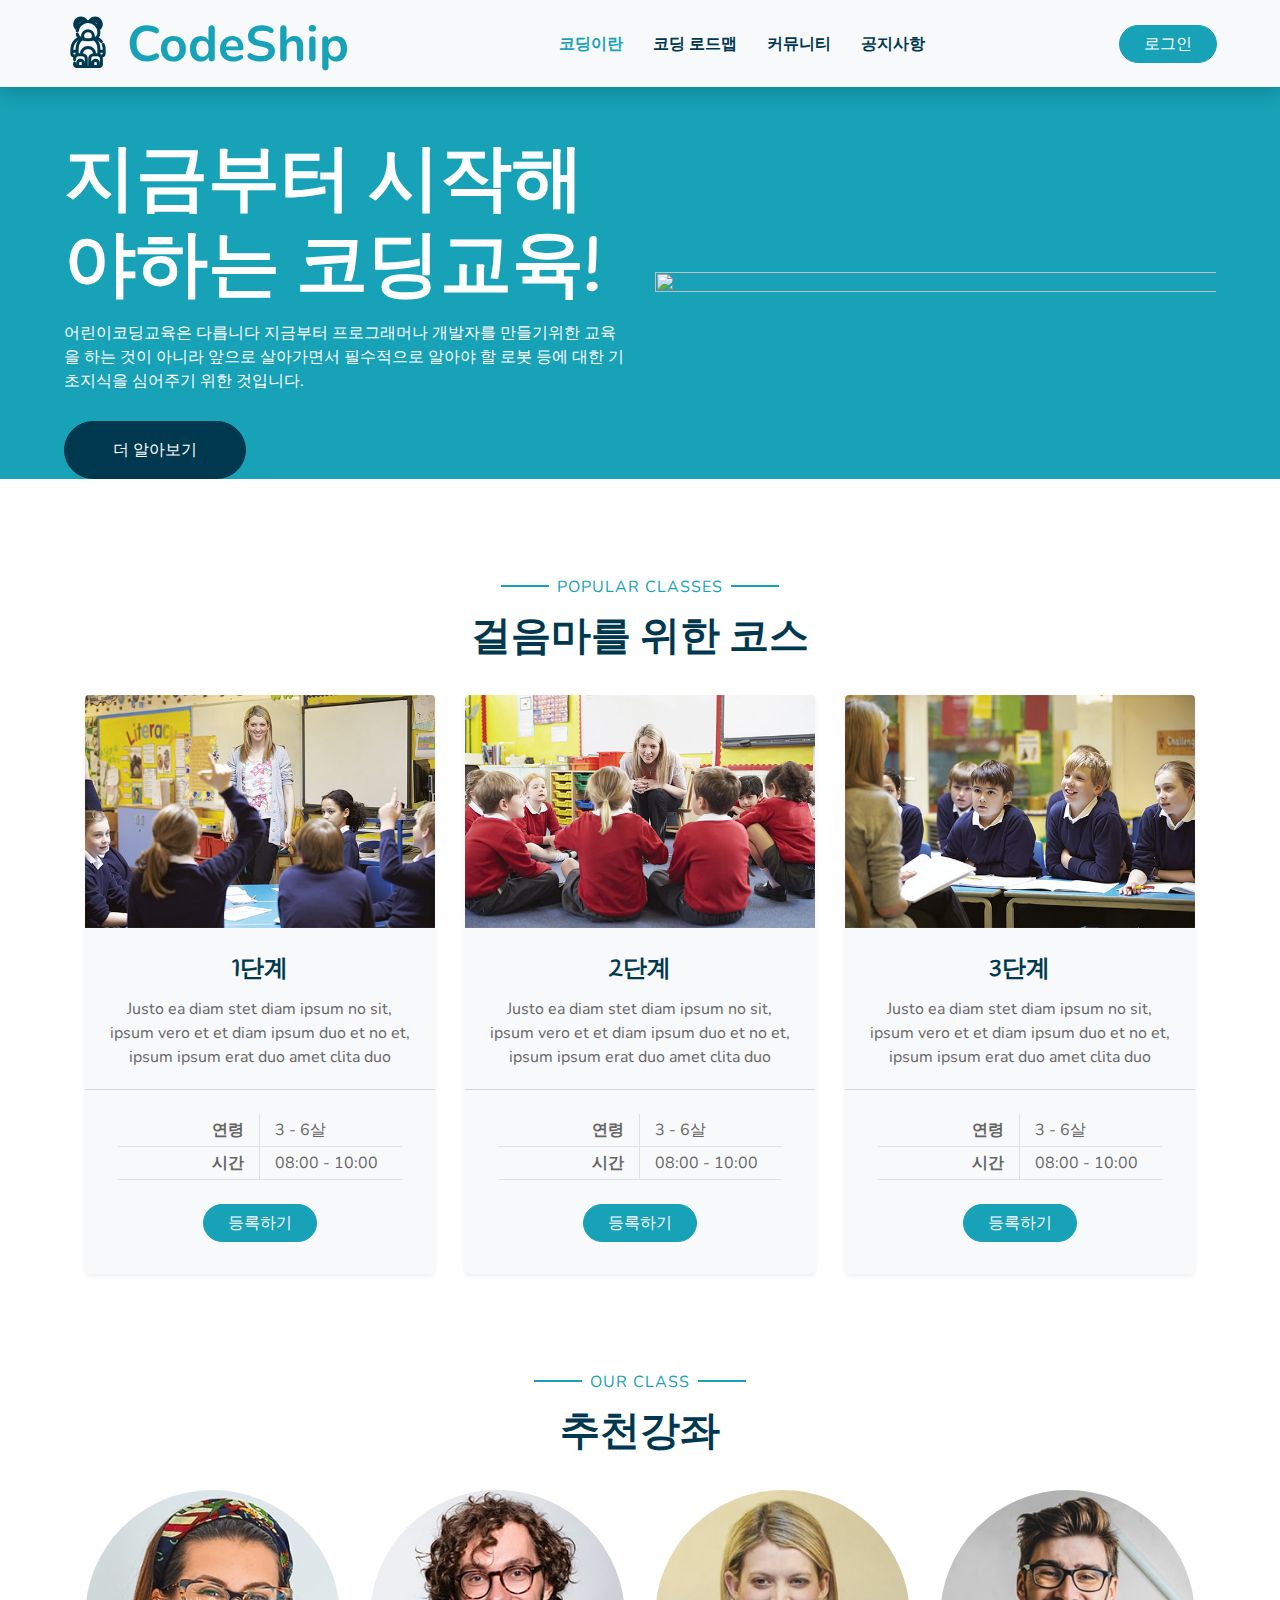
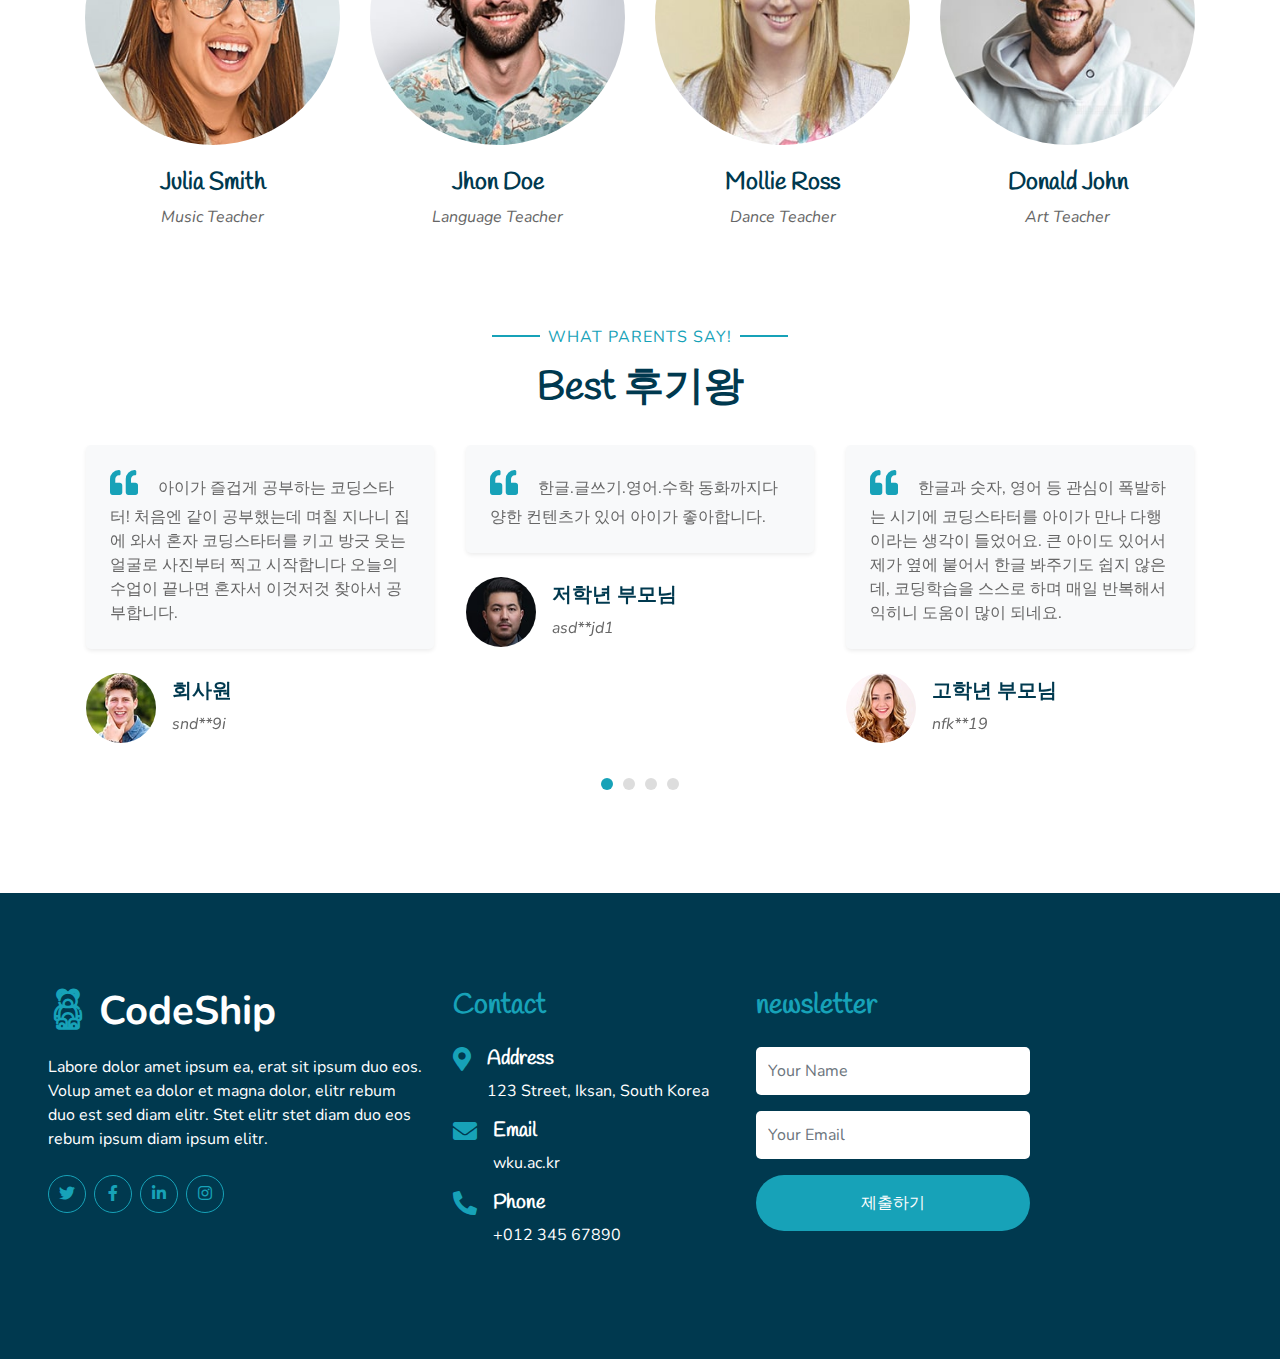
==== index.html @ affefaf7 "first commit" ====
<!DOCTYPE html>
<html lang="en">
  <head>
    <meta charset="utf-8" />
    <title>CodeShip</title>
    <meta content="width=device-width, initial-scale=1.0" name="viewport" />
    

    <!-- Favicon -->
    <link href="img/favicon.ico" rel="icon" />

    <!-- Google Web Fonts -->
    <link rel="preconnect" href="https://fonts.gstatic.com" />
    <link
      href="https://fonts.googleapis.com/css2?family=Handlee&family=Nunito&display=swap"
      rel="stylesheet"
    />

    <!-- Font Awesome -->
    <link
      href="https://cdnjs.cloudflare.com/ajax/libs/font-awesome/5.10.0/css/all.min.css"
      rel="stylesheet"
    />

    <!-- Flaticon Font -->
    <link href="lib/flaticon/font/flaticon.css" rel="stylesheet" />

    <!-- Libraries Stylesheet -->
    <link href="lib/owlcarousel/assets/owl.carousel.min.css" rel="stylesheet" />
    <link href="lib/lightbox/css/lightbox.min.css" rel="stylesheet" />

    <!-- Customized Bootstrap Stylesheet -->
    <link href="css/style.css" rel="stylesheet" />
  </head>

  <body>
    <!-- Navbar Start -->
    <div class="container-fluid bg-light position-relative shadow">
      <nav
        class="navbar navbar-expand-lg bg-light navbar-light py-3 py-lg-0 px-0 px-lg-5"
      >
        <a
          href=""
          class="navbar-brand font-weight-bold text-secondary"
          style="font-size: 50px"
        >
          <i class="flaticon-043-teddy-bear"></i>
          <span class="text-primary">CodeShip</span>
        </a>
        <button
          type="button"
          class="navbar-toggler"
          data-toggle="collapse"
          data-target="#navbarCollapse"
        >
          <span class="navbar-toggler-icon"></span>
        </button>
        <div
          class="collapse navbar-collapse justify-content-between"
          id="navbarCollapse"
        >
          <div class="navbar-nav font-weight-bold mx-auto py-0">
            <a href="about.html" class="nav-item nav-link active">코딩이란</a>
            <a href="roadmap.html" class="nav-item nav-link">코딩 로드맵</a>
            <a href="gallery.html" class="nav-item nav-link">커뮤니티</a>
            <a href="notice.html" class="nav-item nav-link">공지사항</a>
            <div class="nav-item dropdown">
            </div>
          </div>
      <a href="#" class="btn btn-primary px-4">로그인</a>
        </div>
      </nav>
    </div>
    <!-- Navbar End -->

    <!-- Header Start -->
    <div class="container-fluid bg-primary px-0 px-md-5 mb-5">
      <div class="row align-items-center px-3">
        <div class="col-lg-6 text-center text-lg-left">
          <h4 class="text-white mb-4 mt-5 mt-lg-0"><i class="fa-regular fa-bell"></i></i></h4>
          <h1 class="display-3 font-weight-bold text-white">
            지금부터 시작해야하는 코딩교육!
          </h1>
          <p class="text-white mb-4">
            어린이코딩교육은 다릅니다
            지금부터 프로그래머나 개발자를 만들기위한 교육을 하는 것이 아니라
            앞으로 살아가면서 필수적으로 알아야 할 로봇 등에 대한 기초지식을 심어주기 위한 것입니다.
          </p>
          <a href="" class="btn btn-secondary mt-1 py-3 px-5">더 알아보기</a>
        </div>
        <div class="col-lg-6 text-center text-lg-right">
          <img class="img-fluid mt-5" src="https://thumbs.dreamstime.com/z/child-playing-colorful-toy-blocks-kids-play-little-boy-building-tower-block-toys-sitting-dark-floor-sunny-white-138458076.jpg" width="800px" height="100px"/>
        </div>
        </div>
      </div>
    
    </div>
    <!-- Header End -->

    <!-- Facilities Start -->

    <!-- About Start -->
  
    <!-- About End -->

    <!-- Class Start -->
    <div class="container-fluid pt-5">
      <div class="container">
        <div class="text-center pb-2">
          <p class="section-title px-5">
            <span class="px-2">Popular Classes</span>
          </p>
          <h1 class="mb-4">걸음마를 위한 코스</h1>
        </div>
        <div class="row">
          <div class="col-lg-4 mb-5">
            
            <div class="card border-0 bg-light shadow-sm pb-2">
              <img class="card-img-top mb-2" src="img/class-1.jpg" alt="" />
              <div class="card-body text-center">
                <h4 class="card-title">1단계</h4>
                <p class="card-text">
                  Justo ea diam stet diam ipsum no sit, ipsum vero et et diam
                  ipsum duo et no et, ipsum ipsum erat duo amet clita duo
                </p>
              </div>
              <div class="card-footer bg-transparent py-4 px-5">
                <div class="row border-bottom">
                  <div class="col-6 py-1 text-right border-right">
                    <strong>연령</strong>
                  </div>
                  <div class="col-6 py-1">3 - 6살</div>
                </div>
                
                <div class="row border-bottom">
                  <div class="col-6 py-1 text-right border-right">
                    <strong>시간</strong>
                  </div>
                  <div class="col-6 py-1">08:00 - 10:00</div>
                </div>
              </div>
              <a href="" class="btn btn-primary px-4 mx-auto mb-4">등록하기</a>
            </div>
          </div>
          <div class="col-lg-4 mb-5">
            <div class="card border-0 bg-light shadow-sm pb-2">
              <img class="card-img-top mb-2" src="img/class-2.jpg" alt="" />
              <div class="card-body text-center">
                <h4 class="card-title">2단계</h4>
                <p class="card-text">
                  Justo ea diam stet diam ipsum no sit, ipsum vero et et diam
                  ipsum duo et no et, ipsum ipsum erat duo amet clita duo
                </p>
              </div>
              <div class="card-footer bg-transparent py-4 px-5">
                <div class="row border-bottom">
                  <div class="col-6 py-1 text-right border-right">
                    <strong>연령</strong>
                  </div>
                  <div class="col-6 py-1">3 - 6살</div>
                </div>
                <div class="row border-bottom">
                  <div class="col-6 py-1 text-right border-right">
                    <strong>시간</strong>
                  </div>
                  <div class="col-6 py-1">08:00 - 10:00</div>
                </div>
                
              </div>
              <a href="" class="btn btn-primary px-4 mx-auto mb-4">등록하기</a>
            </div>
          </div>
          <div class="col-lg-4 mb-5">
            <div class="card border-0 bg-light shadow-sm pb-2">
              <img class="card-img-top mb-2" src="img/class-3.jpg" alt="" />
              <div class="card-body text-center">
                <h4 class="card-title">3단계</h4>
                <p class="card-text">
                  Justo ea diam stet diam ipsum no sit, ipsum vero et et diam
                  ipsum duo et no et, ipsum ipsum erat duo amet clita duo
                </p>
              </div>
              <div class="card-footer bg-transparent py-4 px-5">
                <div class="row border-bottom">
                  <div class="col-6 py-1 text-right border-right">
                    <strong>연령</strong>
                  </div>
                  <div class="col-6 py-1">3 - 6살</div>
                </div>
                <div class="row border-bottom">
                  <div class="col-6 py-1 text-right border-right">
                    <strong>시간</strong>
                  </div>
                  <div class="col-6 py-1">08:00 - 10:00</div>
                </div>
              </div>
              <a href="" class="btn btn-primary px-4 mx-auto mb-4">등록하기</a>
            </div>
          </div>
        </div>
      </div>
    </div>
    <!-- Class End -->

    <!-- Registration Start -->
    
    <!-- Registration End -->

    <!-- Team Start -->
    <div class="container-fluid pt-5">
      <div class="container">
        <div class="text-center pb-2">
          <p class="section-title px-5">
            <span class="px-2">Our Class</span>
          </p>
          <h1 class="mb-4">추천강좌</h1>
        </div>
        <div class="row">
          <div class="col-md-6 col-lg-3 text-center team mb-5">
            <div
              class="position-relative overflow-hidden mb-4"
              style="border-radius: 100%"
            >
              <img class="img-fluid w-100" src="img/team-1.jpg" alt="" />
              <div
                class="team-social d-flex align-items-center justify-content-center w-100 h-100 position-absolute"
              >
                <a
                  class="btn btn-outline-light text-center mr-2 px-0"
                  style="width: 38px; height: 38px"
                  href="#"
                  ><i class="fab fa-twitter"></i
                ></a>
                <a
                  class="btn btn-outline-light text-center mr-2 px-0"
                  style="width: 38px; height: 38px"
                  href="#"
                  ><i class="fab fa-facebook-f"></i
                ></a>
                <a
                  class="btn btn-outline-light text-center px-0"
                  style="width: 38px; height: 38px"
                  href="#"
                  ><i class="fab fa-linkedin-in"></i
                ></a>
              </div>
            </div>
            <h4>Julia Smith</h4>
            <i>Music Teacher</i>
          </div>
          <div class="col-md-6 col-lg-3 text-center team mb-5">
            <div
              class="position-relative overflow-hidden mb-4"
              style="border-radius: 100%"
            >
              <img class="img-fluid w-100" src="img/team-2.jpg" alt="" />
              <div
                class="team-social d-flex align-items-center justify-content-center w-100 h-100 position-absolute"
              >
                <a
                  class="btn btn-outline-light text-center mr-2 px-0"
                  style="width: 38px; height: 38px"
                  href="#"
                  ><i class="fab fa-twitter"></i
                ></a>
                <a
                  class="btn btn-outline-light text-center mr-2 px-0"
                  style="width: 38px; height: 38px"
                  href="#"
                  ><i class="fab fa-facebook-f"></i
                ></a>
                <a
                  class="btn btn-outline-light text-center px-0"
                  style="width: 38px; height: 38px"
                  href="#"
                  ><i class="fab fa-linkedin-in"></i
                ></a>
              </div>
            </div>
            <h4>Jhon Doe</h4>
            <i>Language Teacher</i>
          </div>
          <div class="col-md-6 col-lg-3 text-center team mb-5">
            <div
              class="position-relative overflow-hidden mb-4"
              style="border-radius: 100%"
            >
              <img class="img-fluid w-100" src="img/team-3.jpg" alt="" />
              <div
                class="team-social d-flex align-items-center justify-content-center w-100 h-100 position-absolute"
              >
                <a
                  class="btn btn-outline-light text-center mr-2 px-0"
                  style="width: 38px; height: 38px"
                  href="#"
                  ><i class="fab fa-twitter"></i
                ></a>
                <a
                  class="btn btn-outline-light text-center mr-2 px-0"
                  style="width: 38px; height: 38px"
                  href="#"
                  ><i class="fab fa-facebook-f"></i
                ></a>
                <a
                  class="btn btn-outline-light text-center px-0"
                  style="width: 38px; height: 38px"
                  href="#"
                  ><i class="fab fa-linkedin-in"></i
                ></a>
              </div>
            </div>
            <h4>Mollie Ross</h4>
            <i>Dance Teacher</i>
          </div>
          <div class="col-md-6 col-lg-3 text-center team mb-5">
            <div
              class="position-relative overflow-hidden mb-4"
              style="border-radius: 100%"
            >
              <img class="img-fluid w-100" src="img/team-4.jpg" alt="" />
              <div
                class="team-social d-flex align-items-center justify-content-center w-100 h-100 position-absolute"
              >
                <a
                  class="btn btn-outline-light text-center mr-2 px-0"
                  style="width: 38px; height: 38px"
                  href="#"
                  ><i class="fab fa-twitter"></i
                ></a>
                <a
                  class="btn btn-outline-light text-center mr-2 px-0"
                  style="width: 38px; height: 38px"
                  href="#"
                  ><i class="fab fa-facebook-f"></i
                ></a>
                <a
                  class="btn btn-outline-light text-center px-0"
                  style="width: 38px; height: 38px"
                  href="#"
                  ><i class="fab fa-linkedin-in"></i
                ></a>
              </div>
            </div>
            <h4>Donald John</h4>
            <i>Art Teacher</i>
          </div>
        </div>
      </div>
    </div>
    <!-- Team End -->

    <!-- Testimonial Start -->
    <div class="container-fluid py-5">
      <div class="container p-0">
        <div class="text-center pb-2">
          <p class="section-title px-5">
            <span class="px-2">What Parents Say!</span>
          </p>
          <h1 class="mb-4">Best 후기왕</h1>
        </div>
        <div class="owl-carousel testimonial-carousel">
          <div class="testimonial-item px-3">
            <div class="bg-light shadow-sm rounded mb-4 p-4">
              <h3 class="fas fa-quote-left text-primary mr-3"></h3>
              한글.글쓰기.영어.수학 동화까지다양한 컨텐츠가 있어 아이가 좋아합니다.
            </div>
            <div class="d-flex align-items-center">
              <img
                class="rounded-circle"
                src="img/testimonial-1.jpg"
                style="width: 70px; height: 70px"
                alt="Image"
              />
              <div class="pl-3">
                <h5>저학년 부모님</h5>
                <i>asd**jd1</i>
              </div>
            </div>
          </div>
          <div class="testimonial-item px-3">
            <div class="bg-light shadow-sm rounded mb-4 p-4">
              <h3 class="fas fa-quote-left text-primary mr-3"></h3>
              한글과 숫자, 영어 등 관심이 폭발하는 시기에 코딩스타터를 아이가 만나 다행이라는 생각이 들었어요.
            큰 아이도 있어서 제가 옆에 붙어서 한글 봐주기도 쉽지 않은데,
            코딩학습을 스스로 하며 매일 반복해서 익히니 도움이 많이 되네요.

            </div>
            <div class="d-flex align-items-center">
              <img
                class="rounded-circle"
                src="img/testimonial-2.jpg"
                style="width: 70px; height: 70px"
                alt="Image"
              />
              <div class="pl-3">
                <h5>고학년 부모님</h5>
                <i>nfk**19</i>
              </div>
            </div>
          </div>
          <div class="testimonial-item px-3">
            <div class="bg-light shadow-sm rounded mb-4 p-4">
              <h3 class="fas fa-quote-left text-primary mr-3"></h3>
              매일 아침 눈뜨자마자 회사 가기전에 스스로 책상 앞에
              앉아서 그 날 학습 다 해놓고 갑니다.  
            </div>
            <div class="d-flex align-items-center">
              <img
                class="rounded-circle"
                src="img/testimonial-3.jpg"
                style="width: 70px; height: 70px"
                alt="Image"
              />
              <div class="pl-3">
                <h5>유아 부모님</h5>
                <i>qwe**11</i>
              </div>
            </div>
          </div>
          <div class="testimonial-item px-3">
            <div class="bg-light shadow-sm rounded mb-4 p-4">
              <h3 class="fas fa-quote-left text-primary mr-3"></h3>
              아이가 즐겁게 공부하는 코딩스타터! 처음엔 같이
            공부했는데 며칠 지나니 집에 와서 혼자 코딩스타터를
            키고 방긋 웃는 얼굴로 사진부터 찍고 시작합니다
            오늘의 수업이 끝나면 혼자서 이것저것 찾아서 공부합니다.

            </div>
            <div class="d-flex align-items-center">
              <img
                class="rounded-circle"
                src="img/testimonial-4.jpg"
                style="width: 70px; height: 70px"
                alt="Image"
              />
              <div class="pl-3">
                <h5>회사원</h5>
                <i>snd**9i</i>
              </div>
            </div>
          </div>
        </div>
      </div>
    </div>
    <!-- Testimonial End -->

    <!-- Blog Start -->
    
    <!-- Blog End -->

    <!-- Footer Start -->
    <div
      class="container-fluid bg-secondary text-white mt-5 py-5 px-sm-3 px-md-5"
    >
      <div class="row pt-5">
        <div class="col-lg-4 col-md-6 mb-5">
          <a
            href=""
            class="navbar-brand font-weight-bold text-primary m-0 mb-4 p-0"
            style="font-size: 40px; line-height: 40px"
          >
            <i class="flaticon-043-teddy-bear"></i>
            <span class="text-white">CodeShip</span>
          </a>
          <p>
            Labore dolor amet ipsum ea, erat sit ipsum duo eos. Volup amet ea
            dolor et magna dolor, elitr rebum duo est sed diam elitr. Stet elitr
            stet diam duo eos rebum ipsum diam ipsum elitr.
          </p>
          <div class="d-flex justify-content-start mt-4">
            <a
              class="btn btn-outline-primary rounded-circle text-center mr-2 px-0"
              style="width: 38px; height: 38px"
              href="#"
              ><i class="fab fa-twitter"></i
            ></a>
            <a
              class="btn btn-outline-primary rounded-circle text-center mr-2 px-0"
              style="width: 38px; height: 38px"
              href="#"
              ><i class="fab fa-facebook-f"></i
            ></a>
            <a
              class="btn btn-outline-primary rounded-circle text-center mr-2 px-0"
              style="width: 38px; height: 38px"
              href="#"
              ><i class="fab fa-linkedin-in"></i
            ></a>
            <a
              class="btn btn-outline-primary rounded-circle text-center mr-2 px-0"
              style="width: 38px; height: 38px"
              href="#"
              ><i class="fab fa-instagram"></i
            ></a>
          </div>
        </div>
        <div class="col-lg-3 col-md-6 mb-5">
          <h3 class="text-primary mb-4">Contact</h3>
          <div class="d-flex">
            <h4 class="fa fa-map-marker-alt text-primary"></h4>
            <div class="pl-3">
              <h5 class="text-white">Address</h5>
              <p>123 Street, Iksan, South Korea</p>
            </div>
          </div>
          <div class="d-flex">
            <h4 class="fa fa-envelope text-primary"></h4>
            <div class="pl-3">
              <h5 class="text-white">Email</h5>
              <p>wku.ac.kr</p>
            </div>
          </div>
          <div class="d-flex">
            <h4 class="fa fa-phone-alt text-primary"></h4>
            <div class="pl-3">
              <h5 class="text-white">Phone</h5>
              <p>+012 345 67890</p>
            </div>
          </div>
        </div>
        <div class="col-lg-3 col-md-6 mb-5">
          <h3 class="text-primary mb-4">newsletter</h3>
          <form action="">
            <div class="form-group">
              <input
                type="text"
                class="form-control border-0 py-4"
                placeholder="Your Name"
                required="required"
              />
            </div>
            <div class="form-group">
              <input
                type="email"
                class="form-control border-0 py-4"
                placeholder="Your Email"
                required="required"
              />
            </div>
            <div>
              <button
                class="btn btn-primary btn-block border-0 py-3"
                type="submit"
              >
                제출하기
              </button>
            </div>
          </form>
        </div>
      </div>
      
    </div>
    <!-- Footer End -->

    <!-- Back to Top -->
    <a href="#" class="btn btn-primary p-3 back-to-top"
      ><i class="fa fa-angle-double-up"></i
    ></a>

    <!-- JavaScript Libraries -->
    <script src="https://code.jquery.com/jquery-3.4.1.min.js"></script>
    <script src="https://stackpath.bootstrapcdn.com/bootstrap/4.4.1/js/bootstrap.bundle.min.js"></script>
    <script src="lib/easing/easing.min.js"></script>
    <script src="lib/owlcarousel/owl.carousel.min.js"></script>
    <script src="lib/isotope/isotope.pkgd.min.js"></script>
    <script src="lib/lightbox/js/lightbox.min.js"></script>

    <!-- Contact Javascript File -->
    <script src="mail/jqBootstrapValidation.min.js"></script>
    <script src="mail/contact.js"></script>

    <!-- Template Javascript -->
    <script src="https://kit.fontawesome.com/c33ab0571e.js" crossorigin="anonymous"></script>
    <script src="js/main.js"></script>
  </body>
</html>
---- lib/flaticon/font/flaticon.css ----
@font-face {
  font-family: "Flaticon";
  src: url("./Flaticon.eot");
  src: url("./Flaticon.eot?#iefix") format("embedded-opentype"),
       url("./Flaticon.woff2") format("woff2"),
       url("./Flaticon.woff") format("woff"),
       url("./Flaticon.ttf") format("truetype"),
       url("./Flaticon.svg#Flaticon") format("svg");
  font-weight: normal;
  font-style: normal;
}

@media screen and (-webkit-min-device-pixel-ratio:0) {
  @font-face {
    font-family: "Flaticon";
    src: url("./Flaticon.svg#Flaticon") format("svg");
  }
}

[class^="flaticon-"]:before, [class*=" flaticon-"]:before,
[class^="flaticon-"]:after, [class*=" flaticon-"]:after {   
  font-family: Flaticon;
        font-size: 20px;
font-style: normal;
margin-left: 20px;
}

.flaticon-001-swing:before { content: "\f100"; }
.flaticon-002-bricks:before { content: "\f101"; }
.flaticon-003-feeding-bottle:before { content: "\f102"; }
.flaticon-004-balloons:before { content: "\f103"; }
.flaticon-005-marker:before { content: "\f104"; }
.flaticon-006-spinning-top:before { content: "\f105"; }
.flaticon-007-sandbox:before { content: "\f106"; }
.flaticon-008-tambourine:before { content: "\f107"; }
.flaticon-009-bib:before { content: "\f108"; }
.flaticon-010-slide:before { content: "\f109"; }
.flaticon-011-mat:before { content: "\f10a"; }
.flaticon-012-kite:before { content: "\f10b"; }
.flaticon-013-brush:before { content: "\f10c"; }
.flaticon-014-blackboard:before { content: "\f10d"; }
.flaticon-015-potty:before { content: "\f10e"; }
.flaticon-016-apple:before { content: "\f10f"; }
.flaticon-017-toy-car:before { content: "\f110"; }
.flaticon-018-ball:before { content: "\f111"; }
.flaticon-019-pencil:before { content: "\f112"; }
.flaticon-020-rattle:before { content: "\f113"; }
.flaticon-021-juice-box:before { content: "\f114"; }
.flaticon-022-drum:before { content: "\f115"; }
.flaticon-023-girl:before { content: "\f116"; }
.flaticon-024-shape-toy:before { content: "\f117"; }
.flaticon-025-sandwich:before { content: "\f118"; }
.flaticon-026-paper-boat:before { content: "\f119"; }
.flaticon-027-xylophone:before { content: "\f11a"; }
.flaticon-028-kindergarten:before { content: "\f11b"; }
.flaticon-029-clock:before { content: "\f11c"; }
.flaticon-030-crayons:before { content: "\f11d"; }
.flaticon-031-bell:before { content: "\f11e"; }
.flaticon-032-book:before { content: "\f11f"; }
.flaticon-033-blocks:before { content: "\f120"; }
.flaticon-034-popsicle:before { content: "\f121"; }
.flaticon-035-table:before { content: "\f122"; }
.flaticon-036-boy:before { content: "\f123"; }
.flaticon-037-toys:before { content: "\f124"; }
.flaticon-038-locker:before { content: "\f125"; }
.flaticon-039-seesaw:before { content: "\f126"; }
.flaticon-040-puzzle:before { content: "\f127"; }
.flaticon-041-abacus:before { content: "\f128"; }
.flaticon-042-synthesizer:before { content: "\f129"; }
.flaticon-043-teddy-bear:before { content: "\f12a"; }
.flaticon-044-scissors:before { content: "\f12b"; }
.flaticon-045-cookies:before { content: "\f12c"; }
.flaticon-046-bucket:before { content: "\f12d"; }
.flaticon-047-backpack:before { content: "\f12e"; }
.flaticon-048-paper-plane:before { content: "\f12f"; }
.flaticon-049-cutlery:before { content: "\f130"; }
.flaticon-050-fence:before { content: "\f131"; }
---- css/style.css ----
/******* Bootstrap Theming ********/
/*!
 * Bootstrap v4.5.3 (https://getbootstrap.com/)
 * Copyright 2011-2020 The Bootstrap Authors
 * Copyright 2011-2020 Twitter, Inc.
 * Licensed under MIT (https://github.com/twbs/bootstrap/blob/main/LICENSE)
 */
:root {
  --blue: #007bff;
  --indigo: #6610f2;
  --purple: #6f42c1;
  --pink: #e83e8c;
  --red: #dc3545;
  --orange: #fd7e14;
  --yellow: #ffc107;
  --green: #28a745;
  --teal: #20c997;
  --cyan: #17a2b8;
  --white: #fff;
  --gray: #6c757d;
  --gray-dark: #343a40;
  --primary: #17a2b8;
  --secondary: #00394f;
  --success: #28a745;
  --info: #17a2b8;
  --warning: #ffc107;
  --danger: #dc3545;
  --light: #f8f9fa;
  --dark: #343a40;
  --breakpoint-xs: 0;
  --breakpoint-sm: 576px;
  --breakpoint-md: 768px;
  --breakpoint-lg: 992px;
  --breakpoint-xl: 1200px;
  --font-family-sans-serif: "Nunito", sans-serif;
  --font-family-monospace: SFMono-Regular, Menlo, Monaco, Consolas, "Liberation Mono", "Courier New", monospace;
}

*,
*::before,
*::after {
  box-sizing: border-box;
}

html {
  height: 100vh;
  font-family: sans-serif;
  -webkit-text-size-adjust: 100%;
  -webkit-tap-highlight-color: rgba(0, 0, 0, 0);
}

article, aside, figcaption, figure, footer, header, hgroup, main, nav, section {
  display: block;
}

body {
  margin: 0;
  font-family: "Nunito", sans-serif;
  font-size: 1rem;
  font-weight: 400;
  line-height: 1.5;
  color: #666666;
  text-align: left;
  background-color: #fff;
}

[tabindex="-1"]:focus:not(:focus-visible) {
  outline: 0 !important;
}

hr {
  box-sizing: content-box;
  height: 0;
  overflow: visible;
}

h1, h2, h3, h4, h5, h6 {
  margin-top: 0;
  margin-bottom: 0.5rem;
}

p {
  margin-top: 0;
  margin-bottom: 1rem;
}

abbr[title],
abbr[data-original-title] {
  text-decoration: underline;
  text-decoration: underline dotted;
  cursor: help;
  border-bottom: 0;
  text-decoration-skip-ink: none;
}

address {
  margin-bottom: 1rem;
  font-style: normal;
  line-height: inherit;
}

ol,
ul,
dl {
  margin-top: 0;
  margin-bottom: 1rem;
}

ol ol,
ul ul,
ol ul,
ul ol {
  margin-bottom: 0;
}

dt {
  font-weight: 700;
}

dd {
  margin-bottom: .5rem;
  margin-left: 0;
}

blockquote {
  margin: 0 0 1rem;
}

b,
strong {
  font-weight: bolder;
}

small {
  font-size: 80%;
}

sub,
sup {
  position: relative;
  font-size: 75%;
  line-height: 0;
  vertical-align: baseline;
}

sub {
  bottom: -.25em;
}

sup {
  top: -.5em;
}

a {
  color: #17a2b8;
  text-decoration: none;
  background-color: transparent;
}

a:hover {
  color: #0f6674;
  text-decoration: underline;
}

a:not([href]):not([class]) {
  color: inherit;
  text-decoration: none;
}

a:not([href]):not([class]):hover {
  color: inherit;
  text-decoration: none;
}

pre,
code,
kbd,
samp {
  font-family: SFMono-Regular, Menlo, Monaco, Consolas, "Liberation Mono", "Courier New", monospace;
  font-size: 1em;
}

pre {
  margin-top: 0;
  margin-bottom: 1rem;
  overflow: auto;
  -ms-overflow-style: scrollbar;
}

figure {
  margin: 0 0 1rem;
}

img {
  vertical-align: middle;
  border-style: none;
}

svg {
  overflow: hidden;
  vertical-align: middle;
}

table {
  border-collapse: collapse;
}

caption {
  padding-top: 0.75rem;
  padding-bottom: 0.75rem;
  color: #6c757d;
  text-align: left;
  caption-side: bottom;
}

th {
  text-align: inherit;
  text-align: -webkit-match-parent;
}

label {
  display: inline-block;
  margin-bottom: 0.5rem;
}

button {
  border-radius: 0;
}

button:focus {
  outline: 1px dotted;
  outline: 5px auto -webkit-focus-ring-color;
}

input,
button,
select,
optgroup,
textarea {
  margin: 0;
  font-family: inherit;
  font-size: inherit;
  line-height: inherit;
}

button,
input {
  overflow: visible;
}

button,
select {
  text-transform: none;
}

[role="button"] {
  cursor: pointer;
}

select {
  word-wrap: normal;
}

button,
[type="button"],
[type="reset"],
[type="submit"] {
  -webkit-appearance: button;
}

button:not(:disabled),
[type="button"]:not(:disabled),
[type="reset"]:not(:disabled),
[type="submit"]:not(:disabled) {
  cursor: pointer;
}

button::-moz-focus-inner,
[type="button"]::-moz-focus-inner,
[type="reset"]::-moz-focus-inner,
[type="submit"]::-moz-focus-inner {
  padding: 0;
  border-style: none;
}

input[type="radio"],
input[type="checkbox"] {
  box-sizing: border-box;
  padding: 0;
}

textarea {
  overflow: auto;
  resize: vertical;
}

fieldset {
  min-width: 0;
  padding: 0;
  margin: 0;
  border: 0;
}

legend {
  display: block;
  width: 100%;
  max-width: 100%;
  padding: 0;
  margin-bottom: .5rem;
  font-size: 1.5rem;
  line-height: inherit;
  color: inherit;
  white-space: normal;
}

@media (max-width: 1200px) {
  legend {
    font-size: calc(1.275rem + 0.3vw) ;
  }
}

progress {
  vertical-align: baseline;
}

[type="number"]::-webkit-inner-spin-button,
[type="number"]::-webkit-outer-spin-button {
  height: auto;
}

[type="search"] {
  outline-offset: -2px;
  -webkit-appearance: none;
}

[type="search"]::-webkit-search-decoration {
  -webkit-appearance: none;
}

::-webkit-file-upload-button {
  font: inherit;
  -webkit-appearance: button;
}

output {
  display: inline-block;
}

summary {
  display: list-item;
  cursor: pointer;
}

template {
  display: none;
}

[hidden] {
  display: none !important;
}

h1, h2, h3, h4, h5, h6,
.h1, .h2, .h3, .h4, .h5, .h6 {
  margin-bottom: 0.5rem;
  font-family: "Handlee", cursive;
  font-weight: bold;
  line-height: 1.2;
  color: #00394f;
}

h1, .h1 {
  font-size: 2.5rem;
}

@media (max-width: 1200px) {
  h1, .h1 {
    font-size: calc(1.375rem + 1.5vw) ;
  }
}

h2, .h2 {
  font-size: 2rem;
}

@media (max-width: 1200px) {
  h2, .h2 {
    font-size: calc(1.325rem + 0.9vw) ;
  }
}

h3, .h3 {
  font-size: 1.75rem;
}

@media (max-width: 1200px) {
  h3, .h3 {
    font-size: calc(1.3rem + 0.6vw) ;
  }
}

h4, .h4 {
  font-size: 1.5rem;
}

@media (max-width: 1200px) {
  h4, .h4 {
    font-size: calc(1.275rem + 0.3vw) ;
  }
}

h5, .h5 {
  font-size: 1.25rem;
}

h6, .h6 {
  font-size: 1rem;
}

.lead {
  font-size: 1.25rem;
  font-weight: 300;
}

.display-1 {
  font-size: 6rem;
  font-weight: 300;
  line-height: 1.2;
}

@media (max-width: 1200px) {
  .display-1 {
    font-size: calc(1.725rem + 5.7vw) ;
  }
}

.display-2 {
  font-size: 5.5rem;
  font-weight: 300;
  line-height: 1.2;
}

@media (max-width: 1200px) {
  .display-2 {
    font-size: calc(1.675rem + 5.1vw) ;
  }
}

.display-3 {
  font-size: 4.5rem;
  font-weight: 300;
  line-height: 1.2;
}

@media (max-width: 1200px) {
  .display-3 {
    font-size: calc(1.575rem + 3.9vw) ;
  }
}

.display-4 {
  font-size: 3.5rem;
  font-weight: 300;
  line-height: 1.2;
}

@media (max-width: 1200px) {
  .display-4 {
    font-size: calc(1.475rem + 2.7vw) ;
  }
}

hr {
  margin-top: 1rem;
  margin-bottom: 1rem;
  border: 0;
  border-top: 1px solid rgba(0, 0, 0, 0.1);
}

small,
.small {
  font-size: 80%;
  font-weight: 400;
}

mark,
.mark {
  padding: 0.2em;
  background-color: #fcf8e3;
}

.list-unstyled {
  padding-left: 0;
  list-style: none;
}

.list-inline {
  padding-left: 0;
  list-style: none;
}

.list-inline-item {
  display: inline-block;
}

.list-inline-item:not(:last-child) {
  margin-right: 0.5rem;
}

.initialism {
  font-size: 90%;
  text-transform: uppercase;
}

.blockquote {
  margin-bottom: 1rem;
  font-size: 1.25rem;
}

.blockquote-footer {
  display: block;
  font-size: 80%;
  color: #6c757d;
}

.blockquote-footer::before {
  content: "\2014\00A0";
}

.img-fluid {
  max-width: 100%;
  height: auto;
}

.img-thumbnail {
  padding: 0.25rem;
  background-color: #fff;
  border: 1px solid #dee2e6;
  border-radius: 5px;
  max-width: 100%;
  height: auto;
}

.figure {
  display: inline-block;
}

.figure-img {
  margin-bottom: 0.5rem;
  line-height: 1;
}

.figure-caption {
  font-size: 90%;
  color: #6c757d;
}

code {
  font-size: 87.5%;
  color: #e83e8c;
  word-wrap: break-word;
}

a > code {
  color: inherit;
}

kbd {
  padding: 0.2rem 0.4rem;
  font-size: 87.5%;
  color: #fff;
  background-color: #212529;
  border-radius: 0.2rem;
}

kbd kbd {
  padding: 0;
  font-size: 100%;
  font-weight: 700;
}

pre {
  display: block;
  font-size: 87.5%;
  color: #212529;
}

pre code {
  font-size: inherit;
  color: inherit;
  word-break: normal;
}

.pre-scrollable {
  max-height: 340px;
  overflow-y: scroll;
}

.container,
.container-fluid,
.container-sm,
.container-md,
.container-lg,
.container-xl {
  width: 100%;
  padding-right: 15px;
  padding-left: 15px;
  margin-right: auto;
  margin-left: auto;
}

@media (min-width: 576px) {
  .container, .container-sm {
    max-width: 540px;
  }
}

@media (min-width: 768px) {
  .container, .container-sm, .container-md {
    max-width: 720px;
  }
}

@media (min-width: 992px) {
  .container, .container-sm, .container-md, .container-lg {
    max-width: 960px;
  }
}

@media (min-width: 1200px) {
  .container, .container-sm, .container-md, .container-lg, .container-xl {
    max-width: 1140px;
  }
}

.row {
  display: flex;
  flex-wrap: wrap;
  margin-right: -15px;
  margin-left: -15px;
}

.no-gutters {
  margin-right: 0;
  margin-left: 0;
}

.no-gutters > .col,
.no-gutters > [class*="col-"] {
  padding-right: 0;
  padding-left: 0;
}

.col-1, .col-2, .col-3, .col-4, .col-5, .col-6, .col-7, .col-8, .col-9, .col-10, .col-11, .col-12, .col,
.col-auto, .col-sm-1, .col-sm-2, .col-sm-3, .col-sm-4, .col-sm-5, .col-sm-6, .col-sm-7, .col-sm-8, .col-sm-9, .col-sm-10, .col-sm-11, .col-sm-12, .col-sm,
.col-sm-auto, .col-md-1, .col-md-2, .col-md-3, .col-md-4, .col-md-5, .col-md-6, .col-md-7, .col-md-8, .col-md-9, .col-md-10, .col-md-11, .col-md-12, .col-md,
.col-md-auto, .col-lg-1, .col-lg-2, .col-lg-3, .col-lg-4, .col-lg-5, .col-lg-6, .col-lg-7, .col-lg-8, .col-lg-9, .col-lg-10, .col-lg-11, .col-lg-12, .col-lg,
.col-lg-auto, .col-xl-1, .col-xl-2, .col-xl-3, .col-xl-4, .col-xl-5, .col-xl-6, .col-xl-7, .col-xl-8, .col-xl-9, .col-xl-10, .col-xl-11, .col-xl-12, .col-xl,
.col-xl-auto {
  position: relative;
  width: 100%;
  padding-right: 15px;
  padding-left: 15px;
}

.col {
  flex-basis: 0;
  flex-grow: 1;
  max-width: 100%;
}

.row-cols-1 > * {
  flex: 0 0 100%;
  max-width: 100%;
}

.row-cols-2 > * {
  flex: 0 0 50%;
  max-width: 50%;
}

.row-cols-3 > * {
  flex: 0 0 33.33333%;
  max-width: 33.33333%;
}

.row-cols-4 > * {
  flex: 0 0 25%;
  max-width: 25%;
}

.row-cols-5 > * {
  flex: 0 0 20%;
  max-width: 20%;
}

.row-cols-6 > * {
  flex: 0 0 16.66667%;
  max-width: 16.66667%;
}

.col-auto {
  flex: 0 0 auto;
  width: auto;
  max-width: 100%;
}

.col-1 {
  flex: 0 0 8.33333%;
  max-width: 8.33333%;
}

.col-2 {
  flex: 0 0 16.66667%;
  max-width: 16.66667%;
}

.col-3 {
  flex: 0 0 25%;
  max-width: 25%;
}

.col-4 {
  flex: 0 0 33.33333%;
  max-width: 33.33333%;
}

.col-5 {
  flex: 0 0 41.66667%;
  max-width: 41.66667%;
}

.col-6 {
  flex: 0 0 50%;
  max-width: 50%;
}

.col-7 {
  flex: 0 0 58.33333%;
  max-width: 58.33333%;
}

.col-8 {
  flex: 0 0 66.66667%;
  max-width: 66.66667%;
}

.col-9 {
  flex: 0 0 75%;
  max-width: 75%;
}

.col-10 {
  flex: 0 0 83.33333%;
  max-width: 83.33333%;
}

.col-11 {
  flex: 0 0 91.66667%;
  max-width: 91.66667%;
}

.col-12 {
  flex: 0 0 100%;
  max-width: 100%;
}

.order-first {
  order: -1;
}

.order-last {
  order: 13;
}

.order-0 {
  order: 0;
}

.order-1 {
  order: 1;
}

.order-2 {
  order: 2;
}

.order-3 {
  order: 3;
}

.order-4 {
  order: 4;
}

.order-5 {
  order: 5;
}

.order-6 {
  order: 6;
}

.order-7 {
  order: 7;
}

.order-8 {
  order: 8;
}

.order-9 {
  order: 9;
}

.order-10 {
  order: 10;
}

.order-11 {
  order: 11;
}

.order-12 {
  order: 12;
}

.offset-1 {
  margin-left: 8.33333%;
}

.offset-2 {
  margin-left: 16.66667%;
}

.offset-3 {
  margin-left: 25%;
}

.offset-4 {
  margin-left: 33.33333%;
}

.offset-5 {
  margin-left: 41.66667%;
}

.offset-6 {
  margin-left: 50%;
}

.offset-7 {
  margin-left: 58.33333%;
}

.offset-8 {
  margin-left: 66.66667%;
}

.offset-9 {
  margin-left: 75%;
}

.offset-10 {
  margin-left: 83.33333%;
}

.offset-11 {
  margin-left: 91.66667%;
}

@media (min-width: 576px) {
  .col-sm {
    flex-basis: 0;
    flex-grow: 1;
    max-width: 100%;
  }
  .row-cols-sm-1 > * {
    flex: 0 0 100%;
    max-width: 100%;
  }
  .row-cols-sm-2 > * {
    flex: 0 0 50%;
    max-width: 50%;
  }
  .row-cols-sm-3 > * {
    flex: 0 0 33.33333%;
    max-width: 33.33333%;
  }
  .row-cols-sm-4 > * {
    flex: 0 0 25%;
    max-width: 25%;
  }
  .row-cols-sm-5 > * {
    flex: 0 0 20%;
    max-width: 20%;
  }
  .row-cols-sm-6 > * {
    flex: 0 0 16.66667%;
    max-width: 16.66667%;
  }
  .col-sm-auto {
    flex: 0 0 auto;
    width: auto;
    max-width: 100%;
  }
  .col-sm-1 {
    flex: 0 0 8.33333%;
    max-width: 8.33333%;
  }
  .col-sm-2 {
    flex: 0 0 16.66667%;
    max-width: 16.66667%;
  }
  .col-sm-3 {
    flex: 0 0 25%;
    max-width: 25%;
  }
  .col-sm-4 {
    flex: 0 0 33.33333%;
    max-width: 33.33333%;
  }
  .col-sm-5 {
    flex: 0 0 41.66667%;
    max-width: 41.66667%;
  }
  .col-sm-6 {
    flex: 0 0 50%;
    max-width: 50%;
  }
  .col-sm-7 {
    flex: 0 0 58.33333%;
    max-width: 58.33333%;
  }
  .col-sm-8 {
    flex: 0 0 66.66667%;
    max-width: 66.66667%;
  }
  .col-sm-9 {
    flex: 0 0 75%;
    max-width: 75%;
  }
  .col-sm-10 {
    flex: 0 0 83.33333%;
    max-width: 83.33333%;
  }
  .col-sm-11 {
    flex: 0 0 91.66667%;
    max-width: 91.66667%;
  }
  .col-sm-12 {
    flex: 0 0 100%;
    max-width: 100%;
  }
  .order-sm-first {
    order: -1;
  }
  .order-sm-last {
    order: 13;
  }
  .order-sm-0 {
    order: 0;
  }
  .order-sm-1 {
    order: 1;
  }
  .order-sm-2 {
    order: 2;
  }
  .order-sm-3 {
    order: 3;
  }
  .order-sm-4 {
    order: 4;
  }
  .order-sm-5 {
    order: 5;
  }
  .order-sm-6 {
    order: 6;
  }
  .order-sm-7 {
    order: 7;
  }
  .order-sm-8 {
    order: 8;
  }
  .order-sm-9 {
    order: 9;
  }
  .order-sm-10 {
    order: 10;
  }
  .order-sm-11 {
    order: 11;
  }
  .order-sm-12 {
    order: 12;
  }
  .offset-sm-0 {
    margin-left: 0;
  }
  .offset-sm-1 {
    margin-left: 8.33333%;
  }
  .offset-sm-2 {
    margin-left: 16.66667%;
  }
  .offset-sm-3 {
    margin-left: 25%;
  }
  .offset-sm-4 {
    margin-left: 33.33333%;
  }
  .offset-sm-5 {
    margin-left: 41.66667%;
  }
  .offset-sm-6 {
    margin-left: 50%;
  }
  .offset-sm-7 {
    margin-left: 58.33333%;
  }
  .offset-sm-8 {
    margin-left: 66.66667%;
  }
  .offset-sm-9 {
    margin-left: 75%;
  }
  .offset-sm-10 {
    margin-left: 83.33333%;
  }
  .offset-sm-11 {
    margin-left: 91.66667%;
  }
}

@media (min-width: 768px) {
  .col-md {
    flex-basis: 0;
    flex-grow: 1;
    max-width: 100%;
  }
  .row-cols-md-1 > * {
    flex: 0 0 100%;
    max-width: 100%;
  }
  .row-cols-md-2 > * {
    flex: 0 0 50%;
    max-width: 50%;
  }
  .row-cols-md-3 > * {
    flex: 0 0 33.33333%;
    max-width: 33.33333%;
  }
  .row-cols-md-4 > * {
    flex: 0 0 25%;
    max-width: 25%;
  }
  .row-cols-md-5 > * {
    flex: 0 0 20%;
    max-width: 20%;
  }
  .row-cols-md-6 > * {
    flex: 0 0 16.66667%;
    max-width: 16.66667%;
  }
  .col-md-auto {
    flex: 0 0 auto;
    width: auto;
    max-width: 100%;
  }
  .col-md-1 {
    flex: 0 0 8.33333%;
    max-width: 8.33333%;
  }
  .col-md-2 {
    flex: 0 0 16.66667%;
    max-width: 16.66667%;
  }
  .col-md-3 {
    flex: 0 0 25%;
    max-width: 25%;
  }
  .col-md-4 {
    flex: 0 0 33.33333%;
    max-width: 33.33333%;
  }
  .col-md-5 {
    flex: 0 0 41.66667%;
    max-width: 41.66667%;
  }
  .col-md-6 {
    flex: 0 0 50%;
    max-width: 50%;
  }
  .col-md-7 {
    flex: 0 0 58.33333%;
    max-width: 58.33333%;
  }
  .col-md-8 {
    flex: 0 0 66.66667%;
    max-width: 66.66667%;
  }
  .col-md-9 {
    flex: 0 0 75%;
    max-width: 75%;
  }
  .col-md-10 {
    flex: 0 0 83.33333%;
    max-width: 83.33333%;
  }
  .col-md-11 {
    flex: 0 0 91.66667%;
    max-width: 91.66667%;
  }
  .col-md-12 {
    flex: 0 0 100%;
    max-width: 100%;
  }
  .order-md-first {
    order: -1;
  }
  .order-md-last {
    order: 13;
  }
  .order-md-0 {
    order: 0;
  }
  .order-md-1 {
    order: 1;
  }
  .order-md-2 {
    order: 2;
  }
  .order-md-3 {
    order: 3;
  }
  .order-md-4 {
    order: 4;
  }
  .order-md-5 {
    order: 5;
  }
  .order-md-6 {
    order: 6;
  }
  .order-md-7 {
    order: 7;
  }
  .order-md-8 {
    order: 8;
  }
  .order-md-9 {
    order: 9;
  }
  .order-md-10 {
    order: 10;
  }
  .order-md-11 {
    order: 11;
  }
  .order-md-12 {
    order: 12;
  }
  .offset-md-0 {
    margin-left: 0;
  }
  .offset-md-1 {
    margin-left: 8.33333%;
  }
  .offset-md-2 {
    margin-left: 16.66667%;
  }
  .offset-md-3 {
    margin-left: 25%;
  }
  .offset-md-4 {
    margin-left: 33.33333%;
  }
  .offset-md-5 {
    margin-left: 41.66667%;
  }
  .offset-md-6 {
    margin-left: 50%;
  }
  .offset-md-7 {
    margin-left: 58.33333%;
  }
  .offset-md-8 {
    margin-left: 66.66667%;
  }
  .offset-md-9 {
    margin-left: 75%;
  }
  .offset-md-10 {
    margin-left: 83.33333%;
  }
  .offset-md-11 {
    margin-left: 91.66667%;
  }
}

@media (min-width: 992px) {
  .col-lg {
    flex-basis: 0;
    flex-grow: 1;
    max-width: 100%;
  }
  .row-cols-lg-1 > * {
    flex: 0 0 100%;
    max-width: 100%;
  }
  .row-cols-lg-2 > * {
    flex: 0 0 50%;
    max-width: 50%;
  }
  .row-cols-lg-3 > * {
    flex: 0 0 33.33333%;
    max-width: 33.33333%;
  }
  .row-cols-lg-4 > * {
    flex: 0 0 25%;
    max-width: 25%;
  }
  .row-cols-lg-5 > * {
    flex: 0 0 20%;
    max-width: 20%;
  }
  .row-cols-lg-6 > * {
    flex: 0 0 16.66667%;
    max-width: 16.66667%;
  }
  .col-lg-auto {
    flex: 0 0 auto;
    width: auto;
    max-width: 100%;
  }
  .col-lg-1 {
    flex: 0 0 8.33333%;
    max-width: 8.33333%;
  }
  .col-lg-2 {
    flex: 0 0 16.66667%;
    max-width: 16.66667%;
  }
  .col-lg-3 {
    flex: 0 0 25%;
    max-width: 25%;
  }
  .col-lg-4 {
    flex: 0 0 33.33333%;
    max-width: 33.33333%;
  }
  .col-lg-5 {
    flex: 0 0 41.66667%;
    max-width: 41.66667%;
  }
  .col-lg-6 {
    flex: 0 0 50%;
    max-width: 50%;
  }
  .col-lg-7 {
    flex: 0 0 58.33333%;
    max-width: 58.33333%;
  }
  .col-lg-8 {
    flex: 0 0 66.66667%;
    max-width: 66.66667%;
  }
  .col-lg-9 {
    flex: 0 0 75%;
    max-width: 75%;
  }
  .col-lg-10 {
    flex: 0 0 83.33333%;
    max-width: 83.33333%;
  }
  .col-lg-11 {
    flex: 0 0 91.66667%;
    max-width: 91.66667%;
  }
  .col-lg-12 {
    flex: 0 0 100%;
    max-width: 100%;
  }
  .order-lg-first {
    order: -1;
  }
  .order-lg-last {
    order: 13;
  }
  .order-lg-0 {
    order: 0;
  }
  .order-lg-1 {
    order: 1;
  }
  .order-lg-2 {
    order: 2;
  }
  .order-lg-3 {
    order: 3;
  }
  .order-lg-4 {
    order: 4;
  }
  .order-lg-5 {
    order: 5;
  }
  .order-lg-6 {
    order: 6;
  }
  .order-lg-7 {
    order: 7;
  }
  .order-lg-8 {
    order: 8;
  }
  .order-lg-9 {
    order: 9;
  }
  .order-lg-10 {
    order: 10;
  }
  .order-lg-11 {
    order: 11;
  }
  .order-lg-12 {
    order: 12;
  }
  .offset-lg-0 {
    margin-left: 0;
  }
  .offset-lg-1 {
    margin-left: 8.33333%;
  }
  .offset-lg-2 {
    margin-left: 16.66667%;
  }
  .offset-lg-3 {
    margin-left: 25%;
  }
  .offset-lg-4 {
    margin-left: 33.33333%;
  }
  .offset-lg-5 {
    margin-left: 41.66667%;
  }
  .offset-lg-6 {
    margin-left: 50%;
  }
  .offset-lg-7 {
    margin-left: 58.33333%;
  }
  .offset-lg-8 {
    margin-left: 66.66667%;
  }
  .offset-lg-9 {
    margin-left: 75%;
  }
  .offset-lg-10 {
    margin-left: 83.33333%;
  }
  .offset-lg-11 {
    margin-left: 91.66667%;
  }
}

@media (min-width: 1200px) {
  .col-xl {
    flex-basis: 0;
    flex-grow: 1;
    max-width: 100%;
  }
  .row-cols-xl-1 > * {
    flex: 0 0 100%;
    max-width: 100%;
  }
  .row-cols-xl-2 > * {
    flex: 0 0 50%;
    max-width: 50%;
  }
  .row-cols-xl-3 > * {
    flex: 0 0 33.33333%;
    max-width: 33.33333%;
  }
  .row-cols-xl-4 > * {
    flex: 0 0 25%;
    max-width: 25%;
  }
  .row-cols-xl-5 > * {
    flex: 0 0 20%;
    max-width: 20%;
  }
  .row-cols-xl-6 > * {
    flex: 0 0 16.66667%;
    max-width: 16.66667%;
  }
  .col-xl-auto {
    flex: 0 0 auto;
    width: auto;
    max-width: 100%;
  }
  .col-xl-1 {
    flex: 0 0 8.33333%;
    max-width: 8.33333%;
  }
  .col-xl-2 {
    flex: 0 0 16.66667%;
    max-width: 16.66667%;
  }
  .col-xl-3 {
    flex: 0 0 25%;
    max-width: 25%;
  }
  .col-xl-4 {
    flex: 0 0 33.33333%;
    max-width: 33.33333%;
  }
  .col-xl-5 {
    flex: 0 0 41.66667%;
    max-width: 41.66667%;
  }
  .col-xl-6 {
    flex: 0 0 50%;
    max-width: 50%;
  }
  .col-xl-7 {
    flex: 0 0 58.33333%;
    max-width: 58.33333%;
  }
  .col-xl-8 {
    flex: 0 0 66.66667%;
    max-width: 66.66667%;
  }
  .col-xl-9 {
    flex: 0 0 75%;
    max-width: 75%;
  }
  .col-xl-10 {
    flex: 0 0 83.33333%;
    max-width: 83.33333%;
  }
  .col-xl-11 {
    flex: 0 0 91.66667%;
    max-width: 91.66667%;
  }
  .col-xl-12 {
    flex: 0 0 100%;
    max-width: 100%;
  }
  .order-xl-first {
    order: -1;
  }
  .order-xl-last {
    order: 13;
  }
  .order-xl-0 {
    order: 0;
  }
  .order-xl-1 {
    order: 1;
  }
  .order-xl-2 {
    order: 2;
  }
  .order-xl-3 {
    order: 3;
  }
  .order-xl-4 {
    order: 4;
  }
  .order-xl-5 {
    order: 5;
  }
  .order-xl-6 {
    order: 6;
  }
  .order-xl-7 {
    order: 7;
  }
  .order-xl-8 {
    order: 8;
  }
  .order-xl-9 {
    order: 9;
  }
  .order-xl-10 {
    order: 10;
  }
  .order-xl-11 {
    order: 11;
  }
  .order-xl-12 {
    order: 12;
  }
  .offset-xl-0 {
    margin-left: 0;
  }
  .offset-xl-1 {
    margin-left: 8.33333%;
  }
  .offset-xl-2 {
    margin-left: 16.66667%;
  }
  .offset-xl-3 {
    margin-left: 25%;
  }
  .offset-xl-4 {
    margin-left: 33.33333%;
  }
  .offset-xl-5 {
    margin-left: 41.66667%;
  }
  .offset-xl-6 {
    margin-left: 50%;
  }
  .offset-xl-7 {
    margin-left: 58.33333%;
  }
  .offset-xl-8 {
    margin-left: 66.66667%;
  }
  .offset-xl-9 {
    margin-left: 75%;
  }
  .offset-xl-10 {
    margin-left: 83.33333%;
  }
  .offset-xl-11 {
    margin-left: 91.66667%;
  }
}

.table {
  width: 100%;
  margin-bottom: 1rem;
  color: #666666;
}

.table th,
.table td {
  padding: 0.75rem;
  vertical-align: top;
  border-top: 1px solid #dee2e6;
}

.table thead th {
  vertical-align: bottom;
  border-bottom: 2px solid #dee2e6;
}

.table tbody + tbody {
  border-top: 2px solid #dee2e6;
}

.table-sm th,
.table-sm td {
  padding: 0.3rem;
}

.table-bordered {
  border: 1px solid #dee2e6;
}

.table-bordered th,
.table-bordered td {
  border: 1px solid #dee2e6;
}

.table-bordered thead th,
.table-bordered thead td {
  border-bottom-width: 2px;
}

.table-borderless th,
.table-borderless td,
.table-borderless thead th,
.table-borderless tbody + tbody {
  border: 0;
}

.table-striped tbody tr:nth-of-type(odd) {
  background-color: rgba(0, 0, 0, 0.05);
}

.table-hover tbody tr:hover {
  color: #666666;
  background-color: rgba(0, 0, 0, 0.075);
}

.table-primary,
.table-primary > th,
.table-primary > td {
  background-color: #bee5eb;
}

.table-primary th,
.table-primary td,
.table-primary thead th,
.table-primary tbody + tbody {
  border-color: #86cfda;
}

.table-hover .table-primary:hover {
  background-color: #abdde5;
}

.table-hover .table-primary:hover > td,
.table-hover .table-primary:hover > th {
  background-color: #abdde5;
}

.table-secondary,
.table-secondary > th,
.table-secondary > td {
  background-color: #b8c8ce;
}

.table-secondary th,
.table-secondary td,
.table-secondary thead th,
.table-secondary tbody + tbody {
  border-color: #7a98a3;
}

.table-hover .table-secondary:hover {
  background-color: #a9bcc4;
}

.table-hover .table-secondary:hover > td,
.table-hover .table-secondary:hover > th {
  background-color: #a9bcc4;
}

.table-success,
.table-success > th,
.table-success > td {
  background-color: #c3e6cb;
}

.table-success th,
.table-success td,
.table-success thead th,
.table-success tbody + tbody {
  border-color: #8fd19e;
}

.table-hover .table-success:hover {
  background-color: #b1dfbb;
}

.table-hover .table-success:hover > td,
.table-hover .table-success:hover > th {
  background-color: #b1dfbb;
}

.table-info,
.table-info > th,
.table-info > td {
  background-color: #bee5eb;
}

.table-info th,
.table-info td,
.table-info thead th,
.table-info tbody + tbody {
  border-color: #86cfda;
}

.table-hover .table-info:hover {
  background-color: #abdde5;
}

.table-hover .table-info:hover > td,
.table-hover .table-info:hover > th {
  background-color: #abdde5;
}

.table-warning,
.table-warning > th,
.table-warning > td {
  background-color: #ffeeba;
}

.table-warning th,
.table-warning td,
.table-warning thead th,
.table-warning tbody + tbody {
  border-color: #ffdf7e;
}

.table-hover .table-warning:hover {
  background-color: #ffe8a1;
}

.table-hover .table-warning:hover > td,
.table-hover .table-warning:hover > th {
  background-color: #ffe8a1;
}

.table-danger,
.table-danger > th,
.table-danger > td {
  background-color: #f5c6cb;
}

.table-danger th,
.table-danger td,
.table-danger thead th,
.table-danger tbody + tbody {
  border-color: #ed969e;
}

.table-hover .table-danger:hover {
  background-color: #f1b0b7;
}

.table-hover .table-danger:hover > td,
.table-hover .table-danger:hover > th {
  background-color: #f1b0b7;
}

.table-light,
.table-light > th,
.table-light > td {
  background-color: #fdfdfe;
}

.table-light th,
.table-light td,
.table-light thead th,
.table-light tbody + tbody {
  border-color: #fbfcfc;
}

.table-hover .table-light:hover {
  background-color: #ececf6;
}

.table-hover .table-light:hover > td,
.table-hover .table-light:hover > th {
  background-color: #ececf6;
}

.table-dark,
.table-dark > th,
.table-dark > td {
  background-color: #c6c8ca;
}

.table-dark th,
.table-dark td,
.table-dark thead th,
.table-dark tbody + tbody {
  border-color: #95999c;
}

.table-hover .table-dark:hover {
  background-color: #b9bbbe;
}

.table-hover .table-dark:hover > td,
.table-hover .table-dark:hover > th {
  background-color: #b9bbbe;
}

.table-active,
.table-active > th,
.table-active > td {
  background-color: rgba(0, 0, 0, 0.075);
}

.table-hover .table-active:hover {
  background-color: rgba(0, 0, 0, 0.075);
}

.table-hover .table-active:hover > td,
.table-hover .table-active:hover > th {
  background-color: rgba(0, 0, 0, 0.075);
}

.table .thead-dark th {
  color: #fff;
  background-color: #343a40;
  border-color: #454d55;
}

.table .thead-light th {
  color: #495057;
  background-color: #e9ecef;
  border-color: #dee2e6;
}

.table-dark {
  color: #fff;
  background-color: #343a40;
}

.table-dark th,
.table-dark td,
.table-dark thead th {
  border-color: #454d55;
}

.table-dark.table-bordered {
  border: 0;
}

.table-dark.table-striped tbody tr:nth-of-type(odd) {
  background-color: rgba(255, 255, 255, 0.05);
}

.table-dark.table-hover tbody tr:hover {
  color: #fff;
  background-color: rgba(255, 255, 255, 0.075);
}

@media (max-width: 575.98px) {
  .table-responsive-sm {
    display: block;
    width: 100%;
    overflow-x: auto;
    -webkit-overflow-scrolling: touch;
  }
  .table-responsive-sm > .table-bordered {
    border: 0;
  }
}

@media (max-width: 767.98px) {
  .table-responsive-md {
    display: block;
    width: 100%;
    overflow-x: auto;
    -webkit-overflow-scrolling: touch;
  }
  .table-responsive-md > .table-bordered {
    border: 0;
  }
}

@media (max-width: 991.98px) {
  .table-responsive-lg {
    display: block;
    width: 100%;
    overflow-x: auto;
    -webkit-overflow-scrolling: touch;
  }
  .table-responsive-lg > .table-bordered {
    border: 0;
  }
}

@media (max-width: 1199.98px) {
  .table-responsive-xl {
    display: block;
    width: 100%;
    overflow-x: auto;
    -webkit-overflow-scrolling: touch;
  }
  .table-responsive-xl > .table-bordered {
    border: 0;
  }
}

.table-responsive {
  display: block;
  width: 100%;
  overflow-x: auto;
  -webkit-overflow-scrolling: touch;
}

.table-responsive > .table-bordered {
  border: 0;
}

.form-control {
  display: block;
  width: 100%;
  height: calc(1.5em + 0.75rem + 2px);
  padding: 0.375rem 0.75rem;
  font-size: 1rem;
  font-weight: 400;
  line-height: 1.5;
  color: #495057;
  background-color: #fff;
  background-clip: padding-box;
  border: 1px solid #ced4da;
  border-radius: 5px;
  transition: border-color 0.15s ease-in-out, box-shadow 0.15s ease-in-out;
}

@media (prefers-reduced-motion: reduce) {
  .form-control {
    transition: none;
  }
}

.form-control::-ms-expand {
  background-color: transparent;
  border: 0;
}

.form-control:-moz-focusring {
  color: transparent;
  text-shadow: 0 0 0 #495057;
}

.form-control:focus {
  color: #495057;
  background-color: #fff;
  border-color: #63d9ec;
  outline: 0;
  box-shadow: 0 0 0 0.2rem rgba(23, 162, 184, 0.25);
}

.form-control::placeholder {
  color: #6c757d;
  opacity: 1;
}

.form-control:disabled, .form-control[readonly] {
  background-color: #e9ecef;
  opacity: 1;
}

input[type="date"].form-control,
input[type="time"].form-control,
input[type="datetime-local"].form-control,
input[type="month"].form-control {
  appearance: none;
}

select.form-control:focus::-ms-value {
  color: #495057;
  background-color: #fff;
}

.form-control-file,
.form-control-range {
  display: block;
  width: 100%;
}

.col-form-label {
  padding-top: calc(0.375rem + 1px);
  padding-bottom: calc(0.375rem + 1px);
  margin-bottom: 0;
  font-size: inherit;
  line-height: 1.5;
}

.col-form-label-lg {
  padding-top: calc(0.5rem + 1px);
  padding-bottom: calc(0.5rem + 1px);
  font-size: 1.25rem;
  line-height: 1.5;
}

.col-form-label-sm {
  padding-top: calc(0.25rem + 1px);
  padding-bottom: calc(0.25rem + 1px);
  font-size: 0.875rem;
  line-height: 1.5;
}

.form-control-plaintext {
  display: block;
  width: 100%;
  padding: 0.375rem 0;
  margin-bottom: 0;
  font-size: 1rem;
  line-height: 1.5;
  color: #666666;
  background-color: transparent;
  border: solid transparent;
  border-width: 1px 0;
}

.form-control-plaintext.form-control-sm, .form-control-plaintext.form-control-lg {
  padding-right: 0;
  padding-left: 0;
}

.form-control-sm {
  height: calc(1.5em + 0.5rem + 2px);
  padding: 0.25rem 0.5rem;
  font-size: 0.875rem;
  line-height: 1.5;
  border-radius: 0.2rem;
}

.form-control-lg {
  height: calc(1.5em + 1rem + 2px);
  padding: 0.5rem 1rem;
  font-size: 1.25rem;
  line-height: 1.5;
  border-radius: 0.3rem;
}

select.form-control[size], select.form-control[multiple] {
  height: auto;
}

textarea.form-control {
  height: auto;
}

.form-group {
  margin-bottom: 1rem;
}

.form-text {
  display: block;
  margin-top: 0.25rem;
}

.form-row {
  display: flex;
  flex-wrap: wrap;
  margin-right: -5px;
  margin-left: -5px;
}

.form-row > .col,
.form-row > [class*="col-"] {
  padding-right: 5px;
  padding-left: 5px;
}

.form-check {
  position: relative;
  display: block;
  padding-left: 1.25rem;
}

.form-check-input {
  position: absolute;
  margin-top: 0.3rem;
  margin-left: -1.25rem;
}

.form-check-input[disabled] ~ .form-check-label,
.form-check-input:disabled ~ .form-check-label {
  color: #6c757d;
}

.form-check-label {
  margin-bottom: 0;
}

.form-check-inline {
  display: inline-flex;
  align-items: center;
  padding-left: 0;
  margin-right: 0.75rem;
}

.form-check-inline .form-check-input {
  position: static;
  margin-top: 0;
  margin-right: 0.3125rem;
  margin-left: 0;
}

.valid-feedback {
  display: none;
  width: 100%;
  margin-top: 0.25rem;
  font-size: 80%;
  color: #28a745;
}

.valid-tooltip {
  position: absolute;
  top: 100%;
  left: 0;
  z-index: 5;
  display: none;
  max-width: 100%;
  padding: 0.25rem 0.5rem;
  margin-top: .1rem;
  font-size: 0.875rem;
  line-height: 1.5;
  color: #fff;
  background-color: rgba(40, 167, 69, 0.9);
  border-radius: 5px;
}

.was-validated :valid ~ .valid-feedback,
.was-validated :valid ~ .valid-tooltip,
.is-valid ~ .valid-feedback,
.is-valid ~ .valid-tooltip {
  display: block;
}

.was-validated .form-control:valid, .form-control.is-valid {
  border-color: #28a745;
  padding-right: calc(1.5em + 0.75rem);
  background-image: url("data:image/svg+xml,%3csvg xmlns='http://www.w3.org/2000/svg' width='8' height='8' viewBox='0 0 8 8'%3e%3cpath fill='%2328a745' d='M2.3 6.73L.6 4.53c-.4-1.04.46-1.4 1.1-.8l1.1 1.4 3.4-3.8c.6-.63 1.6-.27 1.2.7l-4 4.6c-.43.5-.8.4-1.1.1z'/%3e%3c/svg%3e");
  background-repeat: no-repeat;
  background-position: right calc(0.375em + 0.1875rem) center;
  background-size: calc(0.75em + 0.375rem) calc(0.75em + 0.375rem);
}

.was-validated .form-control:valid:focus, .form-control.is-valid:focus {
  border-color: #28a745;
  box-shadow: 0 0 0 0.2rem rgba(40, 167, 69, 0.25);
}

.was-validated textarea.form-control:valid, textarea.form-control.is-valid {
  padding-right: calc(1.5em + 0.75rem);
  background-position: top calc(0.375em + 0.1875rem) right calc(0.375em + 0.1875rem);
}

.was-validated .custom-select:valid, .custom-select.is-valid {
  border-color: #28a745;
  padding-right: calc(0.75em + 2.3125rem);
  background: url("data:image/svg+xml,%3csvg xmlns='http://www.w3.org/2000/svg' width='4' height='5' viewBox='0 0 4 5'%3e%3cpath fill='%23343a40' d='M2 0L0 2h4zm0 5L0 3h4z'/%3e%3c/svg%3e") no-repeat right 0.75rem center/8px 10px, url("data:image/svg+xml,%3csvg xmlns='http://www.w3.org/2000/svg' width='8' height='8' viewBox='0 0 8 8'%3e%3cpath fill='%2328a745' d='M2.3 6.73L.6 4.53c-.4-1.04.46-1.4 1.1-.8l1.1 1.4 3.4-3.8c.6-.63 1.6-.27 1.2.7l-4 4.6c-.43.5-.8.4-1.1.1z'/%3e%3c/svg%3e") #fff no-repeat center right 1.75rem/calc(0.75em + 0.375rem) calc(0.75em + 0.375rem);
}

.was-validated .custom-select:valid:focus, .custom-select.is-valid:focus {
  border-color: #28a745;
  box-shadow: 0 0 0 0.2rem rgba(40, 167, 69, 0.25);
}

.was-validated .form-check-input:valid ~ .form-check-label, .form-check-input.is-valid ~ .form-check-label {
  color: #28a745;
}

.was-validated .form-check-input:valid ~ .valid-feedback,
.was-validated .form-check-input:valid ~ .valid-tooltip, .form-check-input.is-valid ~ .valid-feedback,
.form-check-input.is-valid ~ .valid-tooltip {
  display: block;
}

.was-validated .custom-control-input:valid ~ .custom-control-label, .custom-control-input.is-valid ~ .custom-control-label {
  color: #28a745;
}

.was-validated .custom-control-input:valid ~ .custom-control-label::before, .custom-control-input.is-valid ~ .custom-control-label::before {
  border-color: #28a745;
}

.was-validated .custom-control-input:valid:checked ~ .custom-control-label::before, .custom-control-input.is-valid:checked ~ .custom-control-label::before {
  border-color: #34ce57;
  background-color: #34ce57;
}

.was-validated .custom-control-input:valid:focus ~ .custom-control-label::before, .custom-control-input.is-valid:focus ~ .custom-control-label::before {
  box-shadow: 0 0 0 0.2rem rgba(40, 167, 69, 0.25);
}

.was-validated .custom-control-input:valid:focus:not(:checked) ~ .custom-control-label::before, .custom-control-input.is-valid:focus:not(:checked) ~ .custom-control-label::before {
  border-color: #28a745;
}

.was-validated .custom-file-input:valid ~ .custom-file-label, .custom-file-input.is-valid ~ .custom-file-label {
  border-color: #28a745;
}

.was-validated .custom-file-input:valid:focus ~ .custom-file-label, .custom-file-input.is-valid:focus ~ .custom-file-label {
  border-color: #28a745;
  box-shadow: 0 0 0 0.2rem rgba(40, 167, 69, 0.25);
}

.invalid-feedback {
  display: none;
  width: 100%;
  margin-top: 0.25rem;
  font-size: 80%;
  color: #dc3545;
}

.invalid-tooltip {
  position: absolute;
  top: 100%;
  left: 0;
  z-index: 5;
  display: none;
  max-width: 100%;
  padding: 0.25rem 0.5rem;
  margin-top: .1rem;
  font-size: 0.875rem;
  line-height: 1.5;
  color: #fff;
  background-color: rgba(220, 53, 69, 0.9);
  border-radius: 5px;
}

.was-validated :invalid ~ .invalid-feedback,
.was-validated :invalid ~ .invalid-tooltip,
.is-invalid ~ .invalid-feedback,
.is-invalid ~ .invalid-tooltip {
  display: block;
}

.was-validated .form-control:invalid, .form-control.is-invalid {
  border-color: #dc3545;
  padding-right: calc(1.5em + 0.75rem);
  background-image: url("data:image/svg+xml,%3csvg xmlns='http://www.w3.org/2000/svg' width='12' height='12' fill='none' stroke='%23dc3545' viewBox='0 0 12 12'%3e%3ccircle cx='6' cy='6' r='4.5'/%3e%3cpath stroke-linejoin='round' d='M5.8 3.6h.4L6 6.5z'/%3e%3ccircle cx='6' cy='8.2' r='.6' fill='%23dc3545' stroke='none'/%3e%3c/svg%3e");
  background-repeat: no-repeat;
  background-position: right calc(0.375em + 0.1875rem) center;
  background-size: calc(0.75em + 0.375rem) calc(0.75em + 0.375rem);
}

.was-validated .form-control:invalid:focus, .form-control.is-invalid:focus {
  border-color: #dc3545;
  box-shadow: 0 0 0 0.2rem rgba(220, 53, 69, 0.25);
}

.was-validated textarea.form-control:invalid, textarea.form-control.is-invalid {
  padding-right: calc(1.5em + 0.75rem);
  background-position: top calc(0.375em + 0.1875rem) right calc(0.375em + 0.1875rem);
}

.was-validated .custom-select:invalid, .custom-select.is-invalid {
  border-color: #dc3545;
  padding-right: calc(0.75em + 2.3125rem);
  background: url("data:image/svg+xml,%3csvg xmlns='http://www.w3.org/2000/svg' width='4' height='5' viewBox='0 0 4 5'%3e%3cpath fill='%23343a40' d='M2 0L0 2h4zm0 5L0 3h4z'/%3e%3c/svg%3e") no-repeat right 0.75rem center/8px 10px, url("data:image/svg+xml,%3csvg xmlns='http://www.w3.org/2000/svg' width='12' height='12' fill='none' stroke='%23dc3545' viewBox='0 0 12 12'%3e%3ccircle cx='6' cy='6' r='4.5'/%3e%3cpath stroke-linejoin='round' d='M5.8 3.6h.4L6 6.5z'/%3e%3ccircle cx='6' cy='8.2' r='.6' fill='%23dc3545' stroke='none'/%3e%3c/svg%3e") #fff no-repeat center right 1.75rem/calc(0.75em + 0.375rem) calc(0.75em + 0.375rem);
}

.was-validated .custom-select:invalid:focus, .custom-select.is-invalid:focus {
  border-color: #dc3545;
  box-shadow: 0 0 0 0.2rem rgba(220, 53, 69, 0.25);
}

.was-validated .form-check-input:invalid ~ .form-check-label, .form-check-input.is-invalid ~ .form-check-label {
  color: #dc3545;
}

.was-validated .form-check-input:invalid ~ .invalid-feedback,
.was-validated .form-check-input:invalid ~ .invalid-tooltip, .form-check-input.is-invalid ~ .invalid-feedback,
.form-check-input.is-invalid ~ .invalid-tooltip {
  display: block;
}

.was-validated .custom-control-input:invalid ~ .custom-control-label, .custom-control-input.is-invalid ~ .custom-control-label {
  color: #dc3545;
}

.was-validated .custom-control-input:invalid ~ .custom-control-label::before, .custom-control-input.is-invalid ~ .custom-control-label::before {
  border-color: #dc3545;
}

.was-validated .custom-control-input:invalid:checked ~ .custom-control-label::before, .custom-control-input.is-invalid:checked ~ .custom-control-label::before {
  border-color: #e4606d;
  background-color: #e4606d;
}

.was-validated .custom-control-input:invalid:focus ~ .custom-control-label::before, .custom-control-input.is-invalid:focus ~ .custom-control-label::before {
  box-shadow: 0 0 0 0.2rem rgba(220, 53, 69, 0.25);
}

.was-validated .custom-control-input:invalid:focus:not(:checked) ~ .custom-control-label::before, .custom-control-input.is-invalid:focus:not(:checked) ~ .custom-control-label::before {
  border-color: #dc3545;
}

.was-validated .custom-file-input:invalid ~ .custom-file-label, .custom-file-input.is-invalid ~ .custom-file-label {
  border-color: #dc3545;
}

.was-validated .custom-file-input:invalid:focus ~ .custom-file-label, .custom-file-input.is-invalid:focus ~ .custom-file-label {
  border-color: #dc3545;
  box-shadow: 0 0 0 0.2rem rgba(220, 53, 69, 0.25);
}

.form-inline {
  display: flex;
  flex-flow: row wrap;
  align-items: center;
}

.form-inline .form-check {
  width: 100%;
}

@media (min-width: 576px) {
  .form-inline label {
    display: flex;
    align-items: center;
    justify-content: center;
    margin-bottom: 0;
  }
  .form-inline .form-group {
    display: flex;
    flex: 0 0 auto;
    flex-flow: row wrap;
    align-items: center;
    margin-bottom: 0;
  }
  .form-inline .form-control {
    display: inline-block;
    width: auto;
    vertical-align: middle;
  }
  .form-inline .form-control-plaintext {
    display: inline-block;
  }
  .form-inline .input-group,
  .form-inline .custom-select {
    width: auto;
  }
  .form-inline .form-check {
    display: flex;
    align-items: center;
    justify-content: center;
    width: auto;
    padding-left: 0;
  }
  .form-inline .form-check-input {
    position: relative;
    flex-shrink: 0;
    margin-top: 0;
    margin-right: 0.25rem;
    margin-left: 0;
  }
  .form-inline .custom-control {
    align-items: center;
    justify-content: center;
  }
  .form-inline .custom-control-label {
    margin-bottom: 0;
  }
}

.btn {
  display: inline-block;
  font-weight: 400;
  color: #666666;
  text-align: center;
  vertical-align: middle;
  user-select: none;
  background-color: transparent;
  border: 1px solid transparent;
  padding: 0.375rem 0.75rem;
  font-size: 1rem;
  line-height: 1.5;
  border-radius: 30px;
  transition: color 0.15s ease-in-out, background-color 0.15s ease-in-out, border-color 0.15s ease-in-out, box-shadow 0.15s ease-in-out;
}

@media (prefers-reduced-motion: reduce) {
  .btn {
    transition: none;
  }
}

.btn:hover {
  color: #666666;
  text-decoration: none;
}

.btn:focus, .btn.focus {
  outline: 0;
  box-shadow: 0 0 0 0.2rem rgba(23, 162, 184, 0.25);
}

.btn.disabled, .btn:disabled {
  opacity: 0.65;
}

.btn:not(:disabled):not(.disabled) {
  cursor: pointer;
}

a.btn.disabled,
fieldset:disabled a.btn {
  pointer-events: none;
}

.btn-primary {
  color: #fff;
  background-color: #17a2b8;
  border-color: #17a2b8;
}

.btn-primary:hover {
  color: #fff;
  background-color: #138496;
  border-color: #117a8b;
}

.btn-primary:focus, .btn-primary.focus {
  color: #fff;
  background-color: #138496;
  border-color: #117a8b;
  box-shadow: 0 0 0 0.2rem rgba(58, 176, 195, 0.5);
}

.btn-primary.disabled, .btn-primary:disabled {
  color: #fff;
  background-color: #17a2b8;
  border-color: #17a2b8;
}

.btn-primary:not(:disabled):not(.disabled):active, .btn-primary:not(:disabled):not(.disabled).active,
.show > .btn-primary.dropdown-toggle {
  color: #fff;
  background-color: #117a8b;
  border-color: #10707f;
}

.btn-primary:not(:disabled):not(.disabled):active:focus, .btn-primary:not(:disabled):not(.disabled).active:focus,
.show > .btn-primary.dropdown-toggle:focus {
  box-shadow: 0 0 0 0.2rem rgba(58, 176, 195, 0.5);
}

.btn-secondary {
  color: #fff;
  background-color: #00394f;
  border-color: #00394f;
}

.btn-secondary:hover {
  color: #fff;
  background-color: #001d29;
  border-color: #00141c;
}

.btn-secondary:focus, .btn-secondary.focus {
  color: #fff;
  background-color: #001d29;
  border-color: #00141c;
  box-shadow: 0 0 0 0.2rem rgba(38, 87, 105, 0.5);
}

.btn-secondary.disabled, .btn-secondary:disabled {
  color: #fff;
  background-color: #00394f;
  border-color: #00394f;
}

.btn-secondary:not(:disabled):not(.disabled):active, .btn-secondary:not(:disabled):not(.disabled).active,
.show > .btn-secondary.dropdown-toggle {
  color: #fff;
  background-color: #00141c;
  border-color: #000b0f;
}

.btn-secondary:not(:disabled):not(.disabled):active:focus, .btn-secondary:not(:disabled):not(.disabled).active:focus,
.show > .btn-secondary.dropdown-toggle:focus {
  box-shadow: 0 0 0 0.2rem rgba(38, 87, 105, 0.5);
}

.btn-success {
  color: #fff;
  background-color: #28a745;
  border-color: #28a745;
}

.btn-success:hover {
  color: #fff;
  background-color: #218838;
  border-color: #1e7e34;
}

.btn-success:focus, .btn-success.focus {
  color: #fff;
  background-color: #218838;
  border-color: #1e7e34;
  box-shadow: 0 0 0 0.2rem rgba(72, 180, 97, 0.5);
}

.btn-success.disabled, .btn-success:disabled {
  color: #fff;
  background-color: #28a745;
  border-color: #28a745;
}

.btn-success:not(:disabled):not(.disabled):active, .btn-success:not(:disabled):not(.disabled).active,
.show > .btn-success.dropdown-toggle {
  color: #fff;
  background-color: #1e7e34;
  border-color: #1c7430;
}

.btn-success:not(:disabled):not(.disabled):active:focus, .btn-success:not(:disabled):not(.disabled).active:focus,
.show > .btn-success.dropdown-toggle:focus {
  box-shadow: 0 0 0 0.2rem rgba(72, 180, 97, 0.5);
}

.btn-info {
  color: #fff;
  background-color: #17a2b8;
  border-color: #17a2b8;
}

.btn-info:hover {
  color: #fff;
  background-color: #138496;
  border-color: #117a8b;
}

.btn-info:focus, .btn-info.focus {
  color: #fff;
  background-color: #138496;
  border-color: #117a8b;
  box-shadow: 0 0 0 0.2rem rgba(58, 176, 195, 0.5);
}

.btn-info.disabled, .btn-info:disabled {
  color: #fff;
  background-color: #17a2b8;
  border-color: #17a2b8;
}

.btn-info:not(:disabled):not(.disabled):active, .btn-info:not(:disabled):not(.disabled).active,
.show > .btn-info.dropdown-toggle {
  color: #fff;
  background-color: #117a8b;
  border-color: #10707f;
}

.btn-info:not(:disabled):not(.disabled):active:focus, .btn-info:not(:disabled):not(.disabled).active:focus,
.show > .btn-info.dropdown-toggle:focus {
  box-shadow: 0 0 0 0.2rem rgba(58, 176, 195, 0.5);
}

.btn-warning {
  color: #212529;
  background-color: #ffc107;
  border-color: #ffc107;
}

.btn-warning:hover {
  color: #212529;
  background-color: #e0a800;
  border-color: #d39e00;
}

.btn-warning:focus, .btn-warning.focus {
  color: #212529;
  background-color: #e0a800;
  border-color: #d39e00;
  box-shadow: 0 0 0 0.2rem rgba(222, 170, 12, 0.5);
}

.btn-warning.disabled, .btn-warning:disabled {
  color: #212529;
  background-color: #ffc107;
  border-color: #ffc107;
}

.btn-warning:not(:disabled):not(.disabled):active, .btn-warning:not(:disabled):not(.disabled).active,
.show > .btn-warning.dropdown-toggle {
  color: #212529;
  background-color: #d39e00;
  border-color: #c69500;
}

.btn-warning:not(:disabled):not(.disabled):active:focus, .btn-warning:not(:disabled):not(.disabled).active:focus,
.show > .btn-warning.dropdown-toggle:focus {
  box-shadow: 0 0 0 0.2rem rgba(222, 170, 12, 0.5);
}

.btn-danger {
  color: #fff;
  background-color: #dc3545;
  border-color: #dc3545;
}

.btn-danger:hover {
  color: #fff;
  background-color: #c82333;
  border-color: #bd2130;
}

.btn-danger:focus, .btn-danger.focus {
  color: #fff;
  background-color: #c82333;
  border-color: #bd2130;
  box-shadow: 0 0 0 0.2rem rgba(225, 83, 97, 0.5);
}

.btn-danger.disabled, .btn-danger:disabled {
  color: #fff;
  background-color: #dc3545;
  border-color: #dc3545;
}

.btn-danger:not(:disabled):not(.disabled):active, .btn-danger:not(:disabled):not(.disabled).active,
.show > .btn-danger.dropdown-toggle {
  color: #fff;
  background-color: #bd2130;
  border-color: #b21f2d;
}

.btn-danger:not(:disabled):not(.disabled):active:focus, .btn-danger:not(:disabled):not(.disabled).active:focus,
.show > .btn-danger.dropdown-toggle:focus {
  box-shadow: 0 0 0 0.2rem rgba(225, 83, 97, 0.5);
}

.btn-light {
  color: #212529;
  background-color: #f8f9fa;
  border-color: #f8f9fa;
}

.btn-light:hover {
  color: #212529;
  background-color: #e2e6ea;
  border-color: #dae0e5;
}

.btn-light:focus, .btn-light.focus {
  color: #212529;
  background-color: #e2e6ea;
  border-color: #dae0e5;
  box-shadow: 0 0 0 0.2rem rgba(216, 217, 219, 0.5);
}

.btn-light.disabled, .btn-light:disabled {
  color: #212529;
  background-color: #f8f9fa;
  border-color: #f8f9fa;
}

.btn-light:not(:disabled):not(.disabled):active, .btn-light:not(:disabled):not(.disabled).active,
.show > .btn-light.dropdown-toggle {
  color: #212529;
  background-color: #dae0e5;
  border-color: #d3d9df;
}

.btn-light:not(:disabled):not(.disabled):active:focus, .btn-light:not(:disabled):not(.disabled).active:focus,
.show > .btn-light.dropdown-toggle:focus {
  box-shadow: 0 0 0 0.2rem rgba(216, 217, 219, 0.5);
}

.btn-dark {
  color: #fff;
  background-color: #343a40;
  border-color: #343a40;
}

.btn-dark:hover {
  color: #fff;
  background-color: #23272b;
  border-color: #1d2124;
}

.btn-dark:focus, .btn-dark.focus {
  color: #fff;
  background-color: #23272b;
  border-color: #1d2124;
  box-shadow: 0 0 0 0.2rem rgba(82, 88, 93, 0.5);
}

.btn-dark.disabled, .btn-dark:disabled {
  color: #fff;
  background-color: #343a40;
  border-color: #343a40;
}

.btn-dark:not(:disabled):not(.disabled):active, .btn-dark:not(:disabled):not(.disabled).active,
.show > .btn-dark.dropdown-toggle {
  color: #fff;
  background-color: #1d2124;
  border-color: #171a1d;
}

.btn-dark:not(:disabled):not(.disabled):active:focus, .btn-dark:not(:disabled):not(.disabled).active:focus,
.show > .btn-dark.dropdown-toggle:focus {
  box-shadow: 0 0 0 0.2rem rgba(82, 88, 93, 0.5);
}

.btn-outline-primary {
  color: #17a2b8;
  border-color: #17a2b8;
}

.btn-outline-primary:hover {
  color: #fff;
  background-color: #17a2b8;
  border-color: #17a2b8;
}

.btn-outline-primary:focus, .btn-outline-primary.focus {
  box-shadow: 0 0 0 0.2rem rgba(23, 162, 184, 0.5);
}

.btn-outline-primary.disabled, .btn-outline-primary:disabled {
  color: #17a2b8;
  background-color: transparent;
}

.btn-outline-primary:not(:disabled):not(.disabled):active, .btn-outline-primary:not(:disabled):not(.disabled).active,
.show > .btn-outline-primary.dropdown-toggle {
  color: #fff;
  background-color: #17a2b8;
  border-color: #17a2b8;
}

.btn-outline-primary:not(:disabled):not(.disabled):active:focus, .btn-outline-primary:not(:disabled):not(.disabled).active:focus,
.show > .btn-outline-primary.dropdown-toggle:focus {
  box-shadow: 0 0 0 0.2rem rgba(23, 162, 184, 0.5);
}

.btn-outline-secondary {
  color: #00394f;
  border-color: #00394f;
}

.btn-outline-secondary:hover {
  color: #fff;
  background-color: #00394f;
  border-color: #00394f;
}

.btn-outline-secondary:focus, .btn-outline-secondary.focus {
  box-shadow: 0 0 0 0.2rem rgba(0, 57, 79, 0.5);
}

.btn-outline-secondary.disabled, .btn-outline-secondary:disabled {
  color: #00394f;
  background-color: transparent;
}

.btn-outline-secondary:not(:disabled):not(.disabled):active, .btn-outline-secondary:not(:disabled):not(.disabled).active,
.show > .btn-outline-secondary.dropdown-toggle {
  color: #fff;
  background-color: #00394f;
  border-color: #00394f;
}

.btn-outline-secondary:not(:disabled):not(.disabled):active:focus, .btn-outline-secondary:not(:disabled):not(.disabled).active:focus,
.show > .btn-outline-secondary.dropdown-toggle:focus {
  box-shadow: 0 0 0 0.2rem rgba(0, 57, 79, 0.5);
}

.btn-outline-success {
  color: #28a745;
  border-color: #28a745;
}

.btn-outline-success:hover {
  color: #fff;
  background-color: #28a745;
  border-color: #28a745;
}

.btn-outline-success:focus, .btn-outline-success.focus {
  box-shadow: 0 0 0 0.2rem rgba(40, 167, 69, 0.5);
}

.btn-outline-success.disabled, .btn-outline-success:disabled {
  color: #28a745;
  background-color: transparent;
}

.btn-outline-success:not(:disabled):not(.disabled):active, .btn-outline-success:not(:disabled):not(.disabled).active,
.show > .btn-outline-success.dropdown-toggle {
  color: #fff;
  background-color: #28a745;
  border-color: #28a745;
}

.btn-outline-success:not(:disabled):not(.disabled):active:focus, .btn-outline-success:not(:disabled):not(.disabled).active:focus,
.show > .btn-outline-success.dropdown-toggle:focus {
  box-shadow: 0 0 0 0.2rem rgba(40, 167, 69, 0.5);
}

.btn-outline-info {
  color: #17a2b8;
  border-color: #17a2b8;
}

.btn-outline-info:hover {
  color: #fff;
  background-color: #17a2b8;
  border-color: #17a2b8;
}

.btn-outline-info:focus, .btn-outline-info.focus {
  box-shadow: 0 0 0 0.2rem rgba(23, 162, 184, 0.5);
}

.btn-outline-info.disabled, .btn-outline-info:disabled {
  color: #17a2b8;
  background-color: transparent;
}

.btn-outline-info:not(:disabled):not(.disabled):active, .btn-outline-info:not(:disabled):not(.disabled).active,
.show > .btn-outline-info.dropdown-toggle {
  color: #fff;
  background-color: #17a2b8;
  border-color: #17a2b8;
}

.btn-outline-info:not(:disabled):not(.disabled):active:focus, .btn-outline-info:not(:disabled):not(.disabled).active:focus,
.show > .btn-outline-info.dropdown-toggle:focus {
  box-shadow: 0 0 0 0.2rem rgba(23, 162, 184, 0.5);
}

.btn-outline-warning {
  color: #ffc107;
  border-color: #ffc107;
}

.btn-outline-warning:hover {
  color: #212529;
  background-color: #ffc107;
  border-color: #ffc107;
}

.btn-outline-warning:focus, .btn-outline-warning.focus {
  box-shadow: 0 0 0 0.2rem rgba(255, 193, 7, 0.5);
}

.btn-outline-warning.disabled, .btn-outline-warning:disabled {
  color: #ffc107;
  background-color: transparent;
}

.btn-outline-warning:not(:disabled):not(.disabled):active, .btn-outline-warning:not(:disabled):not(.disabled).active,
.show > .btn-outline-warning.dropdown-toggle {
  color: #212529;
  background-color: #ffc107;
  border-color: #ffc107;
}

.btn-outline-warning:not(:disabled):not(.disabled):active:focus, .btn-outline-warning:not(:disabled):not(.disabled).active:focus,
.show > .btn-outline-warning.dropdown-toggle:focus {
  box-shadow: 0 0 0 0.2rem rgba(255, 193, 7, 0.5);
}

.btn-outline-danger {
  color: #dc3545;
  border-color: #dc3545;
}

.btn-outline-danger:hover {
  color: #fff;
  background-color: #dc3545;
  border-color: #dc3545;
}

.btn-outline-danger:focus, .btn-outline-danger.focus {
  box-shadow: 0 0 0 0.2rem rgba(220, 53, 69, 0.5);
}

.btn-outline-danger.disabled, .btn-outline-danger:disabled {
  color: #dc3545;
  background-color: transparent;
}

.btn-outline-danger:not(:disabled):not(.disabled):active, .btn-outline-danger:not(:disabled):not(.disabled).active,
.show > .btn-outline-danger.dropdown-toggle {
  color: #fff;
  background-color: #dc3545;
  border-color: #dc3545;
}

.btn-outline-danger:not(:disabled):not(.disabled):active:focus, .btn-outline-danger:not(:disabled):not(.disabled).active:focus,
.show > .btn-outline-danger.dropdown-toggle:focus {
  box-shadow: 0 0 0 0.2rem rgba(220, 53, 69, 0.5);
}

.btn-outline-light {
  color: #f8f9fa;
  border-color: #f8f9fa;
}

.btn-outline-light:hover {
  color: #212529;
  background-color: #f8f9fa;
  border-color: #f8f9fa;
}

.btn-outline-light:focus, .btn-outline-light.focus {
  box-shadow: 0 0 0 0.2rem rgba(248, 249, 250, 0.5);
}

.btn-outline-light.disabled, .btn-outline-light:disabled {
  color: #f8f9fa;
  background-color: transparent;
}

.btn-outline-light:not(:disabled):not(.disabled):active, .btn-outline-light:not(:disabled):not(.disabled).active,
.show > .btn-outline-light.dropdown-toggle {
  color: #212529;
  background-color: #f8f9fa;
  border-color: #f8f9fa;
}

.btn-outline-light:not(:disabled):not(.disabled):active:focus, .btn-outline-light:not(:disabled):not(.disabled).active:focus,
.show > .btn-outline-light.dropdown-toggle:focus {
  box-shadow: 0 0 0 0.2rem rgba(248, 249, 250, 0.5);
}

.btn-outline-dark {
  color: #343a40;
  border-color: #343a40;
}

.btn-outline-dark:hover {
  color: #fff;
  background-color: #343a40;
  border-color: #343a40;
}

.btn-outline-dark:focus, .btn-outline-dark.focus {
  box-shadow: 0 0 0 0.2rem rgba(52, 58, 64, 0.5);
}

.btn-outline-dark.disabled, .btn-outline-dark:disabled {
  color: #343a40;
  background-color: transparent;
}

.btn-outline-dark:not(:disabled):not(.disabled):active, .btn-outline-dark:not(:disabled):not(.disabled).active,
.show > .btn-outline-dark.dropdown-toggle {
  color: #fff;
  background-color: #343a40;
  border-color: #343a40;
}

.btn-outline-dark:not(:disabled):not(.disabled):active:focus, .btn-outline-dark:not(:disabled):not(.disabled).active:focus,
.show > .btn-outline-dark.dropdown-toggle:focus {
  box-shadow: 0 0 0 0.2rem rgba(52, 58, 64, 0.5);
}

.btn-link {
  font-weight: 400;
  color: #17a2b8;
  text-decoration: none;
}

.btn-link:hover {
  color: #0f6674;
  text-decoration: underline;
}

.btn-link:focus, .btn-link.focus {
  text-decoration: underline;
}

.btn-link:disabled, .btn-link.disabled {
  color: #6c757d;
  pointer-events: none;
}

.btn-lg, .btn-group-lg > .btn {
  padding: 0.5rem 1rem;
  font-size: 1.25rem;
  line-height: 1.5;
  border-radius: 0.3rem;
}

.btn-sm, .btn-group-sm > .btn {
  padding: 0.25rem 0.5rem;
  font-size: 0.875rem;
  line-height: 1.5;
  border-radius: 0.2rem;
}

.btn-block {
  display: block;
  width: 100%;
}

.btn-block + .btn-block {
  margin-top: 0.5rem;
}

input[type="submit"].btn-block,
input[type="reset"].btn-block,
input[type="button"].btn-block {
  width: 100%;
}

.fade {
  transition: opacity 0.15s linear;
}

@media (prefers-reduced-motion: reduce) {
  .fade {
    transition: none;
  }
}

.fade:not(.show) {
  opacity: 0;
}

.collapse:not(.show) {
  display: none;
}

.collapsing {
  position: relative;
  height: 0;
  overflow: hidden;
  transition: height 0.35s ease;
}

@media (prefers-reduced-motion: reduce) {
  .collapsing {
    transition: none;
  }
}

.dropup,
.dropright,
.dropdown,
.dropleft {
  position: relative;
}

.dropdown-toggle {
  white-space: nowrap;
}

.dropdown-toggle::after {
  display: inline-block;
  margin-left: 0.255em;
  vertical-align: 0.255em;
  content: "";
  border-top: 0.3em solid;
  border-right: 0.3em solid transparent;
  border-bottom: 0;
  border-left: 0.3em solid transparent;
}

.dropdown-toggle:empty::after {
  margin-left: 0;
}

.dropdown-menu {
  position: absolute;
  top: 100%;
  left: 0;
  z-index: 1000;
  display: none;
  float: left;
  min-width: 10rem;
  padding: 0.5rem 0;
  margin: 0.125rem 0 0;
  font-size: 1rem;
  color: #666666;
  text-align: left;
  list-style: none;
  background-color: #fff;
  background-clip: padding-box;
  border: 1px solid rgba(0, 0, 0, 0.15);
  border-radius: 5px;
}

.dropdown-menu-left {
  right: auto;
  left: 0;
}

.dropdown-menu-right {
  right: 0;
  left: auto;
}

@media (min-width: 576px) {
  .dropdown-menu-sm-left {
    right: auto;
    left: 0;
  }
  .dropdown-menu-sm-right {
    right: 0;
    left: auto;
  }
}

@media (min-width: 768px) {
  .dropdown-menu-md-left {
    right: auto;
    left: 0;
  }
  .dropdown-menu-md-right {
    right: 0;
    left: auto;
  }
}

@media (min-width: 992px) {
  .dropdown-menu-lg-left {
    right: auto;
    left: 0;
  }
  .dropdown-menu-lg-right {
    right: 0;
    left: auto;
  }
}

@media (min-width: 1200px) {
  .dropdown-menu-xl-left {
    right: auto;
    left: 0;
  }
  .dropdown-menu-xl-right {
    right: 0;
    left: auto;
  }
}

.dropup .dropdown-menu {
  top: auto;
  bottom: 100%;
  margin-top: 0;
  margin-bottom: 0.125rem;
}

.dropup .dropdown-toggle::after {
  display: inline-block;
  margin-left: 0.255em;
  vertical-align: 0.255em;
  content: "";
  border-top: 0;
  border-right: 0.3em solid transparent;
  border-bottom: 0.3em solid;
  border-left: 0.3em solid transparent;
}

.dropup .dropdown-toggle:empty::after {
  margin-left: 0;
}

.dropright .dropdown-menu {
  top: 0;
  right: auto;
  left: 100%;
  margin-top: 0;
  margin-left: 0.125rem;
}

.dropright .dropdown-toggle::after {
  display: inline-block;
  margin-left: 0.255em;
  vertical-align: 0.255em;
  content: "";
  border-top: 0.3em solid transparent;
  border-right: 0;
  border-bottom: 0.3em solid transparent;
  border-left: 0.3em solid;
}

.dropright .dropdown-toggle:empty::after {
  margin-left: 0;
}

.dropright .dropdown-toggle::after {
  vertical-align: 0;
}

.dropleft .dropdown-menu {
  top: 0;
  right: 100%;
  left: auto;
  margin-top: 0;
  margin-right: 0.125rem;
}

.dropleft .dropdown-toggle::after {
  display: inline-block;
  margin-left: 0.255em;
  vertical-align: 0.255em;
  content: "";
}

.dropleft .dropdown-toggle::after {
  display: none;
}

.dropleft .dropdown-toggle::before {
  display: inline-block;
  margin-right: 0.255em;
  vertical-align: 0.255em;
  content: "";
  border-top: 0.3em solid transparent;
  border-right: 0.3em solid;
  border-bottom: 0.3em solid transparent;
}

.dropleft .dropdown-toggle:empty::after {
  margin-left: 0;
}

.dropleft .dropdown-toggle::before {
  vertical-align: 0;
}

.dropdown-menu[x-placement^="top"], .dropdown-menu[x-placement^="right"], .dropdown-menu[x-placement^="bottom"], .dropdown-menu[x-placement^="left"] {
  right: auto;
  bottom: auto;
}

.dropdown-divider {
  height: 0;
  margin: 0.5rem 0;
  overflow: hidden;
  border-top: 1px solid #e9ecef;
}

.dropdown-item {
  display: block;
  width: 100%;
  padding: 0.25rem 1.5rem;
  clear: both;
  font-weight: 400;
  color: #212529;
  text-align: inherit;
  white-space: nowrap;
  background-color: transparent;
  border: 0;
}

.dropdown-item:hover, .dropdown-item:focus {
  color: #16181b;
  text-decoration: none;
  background-color: #f8f9fa;
}

.dropdown-item.active, .dropdown-item:active {
  color: #fff;
  text-decoration: none;
  background-color: #17a2b8;
}

.dropdown-item.disabled, .dropdown-item:disabled {
  color: #6c757d;
  pointer-events: none;
  background-color: transparent;
}

.dropdown-menu.show {
  display: block;
}

.dropdown-header {
  display: block;
  padding: 0.5rem 1.5rem;
  margin-bottom: 0;
  font-size: 0.875rem;
  color: #6c757d;
  white-space: nowrap;
}

.dropdown-item-text {
  display: block;
  padding: 0.25rem 1.5rem;
  color: #212529;
}

.btn-group,
.btn-group-vertical {
  position: relative;
  display: inline-flex;
  vertical-align: middle;
}

.btn-group > .btn,
.btn-group-vertical > .btn {
  position: relative;
  flex: 1 1 auto;
}

.btn-group > .btn:hover,
.btn-group-vertical > .btn:hover {
  z-index: 1;
}

.btn-group > .btn:focus, .btn-group > .btn:active, .btn-group > .btn.active,
.btn-group-vertical > .btn:focus,
.btn-group-vertical > .btn:active,
.btn-group-vertical > .btn.active {
  z-index: 1;
}

.btn-toolbar {
  display: flex;
  flex-wrap: wrap;
  justify-content: flex-start;
}

.btn-toolbar .input-group {
  width: auto;
}

.btn-group > .btn:not(:first-child),
.btn-group > .btn-group:not(:first-child) {
  margin-left: -1px;
}

.btn-group > .btn:not(:last-child):not(.dropdown-toggle),
.btn-group > .btn-group:not(:last-child) > .btn {
  border-top-right-radius: 0;
  border-bottom-right-radius: 0;
}

.btn-group > .btn:not(:first-child),
.btn-group > .btn-group:not(:first-child) > .btn {
  border-top-left-radius: 0;
  border-bottom-left-radius: 0;
}

.dropdown-toggle-split {
  padding-right: 0.5625rem;
  padding-left: 0.5625rem;
}

.dropdown-toggle-split::after,
.dropup .dropdown-toggle-split::after,
.dropright .dropdown-toggle-split::after {
  margin-left: 0;
}

.dropleft .dropdown-toggle-split::before {
  margin-right: 0;
}

.btn-sm + .dropdown-toggle-split, .btn-group-sm > .btn + .dropdown-toggle-split {
  padding-right: 0.375rem;
  padding-left: 0.375rem;
}

.btn-lg + .dropdown-toggle-split, .btn-group-lg > .btn + .dropdown-toggle-split {
  padding-right: 0.75rem;
  padding-left: 0.75rem;
}

.btn-group-vertical {
  flex-direction: column;
  align-items: flex-start;
  justify-content: center;
}

.btn-group-vertical > .btn,
.btn-group-vertical > .btn-group {
  width: 100%;
}

.btn-group-vertical > .btn:not(:first-child),
.btn-group-vertical > .btn-group:not(:first-child) {
  margin-top: -1px;
}

.btn-group-vertical > .btn:not(:last-child):not(.dropdown-toggle),
.btn-group-vertical > .btn-group:not(:last-child) > .btn {
  border-bottom-right-radius: 0;
  border-bottom-left-radius: 0;
}

.btn-group-vertical > .btn:not(:first-child),
.btn-group-vertical > .btn-group:not(:first-child) > .btn {
  border-top-left-radius: 0;
  border-top-right-radius: 0;
}

.btn-group-toggle > .btn,
.btn-group-toggle > .btn-group > .btn {
  margin-bottom: 0;
}

.btn-group-toggle > .btn input[type="radio"],
.btn-group-toggle > .btn input[type="checkbox"],
.btn-group-toggle > .btn-group > .btn input[type="radio"],
.btn-group-toggle > .btn-group > .btn input[type="checkbox"] {
  position: absolute;
  clip: rect(0, 0, 0, 0);
  pointer-events: none;
}

.input-group {
  position: relative;
  display: flex;
  flex-wrap: wrap;
  align-items: stretch;
  width: 100%;
}

.input-group > .form-control,
.input-group > .form-control-plaintext,
.input-group > .custom-select,
.input-group > .custom-file {
  position: relative;
  flex: 1 1 auto;
  width: 1%;
  min-width: 0;
  margin-bottom: 0;
}

.input-group > .form-control + .form-control,
.input-group > .form-control + .custom-select,
.input-group > .form-control + .custom-file,
.input-group > .form-control-plaintext + .form-control,
.input-group > .form-control-plaintext + .custom-select,
.input-group > .form-control-plaintext + .custom-file,
.input-group > .custom-select + .form-control,
.input-group > .custom-select + .custom-select,
.input-group > .custom-select + .custom-file,
.input-group > .custom-file + .form-control,
.input-group > .custom-file + .custom-select,
.input-group > .custom-file + .custom-file {
  margin-left: -1px;
}

.input-group > .form-control:focus,
.input-group > .custom-select:focus,
.input-group > .custom-file .custom-file-input:focus ~ .custom-file-label {
  z-index: 3;
}

.input-group > .custom-file .custom-file-input:focus {
  z-index: 4;
}

.input-group > .form-control:not(:last-child),
.input-group > .custom-select:not(:last-child) {
  border-top-right-radius: 0;
  border-bottom-right-radius: 0;
}

.input-group > .form-control:not(:first-child),
.input-group > .custom-select:not(:first-child) {
  border-top-left-radius: 0;
  border-bottom-left-radius: 0;
}

.input-group > .custom-file {
  display: flex;
  align-items: center;
}

.input-group > .custom-file:not(:last-child) .custom-file-label,
.input-group > .custom-file:not(:last-child) .custom-file-label::after {
  border-top-right-radius: 0;
  border-bottom-right-radius: 0;
}

.input-group > .custom-file:not(:first-child) .custom-file-label {
  border-top-left-radius: 0;
  border-bottom-left-radius: 0;
}

.input-group-prepend,
.input-group-append {
  display: flex;
}

.input-group-prepend .btn,
.input-group-append .btn {
  position: relative;
  z-index: 2;
}

.input-group-prepend .btn:focus,
.input-group-append .btn:focus {
  z-index: 3;
}

.input-group-prepend .btn + .btn,
.input-group-prepend .btn + .input-group-text,
.input-group-prepend .input-group-text + .input-group-text,
.input-group-prepend .input-group-text + .btn,
.input-group-append .btn + .btn,
.input-group-append .btn + .input-group-text,
.input-group-append .input-group-text + .input-group-text,
.input-group-append .input-group-text + .btn {
  margin-left: -1px;
}

.input-group-prepend {
  margin-right: -1px;
}

.input-group-append {
  margin-left: -1px;
}

.input-group-text {
  display: flex;
  align-items: center;
  padding: 0.375rem 0.75rem;
  margin-bottom: 0;
  font-size: 1rem;
  font-weight: 400;
  line-height: 1.5;
  color: #495057;
  text-align: center;
  white-space: nowrap;
  background-color: #e9ecef;
  border: 1px solid #ced4da;
  border-radius: 5px;
}

.input-group-text input[type="radio"],
.input-group-text input[type="checkbox"] {
  margin-top: 0;
}

.input-group-lg > .form-control:not(textarea),
.input-group-lg > .custom-select {
  height: calc(1.5em + 1rem + 2px);
}

.input-group-lg > .form-control,
.input-group-lg > .custom-select,
.input-group-lg > .input-group-prepend > .input-group-text,
.input-group-lg > .input-group-append > .input-group-text,
.input-group-lg > .input-group-prepend > .btn,
.input-group-lg > .input-group-append > .btn {
  padding: 0.5rem 1rem;
  font-size: 1.25rem;
  line-height: 1.5;
  border-radius: 0.3rem;
}

.input-group-sm > .form-control:not(textarea),
.input-group-sm > .custom-select {
  height: calc(1.5em + 0.5rem + 2px);
}

.input-group-sm > .form-control,
.input-group-sm > .custom-select,
.input-group-sm > .input-group-prepend > .input-group-text,
.input-group-sm > .input-group-append > .input-group-text,
.input-group-sm > .input-group-prepend > .btn,
.input-group-sm > .input-group-append > .btn {
  padding: 0.25rem 0.5rem;
  font-size: 0.875rem;
  line-height: 1.5;
  border-radius: 0.2rem;
}

.input-group-lg > .custom-select,
.input-group-sm > .custom-select {
  padding-right: 1.75rem;
}

.input-group > .input-group-prepend > .btn,
.input-group > .input-group-prepend > .input-group-text,
.input-group > .input-group-append:not(:last-child) > .btn,
.input-group > .input-group-append:not(:last-child) > .input-group-text,
.input-group > .input-group-append:last-child > .btn:not(:last-child):not(.dropdown-toggle),
.input-group > .input-group-append:last-child > .input-group-text:not(:last-child) {
  border-top-right-radius: 0;
  border-bottom-right-radius: 0;
}

.input-group > .input-group-append > .btn,
.input-group > .input-group-append > .input-group-text,
.input-group > .input-group-prepend:not(:first-child) > .btn,
.input-group > .input-group-prepend:not(:first-child) > .input-group-text,
.input-group > .input-group-prepend:first-child > .btn:not(:first-child),
.input-group > .input-group-prepend:first-child > .input-group-text:not(:first-child) {
  border-top-left-radius: 0;
  border-bottom-left-radius: 0;
}

.custom-control {
  position: relative;
  z-index: 1;
  display: block;
  min-height: 1.5rem;
  padding-left: 1.5rem;
  color-adjust: exact;
}

.custom-control-inline {
  display: inline-flex;
  margin-right: 1rem;
}

.custom-control-input {
  position: absolute;
  left: 0;
  z-index: -1;
  width: 1rem;
  height: 1.25rem;
  opacity: 0;
}

.custom-control-input:checked ~ .custom-control-label::before {
  color: #fff;
  border-color: #17a2b8;
  background-color: #17a2b8;
}

.custom-control-input:focus ~ .custom-control-label::before {
  box-shadow: 0 0 0 0.2rem rgba(23, 162, 184, 0.25);
}

.custom-control-input:focus:not(:checked) ~ .custom-control-label::before {
  border-color: #63d9ec;
}

.custom-control-input:not(:disabled):active ~ .custom-control-label::before {
  color: #fff;
  background-color: #90e4f1;
  border-color: #90e4f1;
}

.custom-control-input[disabled] ~ .custom-control-label, .custom-control-input:disabled ~ .custom-control-label {
  color: #6c757d;
}

.custom-control-input[disabled] ~ .custom-control-label::before, .custom-control-input:disabled ~ .custom-control-label::before {
  background-color: #e9ecef;
}

.custom-control-label {
  position: relative;
  margin-bottom: 0;
  vertical-align: top;
}

.custom-control-label::before {
  position: absolute;
  top: 0.25rem;
  left: -1.5rem;
  display: block;
  width: 1rem;
  height: 1rem;
  pointer-events: none;
  content: "";
  background-color: #fff;
  border: #adb5bd solid 1px;
}

.custom-control-label::after {
  position: absolute;
  top: 0.25rem;
  left: -1.5rem;
  display: block;
  width: 1rem;
  height: 1rem;
  content: "";
  background: no-repeat 50% / 50% 50%;
}

.custom-checkbox .custom-control-label::before {
  border-radius: 5px;
}

.custom-checkbox .custom-control-input:checked ~ .custom-control-label::after {
  background-image: url("data:image/svg+xml,%3csvg xmlns='http://www.w3.org/2000/svg' width='8' height='8' viewBox='0 0 8 8'%3e%3cpath fill='%23fff' d='M6.564.75l-3.59 3.612-1.538-1.55L0 4.26l2.974 2.99L8 2.193z'/%3e%3c/svg%3e");
}

.custom-checkbox .custom-control-input:indeterminate ~ .custom-control-label::before {
  border-color: #17a2b8;
  background-color: #17a2b8;
}

.custom-checkbox .custom-control-input:indeterminate ~ .custom-control-label::after {
  background-image: url("data:image/svg+xml,%3csvg xmlns='http://www.w3.org/2000/svg' width='4' height='4' viewBox='0 0 4 4'%3e%3cpath stroke='%23fff' d='M0 2h4'/%3e%3c/svg%3e");
}

.custom-checkbox .custom-control-input:disabled:checked ~ .custom-control-label::before {
  background-color: rgba(23, 162, 184, 0.5);
}

.custom-checkbox .custom-control-input:disabled:indeterminate ~ .custom-control-label::before {
  background-color: rgba(23, 162, 184, 0.5);
}

.custom-radio .custom-control-label::before {
  border-radius: 50%;
}

.custom-radio .custom-control-input:checked ~ .custom-control-label::after {
  background-image: url("data:image/svg+xml,%3csvg xmlns='http://www.w3.org/2000/svg' width='12' height='12' viewBox='-4 -4 8 8'%3e%3ccircle r='3' fill='%23fff'/%3e%3c/svg%3e");
}

.custom-radio .custom-control-input:disabled:checked ~ .custom-control-label::before {
  background-color: rgba(23, 162, 184, 0.5);
}

.custom-switch {
  padding-left: 2.25rem;
}

.custom-switch .custom-control-label::before {
  left: -2.25rem;
  width: 1.75rem;
  pointer-events: all;
  border-radius: 0.5rem;
}

.custom-switch .custom-control-label::after {
  top: calc(0.25rem + 2px);
  left: calc(-2.25rem + 2px);
  width: calc(1rem - 4px);
  height: calc(1rem - 4px);
  background-color: #adb5bd;
  border-radius: 0.5rem;
  transition: transform 0.15s ease-in-out, background-color 0.15s ease-in-out, border-color 0.15s ease-in-out, box-shadow 0.15s ease-in-out;
}

@media (prefers-reduced-motion: reduce) {
  .custom-switch .custom-control-label::after {
    transition: none;
  }
}

.custom-switch .custom-control-input:checked ~ .custom-control-label::after {
  background-color: #fff;
  transform: translateX(0.75rem);
}

.custom-switch .custom-control-input:disabled:checked ~ .custom-control-label::before {
  background-color: rgba(23, 162, 184, 0.5);
}

.custom-select {
  display: inline-block;
  width: 100%;
  height: calc(1.5em + 0.75rem + 2px);
  padding: 0.375rem 1.75rem 0.375rem 0.75rem;
  font-size: 1rem;
  font-weight: 400;
  line-height: 1.5;
  color: #495057;
  vertical-align: middle;
  background: #fff url("data:image/svg+xml,%3csvg xmlns='http://www.w3.org/2000/svg' width='4' height='5' viewBox='0 0 4 5'%3e%3cpath fill='%23343a40' d='M2 0L0 2h4zm0 5L0 3h4z'/%3e%3c/svg%3e") no-repeat right 0.75rem center/8px 10px;
  border: 1px solid #ced4da;
  border-radius: 5px;
  appearance: none;
}

.custom-select:focus {
  border-color: #63d9ec;
  outline: 0;
  box-shadow: 0 0 0 0.2rem rgba(23, 162, 184, 0.25);
}

.custom-select:focus::-ms-value {
  color: #495057;
  background-color: #fff;
}

.custom-select[multiple], .custom-select[size]:not([size="1"]) {
  height: auto;
  padding-right: 0.75rem;
  background-image: none;
}

.custom-select:disabled {
  color: #6c757d;
  background-color: #e9ecef;
}

.custom-select::-ms-expand {
  display: none;
}

.custom-select:-moz-focusring {
  color: transparent;
  text-shadow: 0 0 0 #495057;
}

.custom-select-sm {
  height: calc(1.5em + 0.5rem + 2px);
  padding-top: 0.25rem;
  padding-bottom: 0.25rem;
  padding-left: 0.5rem;
  font-size: 0.875rem;
}

.custom-select-lg {
  height: calc(1.5em + 1rem + 2px);
  padding-top: 0.5rem;
  padding-bottom: 0.5rem;
  padding-left: 1rem;
  font-size: 1.25rem;
}

.custom-file {
  position: relative;
  display: inline-block;
  width: 100%;
  height: calc(1.5em + 0.75rem + 2px);
  margin-bottom: 0;
}

.custom-file-input {
  position: relative;
  z-index: 2;
  width: 100%;
  height: calc(1.5em + 0.75rem + 2px);
  margin: 0;
  opacity: 0;
}

.custom-file-input:focus ~ .custom-file-label {
  border-color: #63d9ec;
  box-shadow: 0 0 0 0.2rem rgba(23, 162, 184, 0.25);
}

.custom-file-input[disabled] ~ .custom-file-label,
.custom-file-input:disabled ~ .custom-file-label {
  background-color: #e9ecef;
}

.custom-file-input:lang(en) ~ .custom-file-label::after {
  content: "Browse";
}

.custom-file-input ~ .custom-file-label[data-browse]::after {
  content: attr(data-browse);
}

.custom-file-label {
  position: absolute;
  top: 0;
  right: 0;
  left: 0;
  z-index: 1;
  height: calc(1.5em + 0.75rem + 2px);
  padding: 0.375rem 0.75rem;
  font-weight: 400;
  line-height: 1.5;
  color: #495057;
  background-color: #fff;
  border: 1px solid #ced4da;
  border-radius: 5px;
}

.custom-file-label::after {
  position: absolute;
  top: 0;
  right: 0;
  bottom: 0;
  z-index: 3;
  display: block;
  height: calc(1.5em + 0.75rem);
  padding: 0.375rem 0.75rem;
  line-height: 1.5;
  color: #495057;
  content: "Browse";
  background-color: #e9ecef;
  border-left: inherit;
  border-radius: 0 5px 5px 0;
}

.custom-range {
  width: 100%;
  height: 1.4rem;
  padding: 0;
  background-color: transparent;
  appearance: none;
}

.custom-range:focus {
  outline: none;
}

.custom-range:focus::-webkit-slider-thumb {
  box-shadow: 0 0 0 1px #fff, 0 0 0 0.2rem rgba(23, 162, 184, 0.25);
}

.custom-range:focus::-moz-range-thumb {
  box-shadow: 0 0 0 1px #fff, 0 0 0 0.2rem rgba(23, 162, 184, 0.25);
}

.custom-range:focus::-ms-thumb {
  box-shadow: 0 0 0 1px #fff, 0 0 0 0.2rem rgba(23, 162, 184, 0.25);
}

.custom-range::-moz-focus-outer {
  border: 0;
}

.custom-range::-webkit-slider-thumb {
  width: 1rem;
  height: 1rem;
  margin-top: -0.25rem;
  background-color: #17a2b8;
  border: 0;
  border-radius: 1rem;
  transition: background-color 0.15s ease-in-out, border-color 0.15s ease-in-out, box-shadow 0.15s ease-in-out;
  appearance: none;
}

@media (prefers-reduced-motion: reduce) {
  .custom-range::-webkit-slider-thumb {
    transition: none;
  }
}

.custom-range::-webkit-slider-thumb:active {
  background-color: #90e4f1;
}

.custom-range::-webkit-slider-runnable-track {
  width: 100%;
  height: 0.5rem;
  color: transparent;
  cursor: pointer;
  background-color: #dee2e6;
  border-color: transparent;
  border-radius: 1rem;
}

.custom-range::-moz-range-thumb {
  width: 1rem;
  height: 1rem;
  background-color: #17a2b8;
  border: 0;
  border-radius: 1rem;
  transition: background-color 0.15s ease-in-out, border-color 0.15s ease-in-out, box-shadow 0.15s ease-in-out;
  appearance: none;
}

@media (prefers-reduced-motion: reduce) {
  .custom-range::-moz-range-thumb {
    transition: none;
  }
}

.custom-range::-moz-range-thumb:active {
  background-color: #90e4f1;
}

.custom-range::-moz-range-track {
  width: 100%;
  height: 0.5rem;
  color: transparent;
  cursor: pointer;
  background-color: #dee2e6;
  border-color: transparent;
  border-radius: 1rem;
}

.custom-range::-ms-thumb {
  width: 1rem;
  height: 1rem;
  margin-top: 0;
  margin-right: 0.2rem;
  margin-left: 0.2rem;
  background-color: #17a2b8;
  border: 0;
  border-radius: 1rem;
  transition: background-color 0.15s ease-in-out, border-color 0.15s ease-in-out, box-shadow 0.15s ease-in-out;
  appearance: none;
}

@media (prefers-reduced-motion: reduce) {
  .custom-range::-ms-thumb {
    transition: none;
  }
}

.custom-range::-ms-thumb:active {
  background-color: #90e4f1;
}

.custom-range::-ms-track {
  width: 100%;
  height: 0.5rem;
  color: transparent;
  cursor: pointer;
  background-color: transparent;
  border-color: transparent;
  border-width: 0.5rem;
}

.custom-range::-ms-fill-lower {
  background-color: #dee2e6;
  border-radius: 1rem;
}

.custom-range::-ms-fill-upper {
  margin-right: 15px;
  background-color: #dee2e6;
  border-radius: 1rem;
}

.custom-range:disabled::-webkit-slider-thumb {
  background-color: #adb5bd;
}

.custom-range:disabled::-webkit-slider-runnable-track {
  cursor: default;
}

.custom-range:disabled::-moz-range-thumb {
  background-color: #adb5bd;
}

.custom-range:disabled::-moz-range-track {
  cursor: default;
}

.custom-range:disabled::-ms-thumb {
  background-color: #adb5bd;
}

.custom-control-label::before,
.custom-file-label,
.custom-select {
  transition: background-color 0.15s ease-in-out, border-color 0.15s ease-in-out, box-shadow 0.15s ease-in-out;
}

@media (prefers-reduced-motion: reduce) {
  .custom-control-label::before,
  .custom-file-label,
  .custom-select {
    transition: none;
  }
}

.nav {
  display: flex;
  flex-wrap: wrap;
  padding-left: 0;
  margin-bottom: 0;
  list-style: none;
}

.nav-link {
  display: block;
  padding: 0.5rem 1rem;
}

.nav-link:hover, .nav-link:focus {
  text-decoration: none;
}

.nav-link.disabled {
  color: #6c757d;
  pointer-events: none;
  cursor: default;
}

.nav-tabs {
  border-bottom: 1px solid #dee2e6;
}

.nav-tabs .nav-item {
  margin-bottom: -1px;
}

.nav-tabs .nav-link {
  border: 1px solid transparent;
  border-top-left-radius: 5px;
  border-top-right-radius: 5px;
}

.nav-tabs .nav-link:hover, .nav-tabs .nav-link:focus {
  border-color: #e9ecef #e9ecef #dee2e6;
}

.nav-tabs .nav-link.disabled {
  color: #6c757d;
  background-color: transparent;
  border-color: transparent;
}

.nav-tabs .nav-link.active,
.nav-tabs .nav-item.show .nav-link {
  color: #495057;
  background-color: #fff;
  border-color: #dee2e6 #dee2e6 #fff;
}

.nav-tabs .dropdown-menu {
  margin-top: -1px;
  border-top-left-radius: 0;
  border-top-right-radius: 0;
}

.nav-pills .nav-link {
  border-radius: 5px;
}

.nav-pills .nav-link.active,
.nav-pills .show > .nav-link {
  color: #fff;
  background-color: #17a2b8;
}

.nav-fill > .nav-link,
.nav-fill .nav-item {
  flex: 1 1 auto;
  text-align: center;
}

.nav-justified > .nav-link,
.nav-justified .nav-item {
  flex-basis: 0;
  flex-grow: 1;
  text-align: center;
}

.tab-content > .tab-pane {
  display: none;
}

.tab-content > .active {
  display: block;
}

.navbar {
  position: relative;
  display: flex;
  flex-wrap: wrap;
  align-items: center;
  justify-content: space-between;
  padding: 0.5rem 1rem;
}

.navbar .container,
.navbar .container-fluid, .navbar .container-sm, .navbar .container-md, .navbar .container-lg, .navbar .container-xl {
  display: flex;
  flex-wrap: wrap;
  align-items: center;
  justify-content: space-between;
}

.navbar-brand {
  display: inline-block;
  padding-top: 0.3125rem;
  padding-bottom: 0.3125rem;
  margin-right: 1rem;
  font-size: 1.25rem;
  line-height: inherit;
  white-space: nowrap;
}

.navbar-brand:hover, .navbar-brand:focus {
  text-decoration: none;
}

.navbar-nav {
  display: flex;
  flex-direction: column;
  padding-left: 0;
  margin-bottom: 0;
  list-style: none;
}

.navbar-nav .nav-link {
  padding-right: 0;
  padding-left: 0;
}

.navbar-nav .dropdown-menu {
  position: static;
  float: none;
}

.navbar-text {
  display: inline-block;
  padding-top: 0.5rem;
  padding-bottom: 0.5rem;
}

.navbar-collapse {
  flex-basis: 100%;
  flex-grow: 1;
  align-items: center;
}

.navbar-toggler {
  padding: 0.25rem 0.75rem;
  font-size: 1.25rem;
  line-height: 1;
  background-color: transparent;
  border: 1px solid transparent;
  border-radius: 30px;
}

.navbar-toggler:hover, .navbar-toggler:focus {
  text-decoration: none;
}

.navbar-toggler-icon {
  display: inline-block;
  width: 1.5em;
  height: 1.5em;
  vertical-align: middle;
  content: "";
  background: no-repeat center center;
  background-size: 100% 100%;
}

@media (max-width: 575.98px) {
  .navbar-expand-sm > .container,
  .navbar-expand-sm > .container-fluid, .navbar-expand-sm > .container-sm, .navbar-expand-sm > .container-md, .navbar-expand-sm > .container-lg, .navbar-expand-sm > .container-xl {
    padding-right: 0;
    padding-left: 0;
  }
}

@media (min-width: 576px) {
  .navbar-expand-sm {
    flex-flow: row nowrap;
    justify-content: flex-start;
  }
  .navbar-expand-sm .navbar-nav {
    flex-direction: row;
  }
  .navbar-expand-sm .navbar-nav .dropdown-menu {
    position: absolute;
  }
  .navbar-expand-sm .navbar-nav .nav-link {
    padding-right: 0.5rem;
    padding-left: 0.5rem;
  }
  .navbar-expand-sm > .container,
  .navbar-expand-sm > .container-fluid, .navbar-expand-sm > .container-sm, .navbar-expand-sm > .container-md, .navbar-expand-sm > .container-lg, .navbar-expand-sm > .container-xl {
    flex-wrap: nowrap;
  }
  .navbar-expand-sm .navbar-collapse {
    display: flex !important;
    flex-basis: auto;
  }
  .navbar-expand-sm .navbar-toggler {
    display: none;
  }
}

@media (max-width: 767.98px) {
  .navbar-expand-md > .container,
  .navbar-expand-md > .container-fluid, .navbar-expand-md > .container-sm, .navbar-expand-md > .container-md, .navbar-expand-md > .container-lg, .navbar-expand-md > .container-xl {
    padding-right: 0;
    padding-left: 0;
  }
}

@media (min-width: 768px) {
  .navbar-expand-md {
    flex-flow: row nowrap;
    justify-content: flex-start;
  }
  .navbar-expand-md .navbar-nav {
    flex-direction: row;
  }
  .navbar-expand-md .navbar-nav .dropdown-menu {
    position: absolute;
  }
  .navbar-expand-md .navbar-nav .nav-link {
    padding-right: 0.5rem;
    padding-left: 0.5rem;
  }
  .navbar-expand-md > .container,
  .navbar-expand-md > .container-fluid, .navbar-expand-md > .container-sm, .navbar-expand-md > .container-md, .navbar-expand-md > .container-lg, .navbar-expand-md > .container-xl {
    flex-wrap: nowrap;
  }
  .navbar-expand-md .navbar-collapse {
    display: flex !important;
    flex-basis: auto;
  }
  .navbar-expand-md .navbar-toggler {
    display: none;
  }
}

@media (max-width: 991.98px) {
  .navbar-expand-lg > .container,
  .navbar-expand-lg > .container-fluid, .navbar-expand-lg > .container-sm, .navbar-expand-lg > .container-md, .navbar-expand-lg > .container-lg, .navbar-expand-lg > .container-xl {
    padding-right: 0;
    padding-left: 0;
  }
}

@media (min-width: 992px) {
  .navbar-expand-lg {
    flex-flow: row nowrap;
    justify-content: flex-start;
  }
  .navbar-expand-lg .navbar-nav {
    flex-direction: row;
  }
  .navbar-expand-lg .navbar-nav .dropdown-menu {
    position: absolute;
  }
  .navbar-expand-lg .navbar-nav .nav-link {
    padding-right: 0.5rem;
    padding-left: 0.5rem;
  }
  .navbar-expand-lg > .container,
  .navbar-expand-lg > .container-fluid, .navbar-expand-lg > .container-sm, .navbar-expand-lg > .container-md, .navbar-expand-lg > .container-lg, .navbar-expand-lg > .container-xl {
    flex-wrap: nowrap;
  }
  .navbar-expand-lg .navbar-collapse {
    display: flex !important;
    flex-basis: auto;
  }
  .navbar-expand-lg .navbar-toggler {
    display: none;
  }
}

@media (max-width: 1199.98px) {
  .navbar-expand-xl > .container,
  .navbar-expand-xl > .container-fluid, .navbar-expand-xl > .container-sm, .navbar-expand-xl > .container-md, .navbar-expand-xl > .container-lg, .navbar-expand-xl > .container-xl {
    padding-right: 0;
    padding-left: 0;
  }
}

@media (min-width: 1200px) {
  .navbar-expand-xl {
    flex-flow: row nowrap;
    justify-content: flex-start;
  }
  .navbar-expand-xl .navbar-nav {
    flex-direction: row;
  }
  .navbar-expand-xl .navbar-nav .dropdown-menu {
    position: absolute;
  }
  .navbar-expand-xl .navbar-nav .nav-link {
    padding-right: 0.5rem;
    padding-left: 0.5rem;
  }
  .navbar-expand-xl > .container,
  .navbar-expand-xl > .container-fluid, .navbar-expand-xl > .container-sm, .navbar-expand-xl > .container-md, .navbar-expand-xl > .container-lg, .navbar-expand-xl > .container-xl {
    flex-wrap: nowrap;
  }
  .navbar-expand-xl .navbar-collapse {
    display: flex !important;
    flex-basis: auto;
  }
  .navbar-expand-xl .navbar-toggler {
    display: none;
  }
}

.navbar-expand {
  flex-flow: row nowrap;
  justify-content: flex-start;
}

.navbar-expand > .container,
.navbar-expand > .container-fluid, .navbar-expand > .container-sm, .navbar-expand > .container-md, .navbar-expand > .container-lg, .navbar-expand > .container-xl {
  padding-right: 0;
  padding-left: 0;
}

.navbar-expand .navbar-nav {
  flex-direction: row;
}

.navbar-expand .navbar-nav .dropdown-menu {
  position: absolute;
}

.navbar-expand .navbar-nav .nav-link {
  padding-right: 0.5rem;
  padding-left: 0.5rem;
}

.navbar-expand > .container,
.navbar-expand > .container-fluid, .navbar-expand > .container-sm, .navbar-expand > .container-md, .navbar-expand > .container-lg, .navbar-expand > .container-xl {
  flex-wrap: nowrap;
}

.navbar-expand .navbar-collapse {
  display: flex !important;
  flex-basis: auto;
}

.navbar-expand .navbar-toggler {
  display: none;
}

.navbar-light .navbar-brand {
  color: rgba(0, 0, 0, 0.9);
}

.navbar-light .navbar-brand:hover, .navbar-light .navbar-brand:focus {
  color: rgba(0, 0, 0, 0.9);
}

.navbar-light .navbar-nav .nav-link {
  color: rgba(0, 0, 0, 0.5);
}

.navbar-light .navbar-nav .nav-link:hover, .navbar-light .navbar-nav .nav-link:focus {
  color: rgba(0, 0, 0, 0.7);
}

.navbar-light .navbar-nav .nav-link.disabled {
  color: rgba(0, 0, 0, 0.3);
}

.navbar-light .navbar-nav .show > .nav-link,
.navbar-light .navbar-nav .active > .nav-link,
.navbar-light .navbar-nav .nav-link.show,
.navbar-light .navbar-nav .nav-link.active {
  color: rgba(0, 0, 0, 0.9);
}

.navbar-light .navbar-toggler {
  color: rgba(0, 0, 0, 0.5);
  border-color: rgba(0, 0, 0, 0.1);
}

.navbar-light .navbar-toggler-icon {
  background-image: url("data:image/svg+xml,%3csvg xmlns='http://www.w3.org/2000/svg' width='30' height='30' viewBox='0 0 30 30'%3e%3cpath stroke='rgba%280, 0, 0, 0.5%29' stroke-linecap='round' stroke-miterlimit='10' stroke-width='2' d='M4 7h22M4 15h22M4 23h22'/%3e%3c/svg%3e");
}

.navbar-light .navbar-text {
  color: rgba(0, 0, 0, 0.5);
}

.navbar-light .navbar-text a {
  color: rgba(0, 0, 0, 0.9);
}

.navbar-light .navbar-text a:hover, .navbar-light .navbar-text a:focus {
  color: rgba(0, 0, 0, 0.9);
}

.navbar-dark .navbar-brand {
  color: #fff;
}

.navbar-dark .navbar-brand:hover, .navbar-dark .navbar-brand:focus {
  color: #fff;
}

.navbar-dark .navbar-nav .nav-link {
  color: rgba(255, 255, 255, 0.5);
}

.navbar-dark .navbar-nav .nav-link:hover, .navbar-dark .navbar-nav .nav-link:focus {
  color: rgba(255, 255, 255, 0.75);
}

.navbar-dark .navbar-nav .nav-link.disabled {
  color: rgba(255, 255, 255, 0.25);
}

.navbar-dark .navbar-nav .show > .nav-link,
.navbar-dark .navbar-nav .active > .nav-link,
.navbar-dark .navbar-nav .nav-link.show,
.navbar-dark .navbar-nav .nav-link.active {
  color: #fff;
}

.navbar-dark .navbar-toggler {
  color: rgba(255, 255, 255, 0.5);
  border-color: rgba(255, 255, 255, 0.1);
}

.navbar-dark .navbar-toggler-icon {
  background-image: url("data:image/svg+xml,%3csvg xmlns='http://www.w3.org/2000/svg' width='30' height='30' viewBox='0 0 30 30'%3e%3cpath stroke='rgba%28255, 255, 255, 0.5%29' stroke-linecap='round' stroke-miterlimit='10' stroke-width='2' d='M4 7h22M4 15h22M4 23h22'/%3e%3c/svg%3e");
}

.navbar-dark .navbar-text {
  color: rgba(255, 255, 255, 0.5);
}

.navbar-dark .navbar-text a {
  color: #fff;
}

.navbar-dark .navbar-text a:hover, .navbar-dark .navbar-text a:focus {
  color: #fff;
}

.card {
  position: relative;
  display: flex;
  flex-direction: column;
  min-width: 0;
  word-wrap: break-word;
  background-color: #fff;
  background-clip: border-box;
  border: 1px solid rgba(0, 0, 0, 0.125);
  border-radius: 5px;
}

.card > hr {
  margin-right: 0;
  margin-left: 0;
}

.card > .list-group {
  border-top: inherit;
  border-bottom: inherit;
}

.card > .list-group:first-child {
  border-top-width: 0;
  border-top-left-radius: 4px;
  border-top-right-radius: 4px;
}

.card > .list-group:last-child {
  border-bottom-width: 0;
  border-bottom-right-radius: 4px;
  border-bottom-left-radius: 4px;
}

.card > .card-header + .list-group,
.card > .list-group + .card-footer {
  border-top: 0;
}

.card-body {
  flex: 1 1 auto;
  min-height: 1px;
  padding: 1.25rem;
}

.card-title {
  margin-bottom: 0.75rem;
}

.card-subtitle {
  margin-top: -0.375rem;
  margin-bottom: 0;
}

.card-text:last-child {
  margin-bottom: 0;
}

.card-link:hover {
  text-decoration: none;
}

.card-link + .card-link {
  margin-left: 1.25rem;
}

.card-header {
  padding: 0.75rem 1.25rem;
  margin-bottom: 0;
  background-color: rgba(0, 0, 0, 0.03);
  border-bottom: 1px solid rgba(0, 0, 0, 0.125);
}

.card-header:first-child {
  border-radius: 4px 4px 0 0;
}

.card-footer {
  padding: 0.75rem 1.25rem;
  background-color: rgba(0, 0, 0, 0.03);
  border-top: 1px solid rgba(0, 0, 0, 0.125);
}

.card-footer:last-child {
  border-radius: 0 0 4px 4px;
}

.card-header-tabs {
  margin-right: -0.625rem;
  margin-bottom: -0.75rem;
  margin-left: -0.625rem;
  border-bottom: 0;
}

.card-header-pills {
  margin-right: -0.625rem;
  margin-left: -0.625rem;
}

.card-img-overlay {
  position: absolute;
  top: 0;
  right: 0;
  bottom: 0;
  left: 0;
  padding: 1.25rem;
  border-radius: 4px;
}

.card-img,
.card-img-top,
.card-img-bottom {
  flex-shrink: 0;
  width: 100%;
}

.card-img,
.card-img-top {
  border-top-left-radius: 4px;
  border-top-right-radius: 4px;
}

.card-img,
.card-img-bottom {
  border-bottom-right-radius: 4px;
  border-bottom-left-radius: 4px;
}

.card-deck .card {
  margin-bottom: 15px;
}

@media (min-width: 576px) {
  .card-deck {
    display: flex;
    flex-flow: row wrap;
    margin-right: -15px;
    margin-left: -15px;
  }
  .card-deck .card {
    flex: 1 0 0%;
    margin-right: 15px;
    margin-bottom: 0;
    margin-left: 15px;
  }
}

.card-group > .card {
  margin-bottom: 15px;
}

@media (min-width: 576px) {
  .card-group {
    display: flex;
    flex-flow: row wrap;
  }
  .card-group > .card {
    flex: 1 0 0%;
    margin-bottom: 0;
  }
  .card-group > .card + .card {
    margin-left: 0;
    border-left: 0;
  }
  .card-group > .card:not(:last-child) {
    border-top-right-radius: 0;
    border-bottom-right-radius: 0;
  }
  .card-group > .card:not(:last-child) .card-img-top,
  .card-group > .card:not(:last-child) .card-header {
    border-top-right-radius: 0;
  }
  .card-group > .card:not(:last-child) .card-img-bottom,
  .card-group > .card:not(:last-child) .card-footer {
    border-bottom-right-radius: 0;
  }
  .card-group > .card:not(:first-child) {
    border-top-left-radius: 0;
    border-bottom-left-radius: 0;
  }
  .card-group > .card:not(:first-child) .card-img-top,
  .card-group > .card:not(:first-child) .card-header {
    border-top-left-radius: 0;
  }
  .card-group > .card:not(:first-child) .card-img-bottom,
  .card-group > .card:not(:first-child) .card-footer {
    border-bottom-left-radius: 0;
  }
}

.card-columns .card {
  margin-bottom: 0.75rem;
}

@media (min-width: 576px) {
  .card-columns {
    column-count: 3;
    column-gap: 1.25rem;
    orphans: 1;
    widows: 1;
  }
  .card-columns .card {
    display: inline-block;
    width: 100%;
  }
}

.accordion {
  overflow-anchor: none;
}

.accordion > .card {
  overflow: hidden;
}

.accordion > .card:not(:last-of-type) {
  border-bottom: 0;
  border-bottom-right-radius: 0;
  border-bottom-left-radius: 0;
}

.accordion > .card:not(:first-of-type) {
  border-top-left-radius: 0;
  border-top-right-radius: 0;
}

.accordion > .card > .card-header {
  border-radius: 0;
  margin-bottom: -1px;
}

.breadcrumb {
  display: flex;
  flex-wrap: wrap;
  padding: 0.75rem 1rem;
  margin-bottom: 1rem;
  list-style: none;
  background-color: #e9ecef;
  border-radius: 5px;
}

.breadcrumb-item {
  display: flex;
}

.breadcrumb-item + .breadcrumb-item {
  padding-left: 0.5rem;
}

.breadcrumb-item + .breadcrumb-item::before {
  display: inline-block;
  padding-right: 0.5rem;
  color: #6c757d;
  content: "/";
}

.breadcrumb-item + .breadcrumb-item:hover::before {
  text-decoration: underline;
}

.breadcrumb-item + .breadcrumb-item:hover::before {
  text-decoration: none;
}

.breadcrumb-item.active {
  color: #6c757d;
}

.pagination {
  display: flex;
  padding-left: 0;
  list-style: none;
  border-radius: 5px;
}

.page-link {
  position: relative;
  display: block;
  padding: 0.5rem 0.75rem;
  margin-left: -1px;
  line-height: 1.25;
  color: #17a2b8;
  background-color: #fff;
  border: 1px solid #dee2e6;
}

.page-link:hover {
  z-index: 2;
  color: #0f6674;
  text-decoration: none;
  background-color: #e9ecef;
  border-color: #dee2e6;
}

.page-link:focus {
  z-index: 3;
  outline: 0;
  box-shadow: 0 0 0 0.2rem rgba(23, 162, 184, 0.25);
}

.page-item:first-child .page-link {
  margin-left: 0;
  border-top-left-radius: 5px;
  border-bottom-left-radius: 5px;
}

.page-item:last-child .page-link {
  border-top-right-radius: 5px;
  border-bottom-right-radius: 5px;
}

.page-item.active .page-link {
  z-index: 3;
  color: #fff;
  background-color: #17a2b8;
  border-color: #17a2b8;
}

.page-item.disabled .page-link {
  color: #6c757d;
  pointer-events: none;
  cursor: auto;
  background-color: #fff;
  border-color: #dee2e6;
}

.pagination-lg .page-link {
  padding: 0.75rem 1.5rem;
  font-size: 1.25rem;
  line-height: 1.5;
}

.pagination-lg .page-item:first-child .page-link {
  border-top-left-radius: 0.3rem;
  border-bottom-left-radius: 0.3rem;
}

.pagination-lg .page-item:last-child .page-link {
  border-top-right-radius: 0.3rem;
  border-bottom-right-radius: 0.3rem;
}

.pagination-sm .page-link {
  padding: 0.25rem 0.5rem;
  font-size: 0.875rem;
  line-height: 1.5;
}

.pagination-sm .page-item:first-child .page-link {
  border-top-left-radius: 0.2rem;
  border-bottom-left-radius: 0.2rem;
}

.pagination-sm .page-item:last-child .page-link {
  border-top-right-radius: 0.2rem;
  border-bottom-right-radius: 0.2rem;
}

.badge {
  display: inline-block;
  padding: 0.25em 0.4em;
  font-size: 75%;
  font-weight: 700;
  line-height: 1;
  text-align: center;
  white-space: nowrap;
  vertical-align: baseline;
  border-radius: 5px;
  transition: color 0.15s ease-in-out, background-color 0.15s ease-in-out, border-color 0.15s ease-in-out, box-shadow 0.15s ease-in-out;
}

@media (prefers-reduced-motion: reduce) {
  .badge {
    transition: none;
  }
}

a.badge:hover, a.badge:focus {
  text-decoration: none;
}

.badge:empty {
  display: none;
}

.btn .badge {
  position: relative;
  top: -1px;
}

.badge-pill {
  padding-right: 0.6em;
  padding-left: 0.6em;
  border-radius: 10rem;
}

.badge-primary {
  color: #fff;
  background-color: #17a2b8;
}

a.badge-primary:hover, a.badge-primary:focus {
  color: #fff;
  background-color: #117a8b;
}

a.badge-primary:focus, a.badge-primary.focus {
  outline: 0;
  box-shadow: 0 0 0 0.2rem rgba(23, 162, 184, 0.5);
}

.badge-secondary {
  color: #fff;
  background-color: #00394f;
}

a.badge-secondary:hover, a.badge-secondary:focus {
  color: #fff;
  background-color: #00141c;
}

a.badge-secondary:focus, a.badge-secondary.focus {
  outline: 0;
  box-shadow: 0 0 0 0.2rem rgba(0, 57, 79, 0.5);
}

.badge-success {
  color: #fff;
  background-color: #28a745;
}

a.badge-success:hover, a.badge-success:focus {
  color: #fff;
  background-color: #1e7e34;
}

a.badge-success:focus, a.badge-success.focus {
  outline: 0;
  box-shadow: 0 0 0 0.2rem rgba(40, 167, 69, 0.5);
}

.badge-info {
  color: #fff;
  background-color: #17a2b8;
}

a.badge-info:hover, a.badge-info:focus {
  color: #fff;
  background-color: #117a8b;
}

a.badge-info:focus, a.badge-info.focus {
  outline: 0;
  box-shadow: 0 0 0 0.2rem rgba(23, 162, 184, 0.5);
}

.badge-warning {
  color: #212529;
  background-color: #ffc107;
}

a.badge-warning:hover, a.badge-warning:focus {
  color: #212529;
  background-color: #d39e00;
}

a.badge-warning:focus, a.badge-warning.focus {
  outline: 0;
  box-shadow: 0 0 0 0.2rem rgba(255, 193, 7, 0.5);
}

.badge-danger {
  color: #fff;
  background-color: #dc3545;
}

a.badge-danger:hover, a.badge-danger:focus {
  color: #fff;
  background-color: #bd2130;
}

a.badge-danger:focus, a.badge-danger.focus {
  outline: 0;
  box-shadow: 0 0 0 0.2rem rgba(220, 53, 69, 0.5);
}

.badge-light {
  color: #212529;
  background-color: #f8f9fa;
}

a.badge-light:hover, a.badge-light:focus {
  color: #212529;
  background-color: #dae0e5;
}

a.badge-light:focus, a.badge-light.focus {
  outline: 0;
  box-shadow: 0 0 0 0.2rem rgba(248, 249, 250, 0.5);
}

.badge-dark {
  color: #fff;
  background-color: #343a40;
}

a.badge-dark:hover, a.badge-dark:focus {
  color: #fff;
  background-color: #1d2124;
}

a.badge-dark:focus, a.badge-dark.focus {
  outline: 0;
  box-shadow: 0 0 0 0.2rem rgba(52, 58, 64, 0.5);
}

.jumbotron {
  padding: 2rem 1rem;
  margin-bottom: 2rem;
  background-color: #e9ecef;
  border-radius: 0.3rem;
}

@media (min-width: 576px) {
  .jumbotron {
    padding: 4rem 2rem;
  }
}

.jumbotron-fluid {
  padding-right: 0;
  padding-left: 0;
  border-radius: 0;
}

.alert {
  position: relative;
  padding: 0.75rem 1.25rem;
  margin-bottom: 1rem;
  border: 1px solid transparent;
  border-radius: 5px;
}

.alert-heading {
  color: inherit;
}

.alert-link {
  font-weight: 700;
}

.alert-dismissible {
  padding-right: 4rem;
}

.alert-dismissible .close {
  position: absolute;
  top: 0;
  right: 0;
  z-index: 2;
  padding: 0.75rem 1.25rem;
  color: inherit;
}

.alert-primary {
  color: #0c5460;
  background-color: #d1ecf1;
  border-color: #bee5eb;
}

.alert-primary hr {
  border-top-color: #abdde5;
}

.alert-primary .alert-link {
  color: #062c33;
}

.alert-secondary {
  color: #001e29;
  background-color: #ccd7dc;
  border-color: #b8c8ce;
}

.alert-secondary hr {
  border-top-color: #a9bcc4;
}

.alert-secondary .alert-link {
  color: black;
}

.alert-success {
  color: #155724;
  background-color: #d4edda;
  border-color: #c3e6cb;
}

.alert-success hr {
  border-top-color: #b1dfbb;
}

.alert-success .alert-link {
  color: #0b2e13;
}

.alert-info {
  color: #0c5460;
  background-color: #d1ecf1;
  border-color: #bee5eb;
}

.alert-info hr {
  border-top-color: #abdde5;
}

.alert-info .alert-link {
  color: #062c33;
}

.alert-warning {
  color: #856404;
  background-color: #fff3cd;
  border-color: #ffeeba;
}

.alert-warning hr {
  border-top-color: #ffe8a1;
}

.alert-warning .alert-link {
  color: #533f03;
}

.alert-danger {
  color: #721c24;
  background-color: #f8d7da;
  border-color: #f5c6cb;
}

.alert-danger hr {
  border-top-color: #f1b0b7;
}

.alert-danger .alert-link {
  color: #491217;
}

.alert-light {
  color: #818182;
  background-color: #fefefe;
  border-color: #fdfdfe;
}

.alert-light hr {
  border-top-color: #ececf6;
}

.alert-light .alert-link {
  color: #686868;
}

.alert-dark {
  color: #1b1e21;
  background-color: #d6d8d9;
  border-color: #c6c8ca;
}

.alert-dark hr {
  border-top-color: #b9bbbe;
}

.alert-dark .alert-link {
  color: #040505;
}

@keyframes progress-bar-stripes {
  from {
    background-position: 1rem 0;
  }
  to {
    background-position: 0 0;
  }
}

.progress {
  display: flex;
  height: 1rem;
  overflow: hidden;
  line-height: 0;
  font-size: 0.75rem;
  background-color: #e9ecef;
  border-radius: 5px;
}

.progress-bar {
  display: flex;
  flex-direction: column;
  justify-content: center;
  overflow: hidden;
  color: #fff;
  text-align: center;
  white-space: nowrap;
  background-color: #17a2b8;
  transition: width 0.6s ease;
}

@media (prefers-reduced-motion: reduce) {
  .progress-bar {
    transition: none;
  }
}

.progress-bar-striped {
  background-image: linear-gradient(45deg, rgba(255, 255, 255, 0.15) 25%, transparent 25%, transparent 50%, rgba(255, 255, 255, 0.15) 50%, rgba(255, 255, 255, 0.15) 75%, transparent 75%, transparent);
  background-size: 1rem 1rem;
}

.progress-bar-animated {
  animation: progress-bar-stripes 1s linear infinite;
}

@media (prefers-reduced-motion: reduce) {
  .progress-bar-animated {
    animation: none;
  }
}

.media {
  display: flex;
  align-items: flex-start;
}

.media-body {
  flex: 1;
}

.list-group {
  display: flex;
  flex-direction: column;
  padding-left: 0;
  margin-bottom: 0;
  border-radius: 5px;
}

.list-group-item-action {
  width: 100%;
  color: #495057;
  text-align: inherit;
}

.list-group-item-action:hover, .list-group-item-action:focus {
  z-index: 1;
  color: #495057;
  text-decoration: none;
  background-color: #f8f9fa;
}

.list-group-item-action:active {
  color: #666666;
  background-color: #e9ecef;
}

.list-group-item {
  position: relative;
  display: block;
  padding: 0.75rem 1.25rem;
  background-color: #fff;
  border: 1px solid rgba(0, 0, 0, 0.125);
}

.list-group-item:first-child {
  border-top-left-radius: inherit;
  border-top-right-radius: inherit;
}

.list-group-item:last-child {
  border-bottom-right-radius: inherit;
  border-bottom-left-radius: inherit;
}

.list-group-item.disabled, .list-group-item:disabled {
  color: #6c757d;
  pointer-events: none;
  background-color: #fff;
}

.list-group-item.active {
  z-index: 2;
  color: #fff;
  background-color: #17a2b8;
  border-color: #17a2b8;
}

.list-group-item + .list-group-item {
  border-top-width: 0;
}

.list-group-item + .list-group-item.active {
  margin-top: -1px;
  border-top-width: 1px;
}

.list-group-horizontal {
  flex-direction: row;
}

.list-group-horizontal > .list-group-item:first-child {
  border-bottom-left-radius: 5px;
  border-top-right-radius: 0;
}

.list-group-horizontal > .list-group-item:last-child {
  border-top-right-radius: 5px;
  border-bottom-left-radius: 0;
}

.list-group-horizontal > .list-group-item.active {
  margin-top: 0;
}

.list-group-horizontal > .list-group-item + .list-group-item {
  border-top-width: 1px;
  border-left-width: 0;
}

.list-group-horizontal > .list-group-item + .list-group-item.active {
  margin-left: -1px;
  border-left-width: 1px;
}

@media (min-width: 576px) {
  .list-group-horizontal-sm {
    flex-direction: row;
  }
  .list-group-horizontal-sm > .list-group-item:first-child {
    border-bottom-left-radius: 5px;
    border-top-right-radius: 0;
  }
  .list-group-horizontal-sm > .list-group-item:last-child {
    border-top-right-radius: 5px;
    border-bottom-left-radius: 0;
  }
  .list-group-horizontal-sm > .list-group-item.active {
    margin-top: 0;
  }
  .list-group-horizontal-sm > .list-group-item + .list-group-item {
    border-top-width: 1px;
    border-left-width: 0;
  }
  .list-group-horizontal-sm > .list-group-item + .list-group-item.active {
    margin-left: -1px;
    border-left-width: 1px;
  }
}

@media (min-width: 768px) {
  .list-group-horizontal-md {
    flex-direction: row;
  }
  .list-group-horizontal-md > .list-group-item:first-child {
    border-bottom-left-radius: 5px;
    border-top-right-radius: 0;
  }
  .list-group-horizontal-md > .list-group-item:last-child {
    border-top-right-radius: 5px;
    border-bottom-left-radius: 0;
  }
  .list-group-horizontal-md > .list-group-item.active {
    margin-top: 0;
  }
  .list-group-horizontal-md > .list-group-item + .list-group-item {
    border-top-width: 1px;
    border-left-width: 0;
  }
  .list-group-horizontal-md > .list-group-item + .list-group-item.active {
    margin-left: -1px;
    border-left-width: 1px;
  }
}

@media (min-width: 992px) {
  .list-group-horizontal-lg {
    flex-direction: row;
  }
  .list-group-horizontal-lg > .list-group-item:first-child {
    border-bottom-left-radius: 5px;
    border-top-right-radius: 0;
  }
  .list-group-horizontal-lg > .list-group-item:last-child {
    border-top-right-radius: 5px;
    border-bottom-left-radius: 0;
  }
  .list-group-horizontal-lg > .list-group-item.active {
    margin-top: 0;
  }
  .list-group-horizontal-lg > .list-group-item + .list-group-item {
    border-top-width: 1px;
    border-left-width: 0;
  }
  .list-group-horizontal-lg > .list-group-item + .list-group-item.active {
    margin-left: -1px;
    border-left-width: 1px;
  }
}

@media (min-width: 1200px) {
  .list-group-horizontal-xl {
    flex-direction: row;
  }
  .list-group-horizontal-xl > .list-group-item:first-child {
    border-bottom-left-radius: 5px;
    border-top-right-radius: 0;
  }
  .list-group-horizontal-xl > .list-group-item:last-child {
    border-top-right-radius: 5px;
    border-bottom-left-radius: 0;
  }
  .list-group-horizontal-xl > .list-group-item.active {
    margin-top: 0;
  }
  .list-group-horizontal-xl > .list-group-item + .list-group-item {
    border-top-width: 1px;
    border-left-width: 0;
  }
  .list-group-horizontal-xl > .list-group-item + .list-group-item.active {
    margin-left: -1px;
    border-left-width: 1px;
  }
}

.list-group-flush {
  border-radius: 0;
}

.list-group-flush > .list-group-item {
  border-width: 0 0 1px;
}

.list-group-flush > .list-group-item:last-child {
  border-bottom-width: 0;
}

.list-group-item-primary {
  color: #0c5460;
  background-color: #bee5eb;
}

.list-group-item-primary.list-group-item-action:hover, .list-group-item-primary.list-group-item-action:focus {
  color: #0c5460;
  background-color: #abdde5;
}

.list-group-item-primary.list-group-item-action.active {
  color: #fff;
  background-color: #0c5460;
  border-color: #0c5460;
}

.list-group-item-secondary {
  color: #001e29;
  background-color: #b8c8ce;
}

.list-group-item-secondary.list-group-item-action:hover, .list-group-item-secondary.list-group-item-action:focus {
  color: #001e29;
  background-color: #a9bcc4;
}

.list-group-item-secondary.list-group-item-action.active {
  color: #fff;
  background-color: #001e29;
  border-color: #001e29;
}

.list-group-item-success {
  color: #155724;
  background-color: #c3e6cb;
}

.list-group-item-success.list-group-item-action:hover, .list-group-item-success.list-group-item-action:focus {
  color: #155724;
  background-color: #b1dfbb;
}

.list-group-item-success.list-group-item-action.active {
  color: #fff;
  background-color: #155724;
  border-color: #155724;
}

.list-group-item-info {
  color: #0c5460;
  background-color: #bee5eb;
}

.list-group-item-info.list-group-item-action:hover, .list-group-item-info.list-group-item-action:focus {
  color: #0c5460;
  background-color: #abdde5;
}

.list-group-item-info.list-group-item-action.active {
  color: #fff;
  background-color: #0c5460;
  border-color: #0c5460;
}

.list-group-item-warning {
  color: #856404;
  background-color: #ffeeba;
}

.list-group-item-warning.list-group-item-action:hover, .list-group-item-warning.list-group-item-action:focus {
  color: #856404;
  background-color: #ffe8a1;
}

.list-group-item-warning.list-group-item-action.active {
  color: #fff;
  background-color: #856404;
  border-color: #856404;
}

.list-group-item-danger {
  color: #721c24;
  background-color: #f5c6cb;
}

.list-group-item-danger.list-group-item-action:hover, .list-group-item-danger.list-group-item-action:focus {
  color: #721c24;
  background-color: #f1b0b7;
}

.list-group-item-danger.list-group-item-action.active {
  color: #fff;
  background-color: #721c24;
  border-color: #721c24;
}

.list-group-item-light {
  color: #818182;
  background-color: #fdfdfe;
}

.list-group-item-light.list-group-item-action:hover, .list-group-item-light.list-group-item-action:focus {
  color: #818182;
  background-color: #ececf6;
}

.list-group-item-light.list-group-item-action.active {
  color: #fff;
  background-color: #818182;
  border-color: #818182;
}

.list-group-item-dark {
  color: #1b1e21;
  background-color: #c6c8ca;
}

.list-group-item-dark.list-group-item-action:hover, .list-group-item-dark.list-group-item-action:focus {
  color: #1b1e21;
  background-color: #b9bbbe;
}

.list-group-item-dark.list-group-item-action.active {
  color: #fff;
  background-color: #1b1e21;
  border-color: #1b1e21;
}

.close {
  float: right;
  font-size: 1.5rem;
  font-weight: 700;
  line-height: 1;
  color: #000;
  text-shadow: 0 1px 0 #fff;
  opacity: .5;
}

@media (max-width: 1200px) {
  .close {
    font-size: calc(1.275rem + 0.3vw) ;
  }
}

.close:hover {
  color: #000;
  text-decoration: none;
}

.close:not(:disabled):not(.disabled):hover, .close:not(:disabled):not(.disabled):focus {
  opacity: .75;
}

button.close {
  padding: 0;
  background-color: transparent;
  border: 0;
}

a.close.disabled {
  pointer-events: none;
}

.toast {
  flex-basis: 350px;
  max-width: 350px;
  font-size: 0.875rem;
  background-color: rgba(255, 255, 255, 0.85);
  background-clip: padding-box;
  border: 1px solid rgba(0, 0, 0, 0.1);
  box-shadow: 0 0.25rem 0.75rem rgba(0, 0, 0, 0.1);
  opacity: 0;
  border-radius: 0.25rem;
}

.toast:not(:last-child) {
  margin-bottom: 0.75rem;
}

.toast.showing {
  opacity: 1;
}

.toast.show {
  display: block;
  opacity: 1;
}

.toast.hide {
  display: none;
}

.toast-header {
  display: flex;
  align-items: center;
  padding: 0.25rem 0.75rem;
  color: #6c757d;
  background-color: rgba(255, 255, 255, 0.85);
  background-clip: padding-box;
  border-bottom: 1px solid rgba(0, 0, 0, 0.05);
  border-top-left-radius: calc(0.25rem - 1px);
  border-top-right-radius: calc(0.25rem - 1px);
}

.toast-body {
  padding: 0.75rem;
}

.modal-open {
  overflow: hidden;
}

.modal-open .modal {
  overflow-x: hidden;
  overflow-y: auto;
}

.modal {
  position: fixed;
  top: 0;
  left: 0;
  z-index: 1050;
  display: none;
  width: 100%;
  height: 100%;
  overflow: hidden;
  outline: 0;
}

.modal-dialog {
  position: relative;
  width: auto;
  margin: 0.5rem;
  pointer-events: none;
}

.modal.fade .modal-dialog {
  transition: transform 0.3s ease-out;
  transform: translate(0, -50px);
}

@media (prefers-reduced-motion: reduce) {
  .modal.fade .modal-dialog {
    transition: none;
  }
}

.modal.show .modal-dialog {
  transform: none;
}

.modal.modal-static .modal-dialog {
  transform: scale(1.02);
}

.modal-dialog-scrollable {
  display: flex;
  max-height: calc(100% - 1rem);
}

.modal-dialog-scrollable .modal-content {
  max-height: calc(100vh - 1rem);
  overflow: hidden;
}

.modal-dialog-scrollable .modal-header,
.modal-dialog-scrollable .modal-footer {
  flex-shrink: 0;
}

.modal-dialog-scrollable .modal-body {
  overflow-y: auto;
}

.modal-dialog-centered {
  display: flex;
  align-items: center;
  min-height: calc(100% - 1rem);
}

.modal-dialog-centered::before {
  display: block;
  height: calc(100vh - 1rem);
  height: min-content;
  content: "";
}

.modal-dialog-centered.modal-dialog-scrollable {
  flex-direction: column;
  justify-content: center;
  height: 100%;
}

.modal-dialog-centered.modal-dialog-scrollable .modal-content {
  max-height: none;
}

.modal-dialog-centered.modal-dialog-scrollable::before {
  content: none;
}

.modal-content {
  position: relative;
  display: flex;
  flex-direction: column;
  width: 100%;
  pointer-events: auto;
  background-color: #fff;
  background-clip: padding-box;
  border: 1px solid rgba(0, 0, 0, 0.2);
  border-radius: 0.3rem;
  outline: 0;
}

.modal-backdrop {
  position: fixed;
  top: 0;
  left: 0;
  z-index: 1040;
  width: 100vw;
  height: 100vh;
  background-color: #000;
}

.modal-backdrop.fade {
  opacity: 0;
}

.modal-backdrop.show {
  opacity: 0.5;
}

.modal-header {
  display: flex;
  align-items: flex-start;
  justify-content: space-between;
  padding: 1rem 1rem;
  border-bottom: 1px solid #dee2e6;
  border-top-left-radius: calc(0.3rem - 1px);
  border-top-right-radius: calc(0.3rem - 1px);
}

.modal-header .close {
  padding: 1rem 1rem;
  margin: -1rem -1rem -1rem auto;
}

.modal-title {
  margin-bottom: 0;
  line-height: 1.5;
}

.modal-body {
  position: relative;
  flex: 1 1 auto;
  padding: 1rem;
}

.modal-footer {
  display: flex;
  flex-wrap: wrap;
  align-items: center;
  justify-content: flex-end;
  padding: 0.75rem;
  border-top: 1px solid #dee2e6;
  border-bottom-right-radius: calc(0.3rem - 1px);
  border-bottom-left-radius: calc(0.3rem - 1px);
}

.modal-footer > * {
  margin: 0.25rem;
}

.modal-scrollbar-measure {
  position: absolute;
  top: -9999px;
  width: 50px;
  height: 50px;
  overflow: scroll;
}

@media (min-width: 576px) {
  .modal-dialog {
    max-width: 500px;
    margin: 1.75rem auto;
  }
  .modal-dialog-scrollable {
    max-height: calc(100% - 3.5rem);
  }
  .modal-dialog-scrollable .modal-content {
    max-height: calc(100vh - 3.5rem);
  }
  .modal-dialog-centered {
    min-height: calc(100% - 3.5rem);
  }
  .modal-dialog-centered::before {
    height: calc(100vh - 3.5rem);
    height: min-content;
  }
  .modal-sm {
    max-width: 300px;
  }
}

@media (min-width: 992px) {
  .modal-lg,
  .modal-xl {
    max-width: 800px;
  }
}

@media (min-width: 1200px) {
  .modal-xl {
    max-width: 1140px;
  }
}

.tooltip {
  position: absolute;
  z-index: 1070;
  display: block;
  margin: 0;
  font-family: "Nunito", sans-serif;
  font-style: normal;
  font-weight: 400;
  line-height: 1.5;
  text-align: left;
  text-align: start;
  text-decoration: none;
  text-shadow: none;
  text-transform: none;
  letter-spacing: normal;
  word-break: normal;
  word-spacing: normal;
  white-space: normal;
  line-break: auto;
  font-size: 0.875rem;
  word-wrap: break-word;
  opacity: 0;
}

.tooltip.show {
  opacity: 0.9;
}

.tooltip .arrow {
  position: absolute;
  display: block;
  width: 0.8rem;
  height: 0.4rem;
}

.tooltip .arrow::before {
  position: absolute;
  content: "";
  border-color: transparent;
  border-style: solid;
}

.bs-tooltip-top, .bs-tooltip-auto[x-placement^="top"] {
  padding: 0.4rem 0;
}

.bs-tooltip-top .arrow, .bs-tooltip-auto[x-placement^="top"] .arrow {
  bottom: 0;
}

.bs-tooltip-top .arrow::before, .bs-tooltip-auto[x-placement^="top"] .arrow::before {
  top: 0;
  border-width: 0.4rem 0.4rem 0;
  border-top-color: #000;
}

.bs-tooltip-right, .bs-tooltip-auto[x-placement^="right"] {
  padding: 0 0.4rem;
}

.bs-tooltip-right .arrow, .bs-tooltip-auto[x-placement^="right"] .arrow {
  left: 0;
  width: 0.4rem;
  height: 0.8rem;
}

.bs-tooltip-right .arrow::before, .bs-tooltip-auto[x-placement^="right"] .arrow::before {
  right: 0;
  border-width: 0.4rem 0.4rem 0.4rem 0;
  border-right-color: #000;
}

.bs-tooltip-bottom, .bs-tooltip-auto[x-placement^="bottom"] {
  padding: 0.4rem 0;
}

.bs-tooltip-bottom .arrow, .bs-tooltip-auto[x-placement^="bottom"] .arrow {
  top: 0;
}

.bs-tooltip-bottom .arrow::before, .bs-tooltip-auto[x-placement^="bottom"] .arrow::before {
  bottom: 0;
  border-width: 0 0.4rem 0.4rem;
  border-bottom-color: #000;
}

.bs-tooltip-left, .bs-tooltip-auto[x-placement^="left"] {
  padding: 0 0.4rem;
}

.bs-tooltip-left .arrow, .bs-tooltip-auto[x-placement^="left"] .arrow {
  right: 0;
  width: 0.4rem;
  height: 0.8rem;
}

.bs-tooltip-left .arrow::before, .bs-tooltip-auto[x-placement^="left"] .arrow::before {
  left: 0;
  border-width: 0.4rem 0 0.4rem 0.4rem;
  border-left-color: #000;
}

.tooltip-inner {
  max-width: 200px;
  padding: 0.25rem 0.5rem;
  color: #fff;
  text-align: center;
  background-color: #000;
  border-radius: 5px;
}

.popover {
  position: absolute;
  top: 0;
  left: 0;
  z-index: 1060;
  display: block;
  max-width: 276px;
  font-family: "Nunito", sans-serif;
  font-style: normal;
  font-weight: 400;
  line-height: 1.5;
  text-align: left;
  text-align: start;
  text-decoration: none;
  text-shadow: none;
  text-transform: none;
  letter-spacing: normal;
  word-break: normal;
  word-spacing: normal;
  white-space: normal;
  line-break: auto;
  font-size: 0.875rem;
  word-wrap: break-word;
  background-color: #fff;
  background-clip: padding-box;
  border: 1px solid rgba(0, 0, 0, 0.2);
  border-radius: 0.3rem;
}

.popover .arrow {
  position: absolute;
  display: block;
  width: 1rem;
  height: 0.5rem;
  margin: 0 0.3rem;
}

.popover .arrow::before, .popover .arrow::after {
  position: absolute;
  display: block;
  content: "";
  border-color: transparent;
  border-style: solid;
}

.bs-popover-top, .bs-popover-auto[x-placement^="top"] {
  margin-bottom: 0.5rem;
}

.bs-popover-top > .arrow, .bs-popover-auto[x-placement^="top"] > .arrow {
  bottom: calc(-0.5rem - 1px);
}

.bs-popover-top > .arrow::before, .bs-popover-auto[x-placement^="top"] > .arrow::before {
  bottom: 0;
  border-width: 0.5rem 0.5rem 0;
  border-top-color: rgba(0, 0, 0, 0.25);
}

.bs-popover-top > .arrow::after, .bs-popover-auto[x-placement^="top"] > .arrow::after {
  bottom: 1px;
  border-width: 0.5rem 0.5rem 0;
  border-top-color: #fff;
}

.bs-popover-right, .bs-popover-auto[x-placement^="right"] {
  margin-left: 0.5rem;
}

.bs-popover-right > .arrow, .bs-popover-auto[x-placement^="right"] > .arrow {
  left: calc(-0.5rem - 1px);
  width: 0.5rem;
  height: 1rem;
  margin: 0.3rem 0;
}

.bs-popover-right > .arrow::before, .bs-popover-auto[x-placement^="right"] > .arrow::before {
  left: 0;
  border-width: 0.5rem 0.5rem 0.5rem 0;
  border-right-color: rgba(0, 0, 0, 0.25);
}

.bs-popover-right > .arrow::after, .bs-popover-auto[x-placement^="right"] > .arrow::after {
  left: 1px;
  border-width: 0.5rem 0.5rem 0.5rem 0;
  border-right-color: #fff;
}

.bs-popover-bottom, .bs-popover-auto[x-placement^="bottom"] {
  margin-top: 0.5rem;
}

.bs-popover-bottom > .arrow, .bs-popover-auto[x-placement^="bottom"] > .arrow {
  top: calc(-0.5rem - 1px);
}

.bs-popover-bottom > .arrow::before, .bs-popover-auto[x-placement^="bottom"] > .arrow::before {
  top: 0;
  border-width: 0 0.5rem 0.5rem 0.5rem;
  border-bottom-color: rgba(0, 0, 0, 0.25);
}

.bs-popover-bottom > .arrow::after, .bs-popover-auto[x-placement^="bottom"] > .arrow::after {
  top: 1px;
  border-width: 0 0.5rem 0.5rem 0.5rem;
  border-bottom-color: #fff;
}

.bs-popover-bottom .popover-header::before, .bs-popover-auto[x-placement^="bottom"] .popover-header::before {
  position: absolute;
  top: 0;
  left: 50%;
  display: block;
  width: 1rem;
  margin-left: -0.5rem;
  content: "";
  border-bottom: 1px solid #f7f7f7;
}

.bs-popover-left, .bs-popover-auto[x-placement^="left"] {
  margin-right: 0.5rem;
}

.bs-popover-left > .arrow, .bs-popover-auto[x-placement^="left"] > .arrow {
  right: calc(-0.5rem - 1px);
  width: 0.5rem;
  height: 1rem;
  margin: 0.3rem 0;
}

.bs-popover-left > .arrow::before, .bs-popover-auto[x-placement^="left"] > .arrow::before {
  right: 0;
  border-width: 0.5rem 0 0.5rem 0.5rem;
  border-left-color: rgba(0, 0, 0, 0.25);
}

.bs-popover-left > .arrow::after, .bs-popover-auto[x-placement^="left"] > .arrow::after {
  right: 1px;
  border-width: 0.5rem 0 0.5rem 0.5rem;
  border-left-color: #fff;
}

.popover-header {
  padding: 0.5rem 0.75rem;
  margin-bottom: 0;
  font-size: 1rem;
  color: #00394f;
  background-color: #f7f7f7;
  border-bottom: 1px solid #ebebeb;
  border-top-left-radius: calc(0.3rem - 1px);
  border-top-right-radius: calc(0.3rem - 1px);
}

.popover-header:empty {
  display: none;
}

.popover-body {
  padding: 0.5rem 0.75rem;
  color: #666666;
}

.carousel {
  position: relative;
}

.carousel.pointer-event {
  touch-action: pan-y;
}

.carousel-inner {
  position: relative;
  width: 100%;
  overflow: hidden;
}

.carousel-inner::after {
  display: block;
  clear: both;
  content: "";
}

.carousel-item {
  position: relative;
  display: none;
  float: left;
  width: 100%;
  margin-right: -100%;
  backface-visibility: hidden;
  transition: transform 0.6s ease-in-out;
}

@media (prefers-reduced-motion: reduce) {
  .carousel-item {
    transition: none;
  }
}

.carousel-item.active,
.carousel-item-next,
.carousel-item-prev {
  display: block;
}

.carousel-item-next:not(.carousel-item-left),
.active.carousel-item-right {
  transform: translateX(100%);
}

.carousel-item-prev:not(.carousel-item-right),
.active.carousel-item-left {
  transform: translateX(-100%);
}

.carousel-fade .carousel-item {
  opacity: 0;
  transition-property: opacity;
  transform: none;
}

.carousel-fade .carousel-item.active,
.carousel-fade .carousel-item-next.carousel-item-left,
.carousel-fade .carousel-item-prev.carousel-item-right {
  z-index: 1;
  opacity: 1;
}

.carousel-fade .active.carousel-item-left,
.carousel-fade .active.carousel-item-right {
  z-index: 0;
  opacity: 0;
  transition: opacity 0s 0.6s;
}

@media (prefers-reduced-motion: reduce) {
  .carousel-fade .active.carousel-item-left,
  .carousel-fade .active.carousel-item-right {
    transition: none;
  }
}

.carousel-control-prev,
.carousel-control-next {
  position: absolute;
  top: 0;
  bottom: 0;
  z-index: 1;
  display: flex;
  align-items: center;
  justify-content: center;
  width: 15%;
  color: #fff;
  text-align: center;
  opacity: 0.5;
  transition: opacity 0.15s ease;
}

@media (prefers-reduced-motion: reduce) {
  .carousel-control-prev,
  .carousel-control-next {
    transition: none;
  }
}

.carousel-control-prev:hover, .carousel-control-prev:focus,
.carousel-control-next:hover,
.carousel-control-next:focus {
  color: #fff;
  text-decoration: none;
  outline: 0;
  opacity: 0.9;
}

.carousel-control-prev {
  left: 0;
}

.carousel-control-next {
  right: 0;
}

.carousel-control-prev-icon,
.carousel-control-next-icon {
  display: inline-block;
  width: 20px;
  height: 20px;
  background: no-repeat 50% / 100% 100%;
}

.carousel-control-prev-icon {
  background-image: url("data:image/svg+xml,%3csvg xmlns='http://www.w3.org/2000/svg' fill='%23fff' width='8' height='8' viewBox='0 0 8 8'%3e%3cpath d='M5.25 0l-4 4 4 4 1.5-1.5L4.25 4l2.5-2.5L5.25 0z'/%3e%3c/svg%3e");
}

.carousel-control-next-icon {
  background-image: url("data:image/svg+xml,%3csvg xmlns='http://www.w3.org/2000/svg' fill='%23fff' width='8' height='8' viewBox='0 0 8 8'%3e%3cpath d='M2.75 0l-1.5 1.5L3.75 4l-2.5 2.5L2.75 8l4-4-4-4z'/%3e%3c/svg%3e");
}

.carousel-indicators {
  position: absolute;
  right: 0;
  bottom: 0;
  left: 0;
  z-index: 15;
  display: flex;
  justify-content: center;
  padding-left: 0;
  margin-right: 15%;
  margin-left: 15%;
  list-style: none;
}

.carousel-indicators li {
  box-sizing: content-box;
  flex: 0 1 auto;
  width: 30px;
  height: 3px;
  margin-right: 3px;
  margin-left: 3px;
  text-indent: -999px;
  cursor: pointer;
  background-color: #fff;
  background-clip: padding-box;
  border-top: 10px solid transparent;
  border-bottom: 10px solid transparent;
  opacity: .5;
  transition: opacity 0.6s ease;
}

@media (prefers-reduced-motion: reduce) {
  .carousel-indicators li {
    transition: none;
  }
}

.carousel-indicators .active {
  opacity: 1;
}

.carousel-caption {
  position: absolute;
  right: 15%;
  bottom: 20px;
  left: 15%;
  z-index: 10;
  padding-top: 20px;
  padding-bottom: 20px;
  color: #fff;
  text-align: center;
}

@keyframes spinner-border {
  to {
    transform: rotate(360deg);
  }
}

.spinner-border {
  display: inline-block;
  width: 2rem;
  height: 2rem;
  vertical-align: text-bottom;
  border: 0.25em solid currentColor;
  border-right-color: transparent;
  border-radius: 50%;
  animation: spinner-border .75s linear infinite;
}

.spinner-border-sm {
  width: 1rem;
  height: 1rem;
  border-width: 0.2em;
}

@keyframes spinner-grow {
  0% {
    transform: scale(0);
  }
  50% {
    opacity: 1;
    transform: none;
  }
}

.spinner-grow {
  display: inline-block;
  width: 2rem;
  height: 2rem;
  vertical-align: text-bottom;
  background-color: currentColor;
  border-radius: 50%;
  opacity: 0;
  animation: spinner-grow .75s linear infinite;
}

.spinner-grow-sm {
  width: 1rem;
  height: 1rem;
}

.align-baseline {
  vertical-align: baseline !important;
}

.align-top {
  vertical-align: top !important;
}

.align-middle {
  vertical-align: middle !important;
}

.align-bottom {
  vertical-align: bottom !important;
}

.align-text-bottom {
  vertical-align: text-bottom !important;
}

.align-text-top {
  vertical-align: text-top !important;
}

.bg-primary {
  background-color: #17a2b8 !important;
}

a.bg-primary:hover, a.bg-primary:focus,
button.bg-primary:hover,
button.bg-primary:focus {
  background-color: #117a8b !important;
}

.bg-secondary {
  background-color: #00394f !important;
}

a.bg-secondary:hover, a.bg-secondary:focus,
button.bg-secondary:hover,
button.bg-secondary:focus {
  background-color: #00141c !important;
}

.bg-success {
  background-color: #28a745 !important;
}

a.bg-success:hover, a.bg-success:focus,
button.bg-success:hover,
button.bg-success:focus {
  background-color: #1e7e34 !important;
}

.bg-info {
  background-color: #17a2b8 !important;
}

a.bg-info:hover, a.bg-info:focus,
button.bg-info:hover,
button.bg-info:focus {
  background-color: #117a8b !important;
}

.bg-warning {
  background-color: #ffc107 !important;
}

a.bg-warning:hover, a.bg-warning:focus,
button.bg-warning:hover,
button.bg-warning:focus {
  background-color: #d39e00 !important;
}

.bg-danger {
  background-color: #dc3545 !important;
}

a.bg-danger:hover, a.bg-danger:focus,
button.bg-danger:hover,
button.bg-danger:focus {
  background-color: #bd2130 !important;
}

.bg-light {
  background-color: #f8f9fa !important;
}

a.bg-light:hover, a.bg-light:focus,
button.bg-light:hover,
button.bg-light:focus {
  background-color: #dae0e5 !important;
}

.bg-dark {
  background-color: #343a40 !important;
}

a.bg-dark:hover, a.bg-dark:focus,
button.bg-dark:hover,
button.bg-dark:focus {
  background-color: #1d2124 !important;
}

.bg-white {
  background-color: #fff !important;
}

.bg-transparent {
  background-color: transparent !important;
}

.border {
  border: 1px solid #dee2e6 !important;
}

.border-top {
  border-top: 1px solid #dee2e6 !important;
}

.border-right {
  border-right: 1px solid #dee2e6 !important;
}

.border-bottom {
  border-bottom: 1px solid #dee2e6 !important;
}

.border-left {
  border-left: 1px solid #dee2e6 !important;
}

.border-0 {
  border: 0 !important;
}

.border-top-0 {
  border-top: 0 !important;
}

.border-right-0 {
  border-right: 0 !important;
}

.border-bottom-0 {
  border-bottom: 0 !important;
}

.border-left-0 {
  border-left: 0 !important;
}

.border-primary {
  border-color: #17a2b8 !important;
}

.border-secondary {
  border-color: #00394f !important;
}

.border-success {
  border-color: #28a745 !important;
}

.border-info {
  border-color: #17a2b8 !important;
}

.border-warning {
  border-color: #ffc107 !important;
}

.border-danger {
  border-color: #dc3545 !important;
}

.border-light {
  border-color: #f8f9fa !important;
}

.border-dark {
  border-color: #343a40 !important;
}

.border-white {
  border-color: #fff !important;
}

.rounded-sm {
  border-radius: 0.2rem !important;
}

.rounded {
  border-radius: 5px !important;
}

.rounded-top {
  border-top-left-radius: 5px !important;
  border-top-right-radius: 5px !important;
}

.rounded-right {
  border-top-right-radius: 5px !important;
  border-bottom-right-radius: 5px !important;
}

.rounded-bottom {
  border-bottom-right-radius: 5px !important;
  border-bottom-left-radius: 5px !important;
}

.rounded-left {
  border-top-left-radius: 5px !important;
  border-bottom-left-radius: 5px !important;
}

.rounded-lg {
  border-radius: 0.3rem !important;
}

.rounded-circle {
  border-radius: 50% !important;
}

.rounded-pill {
  border-radius: 50rem !important;
}

.rounded-0 {
  border-radius: 0 !important;
}

.clearfix::after {
  display: block;
  clear: both;
  content: "";
}

.d-none {
  display: none !important;
}

.d-inline {
  display: inline !important;
}

.d-inline-block {
  display: inline-block !important;
}

.d-block {
  display: block !important;
}

.d-table {
  display: table !important;
}

.d-table-row {
  display: table-row !important;
}

.d-table-cell {
  display: table-cell !important;
}

.d-flex {
  display: flex !important;
}

.d-inline-flex {
  display: inline-flex !important;
}

@media (min-width: 576px) {
  .d-sm-none {
    display: none !important;
  }
  .d-sm-inline {
    display: inline !important;
  }
  .d-sm-inline-block {
    display: inline-block !important;
  }
  .d-sm-block {
    display: block !important;
  }
  .d-sm-table {
    display: table !important;
  }
  .d-sm-table-row {
    display: table-row !important;
  }
  .d-sm-table-cell {
    display: table-cell !important;
  }
  .d-sm-flex {
    display: flex !important;
  }
  .d-sm-inline-flex {
    display: inline-flex !important;
  }
}

@media (min-width: 768px) {
  .d-md-none {
    display: none !important;
  }
  .d-md-inline {
    display: inline !important;
  }
  .d-md-inline-block {
    display: inline-block !important;
  }
  .d-md-block {
    display: block !important;
  }
  .d-md-table {
    display: table !important;
  }
  .d-md-table-row {
    display: table-row !important;
  }
  .d-md-table-cell {
    display: table-cell !important;
  }
  .d-md-flex {
    display: flex !important;
  }
  .d-md-inline-flex {
    display: inline-flex !important;
  }
}

@media (min-width: 992px) {
  .d-lg-none {
    display: none !important;
  }
  .d-lg-inline {
    display: inline !important;
  }
  .d-lg-inline-block {
    display: inline-block !important;
  }
  .d-lg-block {
    display: block !important;
  }
  .d-lg-table {
    display: table !important;
  }
  .d-lg-table-row {
    display: table-row !important;
  }
  .d-lg-table-cell {
    display: table-cell !important;
  }
  .d-lg-flex {
    display: flex !important;
  }
  .d-lg-inline-flex {
    display: inline-flex !important;
  }
}

@media (min-width: 1200px) {
  .d-xl-none {
    display: none !important;
  }
  .d-xl-inline {
    display: inline !important;
  }
  .d-xl-inline-block {
    display: inline-block !important;
  }
  .d-xl-block {
    display: block !important;
  }
  .d-xl-table {
    display: table !important;
  }
  .d-xl-table-row {
    display: table-row !important;
  }
  .d-xl-table-cell {
    display: table-cell !important;
  }
  .d-xl-flex {
    display: flex !important;
  }
  .d-xl-inline-flex {
    display: inline-flex !important;
  }
}

@media print {
  .d-print-none {
    display: none !important;
  }
  .d-print-inline {
    display: inline !important;
  }
  .d-print-inline-block {
    display: inline-block !important;
  }
  .d-print-block {
    display: block !important;
  }
  .d-print-table {
    display: table !important;
  }
  .d-print-table-row {
    display: table-row !important;
  }
  .d-print-table-cell {
    display: table-cell !important;
  }
  .d-print-flex {
    display: flex !important;
  }
  .d-print-inline-flex {
    display: inline-flex !important;
  }
}

.embed-responsive {
  position: relative;
  display: block;
  width: 100%;
  padding: 0;
  overflow: hidden;
}

.embed-responsive::before {
  display: block;
  content: "";
}

.embed-responsive .embed-responsive-item,
.embed-responsive iframe,
.embed-responsive embed,
.embed-responsive object,
.embed-responsive video {
  position: absolute;
  top: 0;
  bottom: 0;
  left: 0;
  width: 100%;
  height: 100%;
  border: 0;
}

.embed-responsive-21by9::before {
  padding-top: 42.85714%;
}

.embed-responsive-16by9::before {
  padding-top: 56.25%;
}

.embed-responsive-4by3::before {
  padding-top: 75%;
}

.embed-responsive-1by1::before {
  padding-top: 100%;
}

.flex-row {
  flex-direction: row !important;
}

.flex-column {
  flex-direction: column !important;
}

.flex-row-reverse {
  flex-direction: row-reverse !important;
}

.flex-column-reverse {
  flex-direction: column-reverse !important;
}

.flex-wrap {
  flex-wrap: wrap !important;
}

.flex-nowrap {
  flex-wrap: nowrap !important;
}

.flex-wrap-reverse {
  flex-wrap: wrap-reverse !important;
}

.flex-fill {
  flex: 1 1 auto !important;
}

.flex-grow-0 {
  flex-grow: 0 !important;
}

.flex-grow-1 {
  flex-grow: 1 !important;
}

.flex-shrink-0 {
  flex-shrink: 0 !important;
}

.flex-shrink-1 {
  flex-shrink: 1 !important;
}

.justify-content-start {
  justify-content: flex-start !important;
}

.justify-content-end {
  justify-content: flex-end !important;
}

.justify-content-center {
  justify-content: center !important;
}

.justify-content-between {
  justify-content: space-between !important;
}

.justify-content-around {
  justify-content: space-around !important;
}

.align-items-start {
  align-items: flex-start !important;
}

.align-items-end {
  align-items: flex-end !important;
}

.align-items-center {
  align-items: center !important;
}

.align-items-baseline {
  align-items: baseline !important;
}

.align-items-stretch {
  align-items: stretch !important;
}

.align-content-start {
  align-content: flex-start !important;
}

.align-content-end {
  align-content: flex-end !important;
}

.align-content-center {
  align-content: center !important;
}

.align-content-between {
  align-content: space-between !important;
}

.align-content-around {
  align-content: space-around !important;
}

.align-content-stretch {
  align-content: stretch !important;
}

.align-self-auto {
  align-self: auto !important;
}

.align-self-start {
  align-self: flex-start !important;
}

.align-self-end {
  align-self: flex-end !important;
}

.align-self-center {
  align-self: center !important;
}

.align-self-baseline {
  align-self: baseline !important;
}

.align-self-stretch {
  align-self: stretch !important;
}

@media (min-width: 576px) {
  .flex-sm-row {
    flex-direction: row !important;
  }
  .flex-sm-column {
    flex-direction: column !important;
  }
  .flex-sm-row-reverse {
    flex-direction: row-reverse !important;
  }
  .flex-sm-column-reverse {
    flex-direction: column-reverse !important;
  }
  .flex-sm-wrap {
    flex-wrap: wrap !important;
  }
  .flex-sm-nowrap {
    flex-wrap: nowrap !important;
  }
  .flex-sm-wrap-reverse {
    flex-wrap: wrap-reverse !important;
  }
  .flex-sm-fill {
    flex: 1 1 auto !important;
  }
  .flex-sm-grow-0 {
    flex-grow: 0 !important;
  }
  .flex-sm-grow-1 {
    flex-grow: 1 !important;
  }
  .flex-sm-shrink-0 {
    flex-shrink: 0 !important;
  }
  .flex-sm-shrink-1 {
    flex-shrink: 1 !important;
  }
  .justify-content-sm-start {
    justify-content: flex-start !important;
  }
  .justify-content-sm-end {
    justify-content: flex-end !important;
  }
  .justify-content-sm-center {
    justify-content: center !important;
  }
  .justify-content-sm-between {
    justify-content: space-between !important;
  }
  .justify-content-sm-around {
    justify-content: space-around !important;
  }
  .align-items-sm-start {
    align-items: flex-start !important;
  }
  .align-items-sm-end {
    align-items: flex-end !important;
  }
  .align-items-sm-center {
    align-items: center !important;
  }
  .align-items-sm-baseline {
    align-items: baseline !important;
  }
  .align-items-sm-stretch {
    align-items: stretch !important;
  }
  .align-content-sm-start {
    align-content: flex-start !important;
  }
  .align-content-sm-end {
    align-content: flex-end !important;
  }
  .align-content-sm-center {
    align-content: center !important;
  }
  .align-content-sm-between {
    align-content: space-between !important;
  }
  .align-content-sm-around {
    align-content: space-around !important;
  }
  .align-content-sm-stretch {
    align-content: stretch !important;
  }
  .align-self-sm-auto {
    align-self: auto !important;
  }
  .align-self-sm-start {
    align-self: flex-start !important;
  }
  .align-self-sm-end {
    align-self: flex-end !important;
  }
  .align-self-sm-center {
    align-self: center !important;
  }
  .align-self-sm-baseline {
    align-self: baseline !important;
  }
  .align-self-sm-stretch {
    align-self: stretch !important;
  }
}

@media (min-width: 768px) {
  .flex-md-row {
    flex-direction: row !important;
  }
  .flex-md-column {
    flex-direction: column !important;
  }
  .flex-md-row-reverse {
    flex-direction: row-reverse !important;
  }
  .flex-md-column-reverse {
    flex-direction: column-reverse !important;
  }
  .flex-md-wrap {
    flex-wrap: wrap !important;
  }
  .flex-md-nowrap {
    flex-wrap: nowrap !important;
  }
  .flex-md-wrap-reverse {
    flex-wrap: wrap-reverse !important;
  }
  .flex-md-fill {
    flex: 1 1 auto !important;
  }
  .flex-md-grow-0 {
    flex-grow: 0 !important;
  }
  .flex-md-grow-1 {
    flex-grow: 1 !important;
  }
  .flex-md-shrink-0 {
    flex-shrink: 0 !important;
  }
  .flex-md-shrink-1 {
    flex-shrink: 1 !important;
  }
  .justify-content-md-start {
    justify-content: flex-start !important;
  }
  .justify-content-md-end {
    justify-content: flex-end !important;
  }
  .justify-content-md-center {
    justify-content: center !important;
  }
  .justify-content-md-between {
    justify-content: space-between !important;
  }
  .justify-content-md-around {
    justify-content: space-around !important;
  }
  .align-items-md-start {
    align-items: flex-start !important;
  }
  .align-items-md-end {
    align-items: flex-end !important;
  }
  .align-items-md-center {
    align-items: center !important;
  }
  .align-items-md-baseline {
    align-items: baseline !important;
  }
  .align-items-md-stretch {
    align-items: stretch !important;
  }
  .align-content-md-start {
    align-content: flex-start !important;
  }
  .align-content-md-end {
    align-content: flex-end !important;
  }
  .align-content-md-center {
    align-content: center !important;
  }
  .align-content-md-between {
    align-content: space-between !important;
  }
  .align-content-md-around {
    align-content: space-around !important;
  }
  .align-content-md-stretch {
    align-content: stretch !important;
  }
  .align-self-md-auto {
    align-self: auto !important;
  }
  .align-self-md-start {
    align-self: flex-start !important;
  }
  .align-self-md-end {
    align-self: flex-end !important;
  }
  .align-self-md-center {
    align-self: center !important;
  }
  .align-self-md-baseline {
    align-self: baseline !important;
  }
  .align-self-md-stretch {
    align-self: stretch !important;
  }
}

@media (min-width: 992px) {
  .flex-lg-row {
    flex-direction: row !important;
  }
  .flex-lg-column {
    flex-direction: column !important;
  }
  .flex-lg-row-reverse {
    flex-direction: row-reverse !important;
  }
  .flex-lg-column-reverse {
    flex-direction: column-reverse !important;
  }
  .flex-lg-wrap {
    flex-wrap: wrap !important;
  }
  .flex-lg-nowrap {
    flex-wrap: nowrap !important;
  }
  .flex-lg-wrap-reverse {
    flex-wrap: wrap-reverse !important;
  }
  .flex-lg-fill {
    flex: 1 1 auto !important;
  }
  .flex-lg-grow-0 {
    flex-grow: 0 !important;
  }
  .flex-lg-grow-1 {
    flex-grow: 1 !important;
  }
  .flex-lg-shrink-0 {
    flex-shrink: 0 !important;
  }
  .flex-lg-shrink-1 {
    flex-shrink: 1 !important;
  }
  .justify-content-lg-start {
    justify-content: flex-start !important;
  }
  .justify-content-lg-end {
    justify-content: flex-end !important;
  }
  .justify-content-lg-center {
    justify-content: center !important;
  }
  .justify-content-lg-between {
    justify-content: space-between !important;
  }
  .justify-content-lg-around {
    justify-content: space-around !important;
  }
  .align-items-lg-start {
    align-items: flex-start !important;
  }
  .align-items-lg-end {
    align-items: flex-end !important;
  }
  .align-items-lg-center {
    align-items: center !important;
  }
  .align-items-lg-baseline {
    align-items: baseline !important;
  }
  .align-items-lg-stretch {
    align-items: stretch !important;
  }
  .align-content-lg-start {
    align-content: flex-start !important;
  }
  .align-content-lg-end {
    align-content: flex-end !important;
  }
  .align-content-lg-center {
    align-content: center !important;
  }
  .align-content-lg-between {
    align-content: space-between !important;
  }
  .align-content-lg-around {
    align-content: space-around !important;
  }
  .align-content-lg-stretch {
    align-content: stretch !important;
  }
  .align-self-lg-auto {
    align-self: auto !important;
  }
  .align-self-lg-start {
    align-self: flex-start !important;
  }
  .align-self-lg-end {
    align-self: flex-end !important;
  }
  .align-self-lg-center {
    align-self: center !important;
  }
  .align-self-lg-baseline {
    align-self: baseline !important;
  }
  .align-self-lg-stretch {
    align-self: stretch !important;
  }
}

@media (min-width: 1200px) {
  .flex-xl-row {
    flex-direction: row !important;
  }
  .flex-xl-column {
    flex-direction: column !important;
  }
  .flex-xl-row-reverse {
    flex-direction: row-reverse !important;
  }
  .flex-xl-column-reverse {
    flex-direction: column-reverse !important;
  }
  .flex-xl-wrap {
    flex-wrap: wrap !important;
  }
  .flex-xl-nowrap {
    flex-wrap: nowrap !important;
  }
  .flex-xl-wrap-reverse {
    flex-wrap: wrap-reverse !important;
  }
  .flex-xl-fill {
    flex: 1 1 auto !important;
  }
  .flex-xl-grow-0 {
    flex-grow: 0 !important;
  }
  .flex-xl-grow-1 {
    flex-grow: 1 !important;
  }
  .flex-xl-shrink-0 {
    flex-shrink: 0 !important;
  }
  .flex-xl-shrink-1 {
    flex-shrink: 1 !important;
  }
  .justify-content-xl-start {
    justify-content: flex-start !important;
  }
  .justify-content-xl-end {
    justify-content: flex-end !important;
  }
  .justify-content-xl-center {
    justify-content: center !important;
  }
  .justify-content-xl-between {
    justify-content: space-between !important;
  }
  .justify-content-xl-around {
    justify-content: space-around !important;
  }
  .align-items-xl-start {
    align-items: flex-start !important;
  }
  .align-items-xl-end {
    align-items: flex-end !important;
  }
  .align-items-xl-center {
    align-items: center !important;
  }
  .align-items-xl-baseline {
    align-items: baseline !important;
  }
  .align-items-xl-stretch {
    align-items: stretch !important;
  }
  .align-content-xl-start {
    align-content: flex-start !important;
  }
  .align-content-xl-end {
    align-content: flex-end !important;
  }
  .align-content-xl-center {
    align-content: center !important;
  }
  .align-content-xl-between {
    align-content: space-between !important;
  }
  .align-content-xl-around {
    align-content: space-around !important;
  }
  .align-content-xl-stretch {
    align-content: stretch !important;
  }
  .align-self-xl-auto {
    align-self: auto !important;
  }
  .align-self-xl-start {
    align-self: flex-start !important;
  }
  .align-self-xl-end {
    align-self: flex-end !important;
  }
  .align-self-xl-center {
    align-self: center !important;
  }
  .align-self-xl-baseline {
    align-self: baseline !important;
  }
  .align-self-xl-stretch {
    align-self: stretch !important;
  }
}

.float-left {
  float: left !important;
}

.float-right {
  float: right !important;
}

.float-none {
  float: none !important;
}

@media (min-width: 576px) {
  .float-sm-left {
    float: left !important;
  }
  .float-sm-right {
    float: right !important;
  }
  .float-sm-none {
    float: none !important;
  }
}

@media (min-width: 768px) {
  .float-md-left {
    float: left !important;
  }
  .float-md-right {
    float: right !important;
  }
  .float-md-none {
    float: none !important;
  }
}

@media (min-width: 992px) {
  .float-lg-left {
    float: left !important;
  }
  .float-lg-right {
    float: right !important;
  }
  .float-lg-none {
    float: none !important;
  }
}

@media (min-width: 1200px) {
  .float-xl-left {
    float: left !important;
  }
  .float-xl-right {
    float: right !important;
  }
  .float-xl-none {
    float: none !important;
  }
}

.user-select-all {
  user-select: all !important;
}

.user-select-auto {
  user-select: auto !important;
}

.user-select-none {
  user-select: none !important;
}

.overflow-auto {
  overflow: auto !important;
}

.overflow-hidden {
  overflow: hidden !important;
}

.position-static {
  position: static !important;
}

.position-relative {
  position: relative !important;
}

.position-absolute {
  position: absolute !important;
}

.position-fixed {
  position: fixed !important;
}

.position-sticky {
  position: sticky !important;
}

.fixed-top {
  position: fixed;
  top: 0;
  right: 0;
  left: 0;
  z-index: 1030;
}

.fixed-bottom {
  position: fixed;
  right: 0;
  bottom: 0;
  left: 0;
  z-index: 1030;
}

@supports (position: sticky) {
  .sticky-top {
    position: sticky;
    top: 0;
    z-index: 1020;
  }
}

.sr-only {
  position: absolute;
  width: 1px;
  height: 1px;
  padding: 0;
  margin: -1px;
  overflow: hidden;
  clip: rect(0, 0, 0, 0);
  white-space: nowrap;
  border: 0;
}

.sr-only-focusable:active, .sr-only-focusable:focus {
  position: static;
  width: auto;
  height: auto;
  overflow: visible;
  clip: auto;
  white-space: normal;
}

.shadow-sm {
  box-shadow: 0 0.125rem 0.25rem rgba(0, 0, 0, 0.075) !important;
}

.shadow {
  box-shadow: 0 0.5rem 1rem rgba(0, 0, 0, 0.15) !important;
}

.shadow-lg {
  box-shadow: 0 1rem 3rem rgba(0, 0, 0, 0.175) !important;
}

.shadow-none {
  box-shadow: none !important;
}

.w-25 {
  width: 25% !important;
}

.w-50 {
  width: 50% !important;
}

.w-75 {
  width: 75% !important;
}

.w-100 {
  width: 100% !important;
}

.w-auto {
  width: auto !important;
}

.h-25 {
  height: 25% !important;
}

.h-50 {
  height: 50% !important;
}

.h-75 {
  height: 75% !important;
}

.h-100 {
  height: 100% !important;
}

.h-auto {
  height: auto !important;
}

.mw-100 {
  max-width: 100% !important;
}

.mh-100 {
  max-height: 100% !important;
}

.min-vw-100 {
  min-width: 100vw !important;
}

.min-vh-100 {
  min-height: 100vh !important;
}

.vw-100 {
  width: 100vw !important;
}

.vh-100 {
  height: 100vh !important;
}

.m-0 {
  margin: 0 !important;
}

.mt-0,
.my-0 {
  margin-top: 0 !important;
}

.mr-0,
.mx-0 {
  margin-right: 0 !important;
}

.mb-0,
.my-0 {
  margin-bottom: 0 !important;
}

.ml-0,
.mx-0 {
  margin-left: 0 !important;
}

.m-1 {
  margin: 0.25rem !important;
}

.mt-1,
.my-1 {
  margin-top: 0.25rem !important;
}

.mr-1,
.mx-1 {
  margin-right: 0.25rem !important;
}

.mb-1,
.my-1 {
  margin-bottom: 0.25rem !important;
}

.ml-1,
.mx-1 {
  margin-left: 0.25rem !important;
}

.m-2 {
  margin: 0.5rem !important;
}

.mt-2,
.my-2 {
  margin-top: 0.5rem !important;
}

.mr-2,
.mx-2 {
  margin-right: 0.5rem !important;
}

.mb-2,
.my-2 {
  margin-bottom: 0.5rem !important;
}

.ml-2,
.mx-2 {
  margin-left: 0.5rem !important;
}

.m-3 {
  margin: 1rem !important;
}

.mt-3,
.my-3 {
  margin-top: 1rem !important;
}

.mr-3,
.mx-3 {
  margin-right: 1rem !important;
}

.mb-3,
.my-3 {
  margin-bottom: 1rem !important;
}

.ml-3,
.mx-3 {
  margin-left: 1rem !important;
}

.m-4 {
  margin: 1.5rem !important;
}

.mt-4,
.my-4 {
  margin-top: 1.5rem !important;
}

.mr-4,
.mx-4 {
  margin-right: 1.5rem !important;
}

.mb-4,
.my-4 {
  margin-bottom: 1.5rem !important;
}

.ml-4,
.mx-4 {
  margin-left: 1.5rem !important;
}

.m-5 {
  margin: 3rem !important;
}

.mt-5,
.my-5 {
  margin-top: 3rem !important;
}

.mr-5,
.mx-5 {
  margin-right: 3rem !important;
}

.mb-5,
.my-5 {
  margin-bottom: 3rem !important;
}

.ml-5,
.mx-5 {
  margin-left: 3rem !important;
}

.p-0 {
  padding: 0 !important;
}

.pt-0,
.py-0 {
  padding-top: 0 !important;
}

.pr-0,
.px-0 {
  padding-right: 0 !important;
}

.pb-0,
.py-0 {
  padding-bottom: 0 !important;
}

.pl-0,
.px-0 {
  padding-left: 0 !important;
}

.p-1 {
  padding: 0.25rem !important;
}

.pt-1,
.py-1 {
  padding-top: 0.25rem !important;
}

.pr-1,
.px-1 {
  padding-right: 0.25rem !important;
}

.pb-1,
.py-1 {
  padding-bottom: 0.25rem !important;
}

.pl-1,
.px-1 {
  padding-left: 0.25rem !important;
}

.p-2 {
  padding: 0.5rem !important;
}

.pt-2,
.py-2 {
  padding-top: 0.5rem !important;
}

.pr-2,
.px-2 {
  padding-right: 0.5rem !important;
}

.pb-2,
.py-2 {
  padding-bottom: 0.5rem !important;
}

.pl-2,
.px-2 {
  padding-left: 0.5rem !important;
}

.p-3 {
  padding: 1rem !important;
}

.pt-3,
.py-3 {
  padding-top: 1rem !important;
}

.pr-3,
.px-3 {
  padding-right: 1rem !important;
}

.pb-3,
.py-3 {
  padding-bottom: 1rem !important;
}

.pl-3,
.px-3 {
  padding-left: 1rem !important;
}

.p-4 {
  padding: 1.5rem !important;
}

.pt-4,
.py-4 {
  padding-top: 1.5rem !important;
}

.pr-4,
.px-4 {
  padding-right: 1.5rem !important;
}

.pb-4,
.py-4 {
  padding-bottom: 1.5rem !important;
}

.pl-4,
.px-4 {
  padding-left: 1.5rem !important;
}

.p-5 {
  padding: 3rem !important;
}

.pt-5,
.py-5 {
  padding-top: 3rem !important;
}

.pr-5,
.px-5 {
  padding-right: 3rem !important;
}

.pb-5,
.py-5 {
  padding-bottom: 3rem !important;
}

.pl-5,
.px-5 {
  padding-left: 3rem !important;
}

.m-n1 {
  margin: -0.25rem !important;
}

.mt-n1,
.my-n1 {
  margin-top: -0.25rem !important;
}

.mr-n1,
.mx-n1 {
  margin-right: -0.25rem !important;
}

.mb-n1,
.my-n1 {
  margin-bottom: -0.25rem !important;
}

.ml-n1,
.mx-n1 {
  margin-left: -0.25rem !important;
}

.m-n2 {
  margin: -0.5rem !important;
}

.mt-n2,
.my-n2 {
  margin-top: -0.5rem !important;
}

.mr-n2,
.mx-n2 {
  margin-right: -0.5rem !important;
}

.mb-n2,
.my-n2 {
  margin-bottom: -0.5rem !important;
}

.ml-n2,
.mx-n2 {
  margin-left: -0.5rem !important;
}

.m-n3 {
  margin: -1rem !important;
}

.mt-n3,
.my-n3 {
  margin-top: -1rem !important;
}

.mr-n3,
.mx-n3 {
  margin-right: -1rem !important;
}

.mb-n3,
.my-n3 {
  margin-bottom: -1rem !important;
}

.ml-n3,
.mx-n3 {
  margin-left: -1rem !important;
}

.m-n4 {
  margin: -1.5rem !important;
}

.mt-n4,
.my-n4 {
  margin-top: -1.5rem !important;
}

.mr-n4,
.mx-n4 {
  margin-right: -1.5rem !important;
}

.mb-n4,
.my-n4 {
  margin-bottom: -1.5rem !important;
}

.ml-n4,
.mx-n4 {
  margin-left: -1.5rem !important;
}

.m-n5 {
  margin: -3rem !important;
}

.mt-n5,
.my-n5 {
  margin-top: -3rem !important;
}

.mr-n5,
.mx-n5 {
  margin-right: -3rem !important;
}

.mb-n5,
.my-n5 {
  margin-bottom: -3rem !important;
}

.ml-n5,
.mx-n5 {
  margin-left: -3rem !important;
}

.m-auto {
  margin: auto !important;
}

.mt-auto,
.my-auto {
  margin-top: auto !important;
}

.mr-auto,
.mx-auto {
  margin-right: auto !important;
}

.mb-auto,
.my-auto {
  margin-bottom: auto !important;
}

.ml-auto,
.mx-auto {
  margin-left: auto !important;
}

@media (min-width: 576px) {
  .m-sm-0 {
    margin: 0 !important;
  }
  .mt-sm-0,
  .my-sm-0 {
    margin-top: 0 !important;
  }
  .mr-sm-0,
  .mx-sm-0 {
    margin-right: 0 !important;
  }
  .mb-sm-0,
  .my-sm-0 {
    margin-bottom: 0 !important;
  }
  .ml-sm-0,
  .mx-sm-0 {
    margin-left: 0 !important;
  }
  .m-sm-1 {
    margin: 0.25rem !important;
  }
  .mt-sm-1,
  .my-sm-1 {
    margin-top: 0.25rem !important;
  }
  .mr-sm-1,
  .mx-sm-1 {
    margin-right: 0.25rem !important;
  }
  .mb-sm-1,
  .my-sm-1 {
    margin-bottom: 0.25rem !important;
  }
  .ml-sm-1,
  .mx-sm-1 {
    margin-left: 0.25rem !important;
  }
  .m-sm-2 {
    margin: 0.5rem !important;
  }
  .mt-sm-2,
  .my-sm-2 {
    margin-top: 0.5rem !important;
  }
  .mr-sm-2,
  .mx-sm-2 {
    margin-right: 0.5rem !important;
  }
  .mb-sm-2,
  .my-sm-2 {
    margin-bottom: 0.5rem !important;
  }
  .ml-sm-2,
  .mx-sm-2 {
    margin-left: 0.5rem !important;
  }
  .m-sm-3 {
    margin: 1rem !important;
  }
  .mt-sm-3,
  .my-sm-3 {
    margin-top: 1rem !important;
  }
  .mr-sm-3,
  .mx-sm-3 {
    margin-right: 1rem !important;
  }
  .mb-sm-3,
  .my-sm-3 {
    margin-bottom: 1rem !important;
  }
  .ml-sm-3,
  .mx-sm-3 {
    margin-left: 1rem !important;
  }
  .m-sm-4 {
    margin: 1.5rem !important;
  }
  .mt-sm-4,
  .my-sm-4 {
    margin-top: 1.5rem !important;
  }
  .mr-sm-4,
  .mx-sm-4 {
    margin-right: 1.5rem !important;
  }
  .mb-sm-4,
  .my-sm-4 {
    margin-bottom: 1.5rem !important;
  }
  .ml-sm-4,
  .mx-sm-4 {
    margin-left: 1.5rem !important;
  }
  .m-sm-5 {
    margin: 3rem !important;
  }
  .mt-sm-5,
  .my-sm-5 {
    margin-top: 3rem !important;
  }
  .mr-sm-5,
  .mx-sm-5 {
    margin-right: 3rem !important;
  }
  .mb-sm-5,
  .my-sm-5 {
    margin-bottom: 3rem !important;
  }
  .ml-sm-5,
  .mx-sm-5 {
    margin-left: 3rem !important;
  }
  .p-sm-0 {
    padding: 0 !important;
  }
  .pt-sm-0,
  .py-sm-0 {
    padding-top: 0 !important;
  }
  .pr-sm-0,
  .px-sm-0 {
    padding-right: 0 !important;
  }
  .pb-sm-0,
  .py-sm-0 {
    padding-bottom: 0 !important;
  }
  .pl-sm-0,
  .px-sm-0 {
    padding-left: 0 !important;
  }
  .p-sm-1 {
    padding: 0.25rem !important;
  }
  .pt-sm-1,
  .py-sm-1 {
    padding-top: 0.25rem !important;
  }
  .pr-sm-1,
  .px-sm-1 {
    padding-right: 0.25rem !important;
  }
  .pb-sm-1,
  .py-sm-1 {
    padding-bottom: 0.25rem !important;
  }
  .pl-sm-1,
  .px-sm-1 {
    padding-left: 0.25rem !important;
  }
  .p-sm-2 {
    padding: 0.5rem !important;
  }
  .pt-sm-2,
  .py-sm-2 {
    padding-top: 0.5rem !important;
  }
  .pr-sm-2,
  .px-sm-2 {
    padding-right: 0.5rem !important;
  }
  .pb-sm-2,
  .py-sm-2 {
    padding-bottom: 0.5rem !important;
  }
  .pl-sm-2,
  .px-sm-2 {
    padding-left: 0.5rem !important;
  }
  .p-sm-3 {
    padding: 1rem !important;
  }
  .pt-sm-3,
  .py-sm-3 {
    padding-top: 1rem !important;
  }
  .pr-sm-3,
  .px-sm-3 {
    padding-right: 1rem !important;
  }
  .pb-sm-3,
  .py-sm-3 {
    padding-bottom: 1rem !important;
  }
  .pl-sm-3,
  .px-sm-3 {
    padding-left: 1rem !important;
  }
  .p-sm-4 {
    padding: 1.5rem !important;
  }
  .pt-sm-4,
  .py-sm-4 {
    padding-top: 1.5rem !important;
  }
  .pr-sm-4,
  .px-sm-4 {
    padding-right: 1.5rem !important;
  }
  .pb-sm-4,
  .py-sm-4 {
    padding-bottom: 1.5rem !important;
  }
  .pl-sm-4,
  .px-sm-4 {
    padding-left: 1.5rem !important;
  }
  .p-sm-5 {
    padding: 3rem !important;
  }
  .pt-sm-5,
  .py-sm-5 {
    padding-top: 3rem !important;
  }
  .pr-sm-5,
  .px-sm-5 {
    padding-right: 3rem !important;
  }
  .pb-sm-5,
  .py-sm-5 {
    padding-bottom: 3rem !important;
  }
  .pl-sm-5,
  .px-sm-5 {
    padding-left: 3rem !important;
  }
  .m-sm-n1 {
    margin: -0.25rem !important;
  }
  .mt-sm-n1,
  .my-sm-n1 {
    margin-top: -0.25rem !important;
  }
  .mr-sm-n1,
  .mx-sm-n1 {
    margin-right: -0.25rem !important;
  }
  .mb-sm-n1,
  .my-sm-n1 {
    margin-bottom: -0.25rem !important;
  }
  .ml-sm-n1,
  .mx-sm-n1 {
    margin-left: -0.25rem !important;
  }
  .m-sm-n2 {
    margin: -0.5rem !important;
  }
  .mt-sm-n2,
  .my-sm-n2 {
    margin-top: -0.5rem !important;
  }
  .mr-sm-n2,
  .mx-sm-n2 {
    margin-right: -0.5rem !important;
  }
  .mb-sm-n2,
  .my-sm-n2 {
    margin-bottom: -0.5rem !important;
  }
  .ml-sm-n2,
  .mx-sm-n2 {
    margin-left: -0.5rem !important;
  }
  .m-sm-n3 {
    margin: -1rem !important;
  }
  .mt-sm-n3,
  .my-sm-n3 {
    margin-top: -1rem !important;
  }
  .mr-sm-n3,
  .mx-sm-n3 {
    margin-right: -1rem !important;
  }
  .mb-sm-n3,
  .my-sm-n3 {
    margin-bottom: -1rem !important;
  }
  .ml-sm-n3,
  .mx-sm-n3 {
    margin-left: -1rem !important;
  }
  .m-sm-n4 {
    margin: -1.5rem !important;
  }
  .mt-sm-n4,
  .my-sm-n4 {
    margin-top: -1.5rem !important;
  }
  .mr-sm-n4,
  .mx-sm-n4 {
    margin-right: -1.5rem !important;
  }
  .mb-sm-n4,
  .my-sm-n4 {
    margin-bottom: -1.5rem !important;
  }
  .ml-sm-n4,
  .mx-sm-n4 {
    margin-left: -1.5rem !important;
  }
  .m-sm-n5 {
    margin: -3rem !important;
  }
  .mt-sm-n5,
  .my-sm-n5 {
    margin-top: -3rem !important;
  }
  .mr-sm-n5,
  .mx-sm-n5 {
    margin-right: -3rem !important;
  }
  .mb-sm-n5,
  .my-sm-n5 {
    margin-bottom: -3rem !important;
  }
  .ml-sm-n5,
  .mx-sm-n5 {
    margin-left: -3rem !important;
  }
  .m-sm-auto {
    margin: auto !important;
  }
  .mt-sm-auto,
  .my-sm-auto {
    margin-top: auto !important;
  }
  .mr-sm-auto,
  .mx-sm-auto {
    margin-right: auto !important;
  }
  .mb-sm-auto,
  .my-sm-auto {
    margin-bottom: auto !important;
  }
  .ml-sm-auto,
  .mx-sm-auto {
    margin-left: auto !important;
  }
}

@media (min-width: 768px) {
  .m-md-0 {
    margin: 0 !important;
  }
  .mt-md-0,
  .my-md-0 {
    margin-top: 0 !important;
  }
  .mr-md-0,
  .mx-md-0 {
    margin-right: 0 !important;
  }
  .mb-md-0,
  .my-md-0 {
    margin-bottom: 0 !important;
  }
  .ml-md-0,
  .mx-md-0 {
    margin-left: 0 !important;
  }
  .m-md-1 {
    margin: 0.25rem !important;
  }
  .mt-md-1,
  .my-md-1 {
    margin-top: 0.25rem !important;
  }
  .mr-md-1,
  .mx-md-1 {
    margin-right: 0.25rem !important;
  }
  .mb-md-1,
  .my-md-1 {
    margin-bottom: 0.25rem !important;
  }
  .ml-md-1,
  .mx-md-1 {
    margin-left: 0.25rem !important;
  }
  .m-md-2 {
    margin: 0.5rem !important;
  }
  .mt-md-2,
  .my-md-2 {
    margin-top: 0.5rem !important;
  }
  .mr-md-2,
  .mx-md-2 {
    margin-right: 0.5rem !important;
  }
  .mb-md-2,
  .my-md-2 {
    margin-bottom: 0.5rem !important;
  }
  .ml-md-2,
  .mx-md-2 {
    margin-left: 0.5rem !important;
  }
  .m-md-3 {
    margin: 1rem !important;
  }
  .mt-md-3,
  .my-md-3 {
    margin-top: 1rem !important;
  }
  .mr-md-3,
  .mx-md-3 {
    margin-right: 1rem !important;
  }
  .mb-md-3,
  .my-md-3 {
    margin-bottom: 1rem !important;
  }
  .ml-md-3,
  .mx-md-3 {
    margin-left: 1rem !important;
  }
  .m-md-4 {
    margin: 1.5rem !important;
  }
  .mt-md-4,
  .my-md-4 {
    margin-top: 1.5rem !important;
  }
  .mr-md-4,
  .mx-md-4 {
    margin-right: 1.5rem !important;
  }
  .mb-md-4,
  .my-md-4 {
    margin-bottom: 1.5rem !important;
  }
  .ml-md-4,
  .mx-md-4 {
    margin-left: 1.5rem !important;
  }
  .m-md-5 {
    margin: 3rem !important;
  }
  .mt-md-5,
  .my-md-5 {
    margin-top: 3rem !important;
  }
  .mr-md-5,
  .mx-md-5 {
    margin-right: 3rem !important;
  }
  .mb-md-5,
  .my-md-5 {
    margin-bottom: 3rem !important;
  }
  .ml-md-5,
  .mx-md-5 {
    margin-left: 3rem !important;
  }
  .p-md-0 {
    padding: 0 !important;
  }
  .pt-md-0,
  .py-md-0 {
    padding-top: 0 !important;
  }
  .pr-md-0,
  .px-md-0 {
    padding-right: 0 !important;
  }
  .pb-md-0,
  .py-md-0 {
    padding-bottom: 0 !important;
  }
  .pl-md-0,
  .px-md-0 {
    padding-left: 0 !important;
  }
  .p-md-1 {
    padding: 0.25rem !important;
  }
  .pt-md-1,
  .py-md-1 {
    padding-top: 0.25rem !important;
  }
  .pr-md-1,
  .px-md-1 {
    padding-right: 0.25rem !important;
  }
  .pb-md-1,
  .py-md-1 {
    padding-bottom: 0.25rem !important;
  }
  .pl-md-1,
  .px-md-1 {
    padding-left: 0.25rem !important;
  }
  .p-md-2 {
    padding: 0.5rem !important;
  }
  .pt-md-2,
  .py-md-2 {
    padding-top: 0.5rem !important;
  }
  .pr-md-2,
  .px-md-2 {
    padding-right: 0.5rem !important;
  }
  .pb-md-2,
  .py-md-2 {
    padding-bottom: 0.5rem !important;
  }
  .pl-md-2,
  .px-md-2 {
    padding-left: 0.5rem !important;
  }
  .p-md-3 {
    padding: 1rem !important;
  }
  .pt-md-3,
  .py-md-3 {
    padding-top: 1rem !important;
  }
  .pr-md-3,
  .px-md-3 {
    padding-right: 1rem !important;
  }
  .pb-md-3,
  .py-md-3 {
    padding-bottom: 1rem !important;
  }
  .pl-md-3,
  .px-md-3 {
    padding-left: 1rem !important;
  }
  .p-md-4 {
    padding: 1.5rem !important;
  }
  .pt-md-4,
  .py-md-4 {
    padding-top: 1.5rem !important;
  }
  .pr-md-4,
  .px-md-4 {
    padding-right: 1.5rem !important;
  }
  .pb-md-4,
  .py-md-4 {
    padding-bottom: 1.5rem !important;
  }
  .pl-md-4,
  .px-md-4 {
    padding-left: 1.5rem !important;
  }
  .p-md-5 {
    padding: 3rem !important;
  }
  .pt-md-5,
  .py-md-5 {
    padding-top: 3rem !important;
  }
  .pr-md-5,
  .px-md-5 {
    padding-right: 3rem !important;
  }
  .pb-md-5,
  .py-md-5 {
    padding-bottom: 3rem !important;
  }
  .pl-md-5,
  .px-md-5 {
    padding-left: 3rem !important;
  }
  .m-md-n1 {
    margin: -0.25rem !important;
  }
  .mt-md-n1,
  .my-md-n1 {
    margin-top: -0.25rem !important;
  }
  .mr-md-n1,
  .mx-md-n1 {
    margin-right: -0.25rem !important;
  }
  .mb-md-n1,
  .my-md-n1 {
    margin-bottom: -0.25rem !important;
  }
  .ml-md-n1,
  .mx-md-n1 {
    margin-left: -0.25rem !important;
  }
  .m-md-n2 {
    margin: -0.5rem !important;
  }
  .mt-md-n2,
  .my-md-n2 {
    margin-top: -0.5rem !important;
  }
  .mr-md-n2,
  .mx-md-n2 {
    margin-right: -0.5rem !important;
  }
  .mb-md-n2,
  .my-md-n2 {
    margin-bottom: -0.5rem !important;
  }
  .ml-md-n2,
  .mx-md-n2 {
    margin-left: -0.5rem !important;
  }
  .m-md-n3 {
    margin: -1rem !important;
  }
  .mt-md-n3,
  .my-md-n3 {
    margin-top: -1rem !important;
  }
  .mr-md-n3,
  .mx-md-n3 {
    margin-right: -1rem !important;
  }
  .mb-md-n3,
  .my-md-n3 {
    margin-bottom: -1rem !important;
  }
  .ml-md-n3,
  .mx-md-n3 {
    margin-left: -1rem !important;
  }
  .m-md-n4 {
    margin: -1.5rem !important;
  }
  .mt-md-n4,
  .my-md-n4 {
    margin-top: -1.5rem !important;
  }
  .mr-md-n4,
  .mx-md-n4 {
    margin-right: -1.5rem !important;
  }
  .mb-md-n4,
  .my-md-n4 {
    margin-bottom: -1.5rem !important;
  }
  .ml-md-n4,
  .mx-md-n4 {
    margin-left: -1.5rem !important;
  }
  .m-md-n5 {
    margin: -3rem !important;
  }
  .mt-md-n5,
  .my-md-n5 {
    margin-top: -3rem !important;
  }
  .mr-md-n5,
  .mx-md-n5 {
    margin-right: -3rem !important;
  }
  .mb-md-n5,
  .my-md-n5 {
    margin-bottom: -3rem !important;
  }
  .ml-md-n5,
  .mx-md-n5 {
    margin-left: -3rem !important;
  }
  .m-md-auto {
    margin: auto !important;
  }
  .mt-md-auto,
  .my-md-auto {
    margin-top: auto !important;
  }
  .mr-md-auto,
  .mx-md-auto {
    margin-right: auto !important;
  }
  .mb-md-auto,
  .my-md-auto {
    margin-bottom: auto !important;
  }
  .ml-md-auto,
  .mx-md-auto {
    margin-left: auto !important;
  }
}

@media (min-width: 992px) {
  .m-lg-0 {
    margin: 0 !important;
  }
  .mt-lg-0,
  .my-lg-0 {
    margin-top: 0 !important;
  }
  .mr-lg-0,
  .mx-lg-0 {
    margin-right: 0 !important;
  }
  .mb-lg-0,
  .my-lg-0 {
    margin-bottom: 0 !important;
  }
  .ml-lg-0,
  .mx-lg-0 {
    margin-left: 0 !important;
  }
  .m-lg-1 {
    margin: 0.25rem !important;
  }
  .mt-lg-1,
  .my-lg-1 {
    margin-top: 0.25rem !important;
  }
  .mr-lg-1,
  .mx-lg-1 {
    margin-right: 0.25rem !important;
  }
  .mb-lg-1,
  .my-lg-1 {
    margin-bottom: 0.25rem !important;
  }
  .ml-lg-1,
  .mx-lg-1 {
    margin-left: 0.25rem !important;
  }
  .m-lg-2 {
    margin: 0.5rem !important;
  }
  .mt-lg-2,
  .my-lg-2 {
    margin-top: 0.5rem !important;
  }
  .mr-lg-2,
  .mx-lg-2 {
    margin-right: 0.5rem !important;
  }
  .mb-lg-2,
  .my-lg-2 {
    margin-bottom: 0.5rem !important;
  }
  .ml-lg-2,
  .mx-lg-2 {
    margin-left: 0.5rem !important;
  }
  .m-lg-3 {
    margin: 1rem !important;
  }
  .mt-lg-3,
  .my-lg-3 {
    margin-top: 1rem !important;
  }
  .mr-lg-3,
  .mx-lg-3 {
    margin-right: 1rem !important;
  }
  .mb-lg-3,
  .my-lg-3 {
    margin-bottom: 1rem !important;
  }
  .ml-lg-3,
  .mx-lg-3 {
    margin-left: 1rem !important;
  }
  .m-lg-4 {
    margin: 1.5rem !important;
  }
  .mt-lg-4,
  .my-lg-4 {
    margin-top: 1.5rem !important;
  }
  .mr-lg-4,
  .mx-lg-4 {
    margin-right: 1.5rem !important;
  }
  .mb-lg-4,
  .my-lg-4 {
    margin-bottom: 1.5rem !important;
  }
  .ml-lg-4,
  .mx-lg-4 {
    margin-left: 1.5rem !important;
  }
  .m-lg-5 {
    margin: 3rem !important;
  }
  .mt-lg-5,
  .my-lg-5 {
    margin-top: 3rem !important;
  }
  .mr-lg-5,
  .mx-lg-5 {
    margin-right: 3rem !important;
  }
  .mb-lg-5,
  .my-lg-5 {
    margin-bottom: 3rem !important;
  }
  .ml-lg-5,
  .mx-lg-5 {
    margin-left: 3rem !important;
  }
  .p-lg-0 {
    padding: 0 !important;
  }
  .pt-lg-0,
  .py-lg-0 {
    padding-top: 0 !important;
  }
  .pr-lg-0,
  .px-lg-0 {
    padding-right: 0 !important;
  }
  .pb-lg-0,
  .py-lg-0 {
    padding-bottom: 0 !important;
  }
  .pl-lg-0,
  .px-lg-0 {
    padding-left: 0 !important;
  }
  .p-lg-1 {
    padding: 0.25rem !important;
  }
  .pt-lg-1,
  .py-lg-1 {
    padding-top: 0.25rem !important;
  }
  .pr-lg-1,
  .px-lg-1 {
    padding-right: 0.25rem !important;
  }
  .pb-lg-1,
  .py-lg-1 {
    padding-bottom: 0.25rem !important;
  }
  .pl-lg-1,
  .px-lg-1 {
    padding-left: 0.25rem !important;
  }
  .p-lg-2 {
    padding: 0.5rem !important;
  }
  .pt-lg-2,
  .py-lg-2 {
    padding-top: 0.5rem !important;
  }
  .pr-lg-2,
  .px-lg-2 {
    padding-right: 0.5rem !important;
  }
  .pb-lg-2,
  .py-lg-2 {
    padding-bottom: 0.5rem !important;
  }
  .pl-lg-2,
  .px-lg-2 {
    padding-left: 0.5rem !important;
  }
  .p-lg-3 {
    padding: 1rem !important;
  }
  .pt-lg-3,
  .py-lg-3 {
    padding-top: 1rem !important;
  }
  .pr-lg-3,
  .px-lg-3 {
    padding-right: 1rem !important;
  }
  .pb-lg-3,
  .py-lg-3 {
    padding-bottom: 1rem !important;
  }
  .pl-lg-3,
  .px-lg-3 {
    padding-left: 1rem !important;
  }
  .p-lg-4 {
    padding: 1.5rem !important;
  }
  .pt-lg-4,
  .py-lg-4 {
    padding-top: 1.5rem !important;
  }
  .pr-lg-4,
  .px-lg-4 {
    padding-right: 1.5rem !important;
  }
  .pb-lg-4,
  .py-lg-4 {
    padding-bottom: 1.5rem !important;
  }
  .pl-lg-4,
  .px-lg-4 {
    padding-left: 1.5rem !important;
  }
  .p-lg-5 {
    padding: 3rem !important;
  }
  .pt-lg-5,
  .py-lg-5 {
    padding-top: 3rem !important;
  }
  .pr-lg-5,
  .px-lg-5 {
    padding-right: 3rem !important;
  }
  .pb-lg-5,
  .py-lg-5 {
    padding-bottom: 3rem !important;
  }
  .pl-lg-5,
  .px-lg-5 {
    padding-left: 3rem !important;
  }
  .m-lg-n1 {
    margin: -0.25rem !important;
  }
  .mt-lg-n1,
  .my-lg-n1 {
    margin-top: -0.25rem !important;
  }
  .mr-lg-n1,
  .mx-lg-n1 {
    margin-right: -0.25rem !important;
  }
  .mb-lg-n1,
  .my-lg-n1 {
    margin-bottom: -0.25rem !important;
  }
  .ml-lg-n1,
  .mx-lg-n1 {
    margin-left: -0.25rem !important;
  }
  .m-lg-n2 {
    margin: -0.5rem !important;
  }
  .mt-lg-n2,
  .my-lg-n2 {
    margin-top: -0.5rem !important;
  }
  .mr-lg-n2,
  .mx-lg-n2 {
    margin-right: -0.5rem !important;
  }
  .mb-lg-n2,
  .my-lg-n2 {
    margin-bottom: -0.5rem !important;
  }
  .ml-lg-n2,
  .mx-lg-n2 {
    margin-left: -0.5rem !important;
  }
  .m-lg-n3 {
    margin: -1rem !important;
  }
  .mt-lg-n3,
  .my-lg-n3 {
    margin-top: -1rem !important;
  }
  .mr-lg-n3,
  .mx-lg-n3 {
    margin-right: -1rem !important;
  }
  .mb-lg-n3,
  .my-lg-n3 {
    margin-bottom: -1rem !important;
  }
  .ml-lg-n3,
  .mx-lg-n3 {
    margin-left: -1rem !important;
  }
  .m-lg-n4 {
    margin: -1.5rem !important;
  }
  .mt-lg-n4,
  .my-lg-n4 {
    margin-top: -1.5rem !important;
  }
  .mr-lg-n4,
  .mx-lg-n4 {
    margin-right: -1.5rem !important;
  }
  .mb-lg-n4,
  .my-lg-n4 {
    margin-bottom: -1.5rem !important;
  }
  .ml-lg-n4,
  .mx-lg-n4 {
    margin-left: -1.5rem !important;
  }
  .m-lg-n5 {
    margin: -3rem !important;
  }
  .mt-lg-n5,
  .my-lg-n5 {
    margin-top: -3rem !important;
  }
  .mr-lg-n5,
  .mx-lg-n5 {
    margin-right: -3rem !important;
  }
  .mb-lg-n5,
  .my-lg-n5 {
    margin-bottom: -3rem !important;
  }
  .ml-lg-n5,
  .mx-lg-n5 {
    margin-left: -3rem !important;
  }
  .m-lg-auto {
    margin: auto !important;
  }
  .mt-lg-auto,
  .my-lg-auto {
    margin-top: auto !important;
  }
  .mr-lg-auto,
  .mx-lg-auto {
    margin-right: auto !important;
  }
  .mb-lg-auto,
  .my-lg-auto {
    margin-bottom: auto !important;
  }
  .ml-lg-auto,
  .mx-lg-auto {
    margin-left: auto !important;
  }
}

@media (min-width: 1200px) {
  .m-xl-0 {
    margin: 0 !important;
  }
  .mt-xl-0,
  .my-xl-0 {
    margin-top: 0 !important;
  }
  .mr-xl-0,
  .mx-xl-0 {
    margin-right: 0 !important;
  }
  .mb-xl-0,
  .my-xl-0 {
    margin-bottom: 0 !important;
  }
  .ml-xl-0,
  .mx-xl-0 {
    margin-left: 0 !important;
  }
  .m-xl-1 {
    margin: 0.25rem !important;
  }
  .mt-xl-1,
  .my-xl-1 {
    margin-top: 0.25rem !important;
  }
  .mr-xl-1,
  .mx-xl-1 {
    margin-right: 0.25rem !important;
  }
  .mb-xl-1,
  .my-xl-1 {
    margin-bottom: 0.25rem !important;
  }
  .ml-xl-1,
  .mx-xl-1 {
    margin-left: 0.25rem !important;
  }
  .m-xl-2 {
    margin: 0.5rem !important;
  }
  .mt-xl-2,
  .my-xl-2 {
    margin-top: 0.5rem !important;
  }
  .mr-xl-2,
  .mx-xl-2 {
    margin-right: 0.5rem !important;
  }
  .mb-xl-2,
  .my-xl-2 {
    margin-bottom: 0.5rem !important;
  }
  .ml-xl-2,
  .mx-xl-2 {
    margin-left: 0.5rem !important;
  }
  .m-xl-3 {
    margin: 1rem !important;
  }
  .mt-xl-3,
  .my-xl-3 {
    margin-top: 1rem !important;
  }
  .mr-xl-3,
  .mx-xl-3 {
    margin-right: 1rem !important;
  }
  .mb-xl-3,
  .my-xl-3 {
    margin-bottom: 1rem !important;
  }
  .ml-xl-3,
  .mx-xl-3 {
    margin-left: 1rem !important;
  }
  .m-xl-4 {
    margin: 1.5rem !important;
  }
  .mt-xl-4,
  .my-xl-4 {
    margin-top: 1.5rem !important;
  }
  .mr-xl-4,
  .mx-xl-4 {
    margin-right: 1.5rem !important;
  }
  .mb-xl-4,
  .my-xl-4 {
    margin-bottom: 1.5rem !important;
  }
  .ml-xl-4,
  .mx-xl-4 {
    margin-left: 1.5rem !important;
  }
  .m-xl-5 {
    margin: 3rem !important;
  }
  .mt-xl-5,
  .my-xl-5 {
    margin-top: 3rem !important;
  }
  .mr-xl-5,
  .mx-xl-5 {
    margin-right: 3rem !important;
  }
  .mb-xl-5,
  .my-xl-5 {
    margin-bottom: 3rem !important;
  }
  .ml-xl-5,
  .mx-xl-5 {
    margin-left: 3rem !important;
  }
  .p-xl-0 {
    padding: 0 !important;
  }
  .pt-xl-0,
  .py-xl-0 {
    padding-top: 0 !important;
  }
  .pr-xl-0,
  .px-xl-0 {
    padding-right: 0 !important;
  }
  .pb-xl-0,
  .py-xl-0 {
    padding-bottom: 0 !important;
  }
  .pl-xl-0,
  .px-xl-0 {
    padding-left: 0 !important;
  }
  .p-xl-1 {
    padding: 0.25rem !important;
  }
  .pt-xl-1,
  .py-xl-1 {
    padding-top: 0.25rem !important;
  }
  .pr-xl-1,
  .px-xl-1 {
    padding-right: 0.25rem !important;
  }
  .pb-xl-1,
  .py-xl-1 {
    padding-bottom: 0.25rem !important;
  }
  .pl-xl-1,
  .px-xl-1 {
    padding-left: 0.25rem !important;
  }
  .p-xl-2 {
    padding: 0.5rem !important;
  }
  .pt-xl-2,
  .py-xl-2 {
    padding-top: 0.5rem !important;
  }
  .pr-xl-2,
  .px-xl-2 {
    padding-right: 0.5rem !important;
  }
  .pb-xl-2,
  .py-xl-2 {
    padding-bottom: 0.5rem !important;
  }
  .pl-xl-2,
  .px-xl-2 {
    padding-left: 0.5rem !important;
  }
  .p-xl-3 {
    padding: 1rem !important;
  }
  .pt-xl-3,
  .py-xl-3 {
    padding-top: 1rem !important;
  }
  .pr-xl-3,
  .px-xl-3 {
    padding-right: 1rem !important;
  }
  .pb-xl-3,
  .py-xl-3 {
    padding-bottom: 1rem !important;
  }
  .pl-xl-3,
  .px-xl-3 {
    padding-left: 1rem !important;
  }
  .p-xl-4 {
    padding: 1.5rem !important;
  }
  .pt-xl-4,
  .py-xl-4 {
    padding-top: 1.5rem !important;
  }
  .pr-xl-4,
  .px-xl-4 {
    padding-right: 1.5rem !important;
  }
  .pb-xl-4,
  .py-xl-4 {
    padding-bottom: 1.5rem !important;
  }
  .pl-xl-4,
  .px-xl-4 {
    padding-left: 1.5rem !important;
  }
  .p-xl-5 {
    padding: 3rem !important;
  }
  .pt-xl-5,
  .py-xl-5 {
    padding-top: 3rem !important;
  }
  .pr-xl-5,
  .px-xl-5 {
    padding-right: 3rem !important;
  }
  .pb-xl-5,
  .py-xl-5 {
    padding-bottom: 3rem !important;
  }
  .pl-xl-5,
  .px-xl-5 {
    padding-left: 3rem !important;
  }
  .m-xl-n1 {
    margin: -0.25rem !important;
  }
  .mt-xl-n1,
  .my-xl-n1 {
    margin-top: -0.25rem !important;
  }
  .mr-xl-n1,
  .mx-xl-n1 {
    margin-right: -0.25rem !important;
  }
  .mb-xl-n1,
  .my-xl-n1 {
    margin-bottom: -0.25rem !important;
  }
  .ml-xl-n1,
  .mx-xl-n1 {
    margin-left: -0.25rem !important;
  }
  .m-xl-n2 {
    margin: -0.5rem !important;
  }
  .mt-xl-n2,
  .my-xl-n2 {
    margin-top: -0.5rem !important;
  }
  .mr-xl-n2,
  .mx-xl-n2 {
    margin-right: -0.5rem !important;
  }
  .mb-xl-n2,
  .my-xl-n2 {
    margin-bottom: -0.5rem !important;
  }
  .ml-xl-n2,
  .mx-xl-n2 {
    margin-left: -0.5rem !important;
  }
  .m-xl-n3 {
    margin: -1rem !important;
  }
  .mt-xl-n3,
  .my-xl-n3 {
    margin-top: -1rem !important;
  }
  .mr-xl-n3,
  .mx-xl-n3 {
    margin-right: -1rem !important;
  }
  .mb-xl-n3,
  .my-xl-n3 {
    margin-bottom: -1rem !important;
  }
  .ml-xl-n3,
  .mx-xl-n3 {
    margin-left: -1rem !important;
  }
  .m-xl-n4 {
    margin: -1.5rem !important;
  }
  .mt-xl-n4,
  .my-xl-n4 {
    margin-top: -1.5rem !important;
  }
  .mr-xl-n4,
  .mx-xl-n4 {
    margin-right: -1.5rem !important;
  }
  .mb-xl-n4,
  .my-xl-n4 {
    margin-bottom: -1.5rem !important;
  }
  .ml-xl-n4,
  .mx-xl-n4 {
    margin-left: -1.5rem !important;
  }
  .m-xl-n5 {
    margin: -3rem !important;
  }
  .mt-xl-n5,
  .my-xl-n5 {
    margin-top: -3rem !important;
  }
  .mr-xl-n5,
  .mx-xl-n5 {
    margin-right: -3rem !important;
  }
  .mb-xl-n5,
  .my-xl-n5 {
    margin-bottom: -3rem !important;
  }
  .ml-xl-n5,
  .mx-xl-n5 {
    margin-left: -3rem !important;
  }
  .m-xl-auto {
    margin: auto !important;
  }
  .mt-xl-auto,
  .my-xl-auto {
    margin-top: auto !important;
  }
  .mr-xl-auto,
  .mx-xl-auto {
    margin-right: auto !important;
  }
  .mb-xl-auto,
  .my-xl-auto {
    margin-bottom: auto !important;
  }
  .ml-xl-auto,
  .mx-xl-auto {
    margin-left: auto !important;
  }
}

.stretched-link::after {
  position: absolute;
  top: 0;
  right: 0;
  bottom: 0;
  left: 0;
  z-index: 1;
  pointer-events: auto;
  content: "";
  background-color: rgba(0, 0, 0, 0);
}

.text-monospace {
  font-family: SFMono-Regular, Menlo, Monaco, Consolas, "Liberation Mono", "Courier New", monospace !important;
}

.text-justify {
  text-align: justify !important;
}

.text-wrap {
  white-space: normal !important;
}

.text-nowrap {
  white-space: nowrap !important;
}

.text-truncate {
  overflow: hidden;
  text-overflow: ellipsis;
  white-space: nowrap;
}

.text-left {
  text-align: left !important;
}

.text-right {
  text-align: right !important;
}

.text-center {
  text-align: center !important;
}

@media (min-width: 576px) {
  .text-sm-left {
    text-align: left !important;
  }
  .text-sm-right {
    text-align: right !important;
  }
  .text-sm-center {
    text-align: center !important;
  }
}

@media (min-width: 768px) {
  .text-md-left {
    text-align: left !important;
  }
  .text-md-right {
    text-align: right !important;
  }
  .text-md-center {
    text-align: center !important;
  }
}

@media (min-width: 992px) {
  .text-lg-left {
    text-align: left !important;
  }
  .text-lg-right {
    text-align: right !important;
  }
  .text-lg-center {
    text-align: center !important;
  }
}

@media (min-width: 1200px) {
  .text-xl-left {
    text-align: left !important;
  }
  .text-xl-right {
    text-align: right !important;
  }
  .text-xl-center {
    text-align: center !important;
  }
}

.text-lowercase {
  text-transform: lowercase !important;
}

.text-uppercase {
  text-transform: uppercase !important;
}

.text-capitalize {
  text-transform: capitalize !important;
}

.font-weight-light {
  font-weight: 300 !important;
}

.font-weight-lighter {
  font-weight: lighter !important;
}

.font-weight-normal {
  font-weight: 400 !important;
}

.font-weight-bold {
  font-weight: 700 !important;
}

.font-weight-bolder {
  font-weight: bolder !important;
}

.font-italic {
  font-style: italic !important;
}

.text-white {
  color: #fff !important;
}

.text-primary {
  color: #17a2b8 !important;
}

a.text-primary:hover, a.text-primary:focus {
  color: #0f6674 !important;
}

.text-secondary {
  color: #00394f !important;
}

a.text-secondary:hover, a.text-secondary:focus {
  color: #000203 !important;
}

.text-success {
  color: #28a745 !important;
}

a.text-success:hover, a.text-success:focus {
  color: #19692c !important;
}

.text-info {
  color: #17a2b8 !important;
}

a.text-info:hover, a.text-info:focus {
  color: #0f6674 !important;
}

.text-warning {
  color: #ffc107 !important;
}

a.text-warning:hover, a.text-warning:focus {
  color: #ba8b00 !important;
}

.text-danger {
  color: #dc3545 !important;
}

a.text-danger:hover, a.text-danger:focus {
  color: #a71d2a !important;
}

.text-light {
  color: #f8f9fa !important;
}

a.text-light:hover, a.text-light:focus {
  color: #cbd3da !important;
}

.text-dark {
  color: #343a40 !important;
}

a.text-dark:hover, a.text-dark:focus {
  color: #121416 !important;
}

.text-body {
  color: #666666 !important;
}

.text-muted {
  color: #6c757d !important;
}

.text-black-50 {
  color: rgba(0, 0, 0, 0.5) !important;
}

.text-white-50 {
  color: rgba(255, 255, 255, 0.5) !important;
}

.text-hide {
  font: 0/0 a;
  color: transparent;
  text-shadow: none;
  background-color: transparent;
  border: 0;
}

.text-decoration-none {
  text-decoration: none !important;
}

.text-break {
  word-break: break-word !important;
  word-wrap: break-word !important;
}

.text-reset {
  color: inherit !important;
}

.visible {
  visibility: visible !important;
}

.invisible {
  visibility: hidden !important;
}

@media print {
  *,
  *::before,
  *::after {
    text-shadow: none !important;
    box-shadow: none !important;
  }
  a:not(.btn) {
    text-decoration: underline;
  }
  abbr[title]::after {
    content: " (" attr(title) ")";
  }
  pre {
    white-space: pre-wrap !important;
  }
  pre,
  blockquote {
    border: 1px solid #adb5bd;
    page-break-inside: avoid;
  }
  thead {
    display: table-header-group;
  }
  tr,
  img {
    page-break-inside: avoid;
  }
  p,
  h2,
  h3 {
    orphans: 3;
    widows: 3;
  }
  h2,
  h3 {
    page-break-after: avoid;
  }
  @page {
    size: a3;
  }
  body {
    min-width: 992px !important;
  }
  .container {
    min-width: 992px !important;
  }
  .navbar {
    display: none;
  }
  .badge {
    border: 1px solid #000;
  }
  .table {
    border-collapse: collapse !important;
  }
  .table td,
  .table th {
    background-color: #fff !important;
  }
  .table-bordered th,
  .table-bordered td {
    border: 1px solid #dee2e6 !important;
  }
  .table-dark {
    color: inherit;
  }
  .table-dark th,
  .table-dark td,
  .table-dark thead th,
  .table-dark tbody + tbody {
    border-color: #dee2e6;
  }
  .table .thead-dark th {
    color: inherit;
    border-color: #dee2e6;
  }
}

/********** Custom CSS ************/
.section-title {
  position: relative;
  display: inline-block;
  letter-spacing: 1px;
  text-transform: uppercase;
  color: #17a2b8;
}

.section-title span {
  position: relative;
  background: #ffffff;
  z-index: 1;
}

.section-title::before {
  position: absolute;
  content: "";
  top: 10px;
  left: 0;
  width: 100%;
  height: 2px;
  background: #17a2b8;
}

[class^=flaticon-]:before,
[class*=" flaticon-"]:before,
[class^=flaticon-]:after,
[class*=" flaticon-"]:after {
  font-size: inherit;
  margin-left: 0;
}

.back-to-top {
  position: fixed;
  display: none;
  right: 30px;
  bottom: 30px;
  z-index: 11;
  animation: action 1s infinite alternate;
}

@keyframes action {
  0% {
    transform: translateY(0);
  }
  100% {
    transform: translateY(-15px);
  }
}

.navbar-light .navbar-nav .nav-link {
  padding: 30px 15px;
  color: #00394f;
  outline: none;
}

.navbar-light .navbar-nav .nav-link:hover,
.navbar-light .navbar-nav .nav-link.active {
  color: #17a2b8;
}

@media (max-width: 991.98px) {
  .navbar-light .navbar-nav .nav-link {
    padding: 10px 15px;
  }
}

.post-carousel .owl-nav {
  position: absolute;
  width: 100%;
  height: 35px;
  top: 50%;
  left: 0;
  margin-top: -20px;
  padding: 0 45px;
  display: flex;
  align-items: center;
  justify-content: space-between;
  z-index: 1;
}

.post-carousel .owl-nav .owl-prev,
.post-carousel .owl-nav .owl-next {
  width: 35px;
  height: 35px;
  display: flex;
  align-items: center;
  justify-content: center;
  color: #00394f;
  background: #17a2b8;
  border-radius: 30px;
  font-size: 18px;
  opacity: .1;
  transition: .3s;
}

.post-carousel:hover .owl-nav .owl-prev,
.post-carousel:hover .owl-nav .owl-next {
  opacity: 1;
}

.portfolio-item .portfolio-btn {
  position: absolute;
  top: 30px;
  right: 30px;
  bottom: 30px;
  left: 30px;
  opacity: 0;
  transition: .5s;
}

.portfolio-item:hover .portfolio-btn {
  opacity: 1;
}

.team .team-social {
  top: 0;
  background: rgba(23, 162, 184, 0.8);
  opacity: 0;
  z-index: 1;
  transition: .5s;
}

.team:hover .team-social {
  opacity: 1;
}

.testimonial-carousel .owl-dots {
  margin-top: 30px;
  text-align: center;
}

.testimonial-carousel .owl-dot {
  display: inline-block;
  margin: 0 5px;
  width: 12px;
  height: 12px;
  border-radius: 10px;
  background: #dddddd;
}

.testimonial-carousel .owl-dot.active {
  background: #17a2b8;
}

.contact-form .help-block ul {
  margin: 0;
  padding: 0;
  list-style-type: none;
}

footer{
  height: 100%;
}

.footer-search{
  float: right;
  position: relative;
  margin-top: 10rem;
  margin-right: 50px;
}
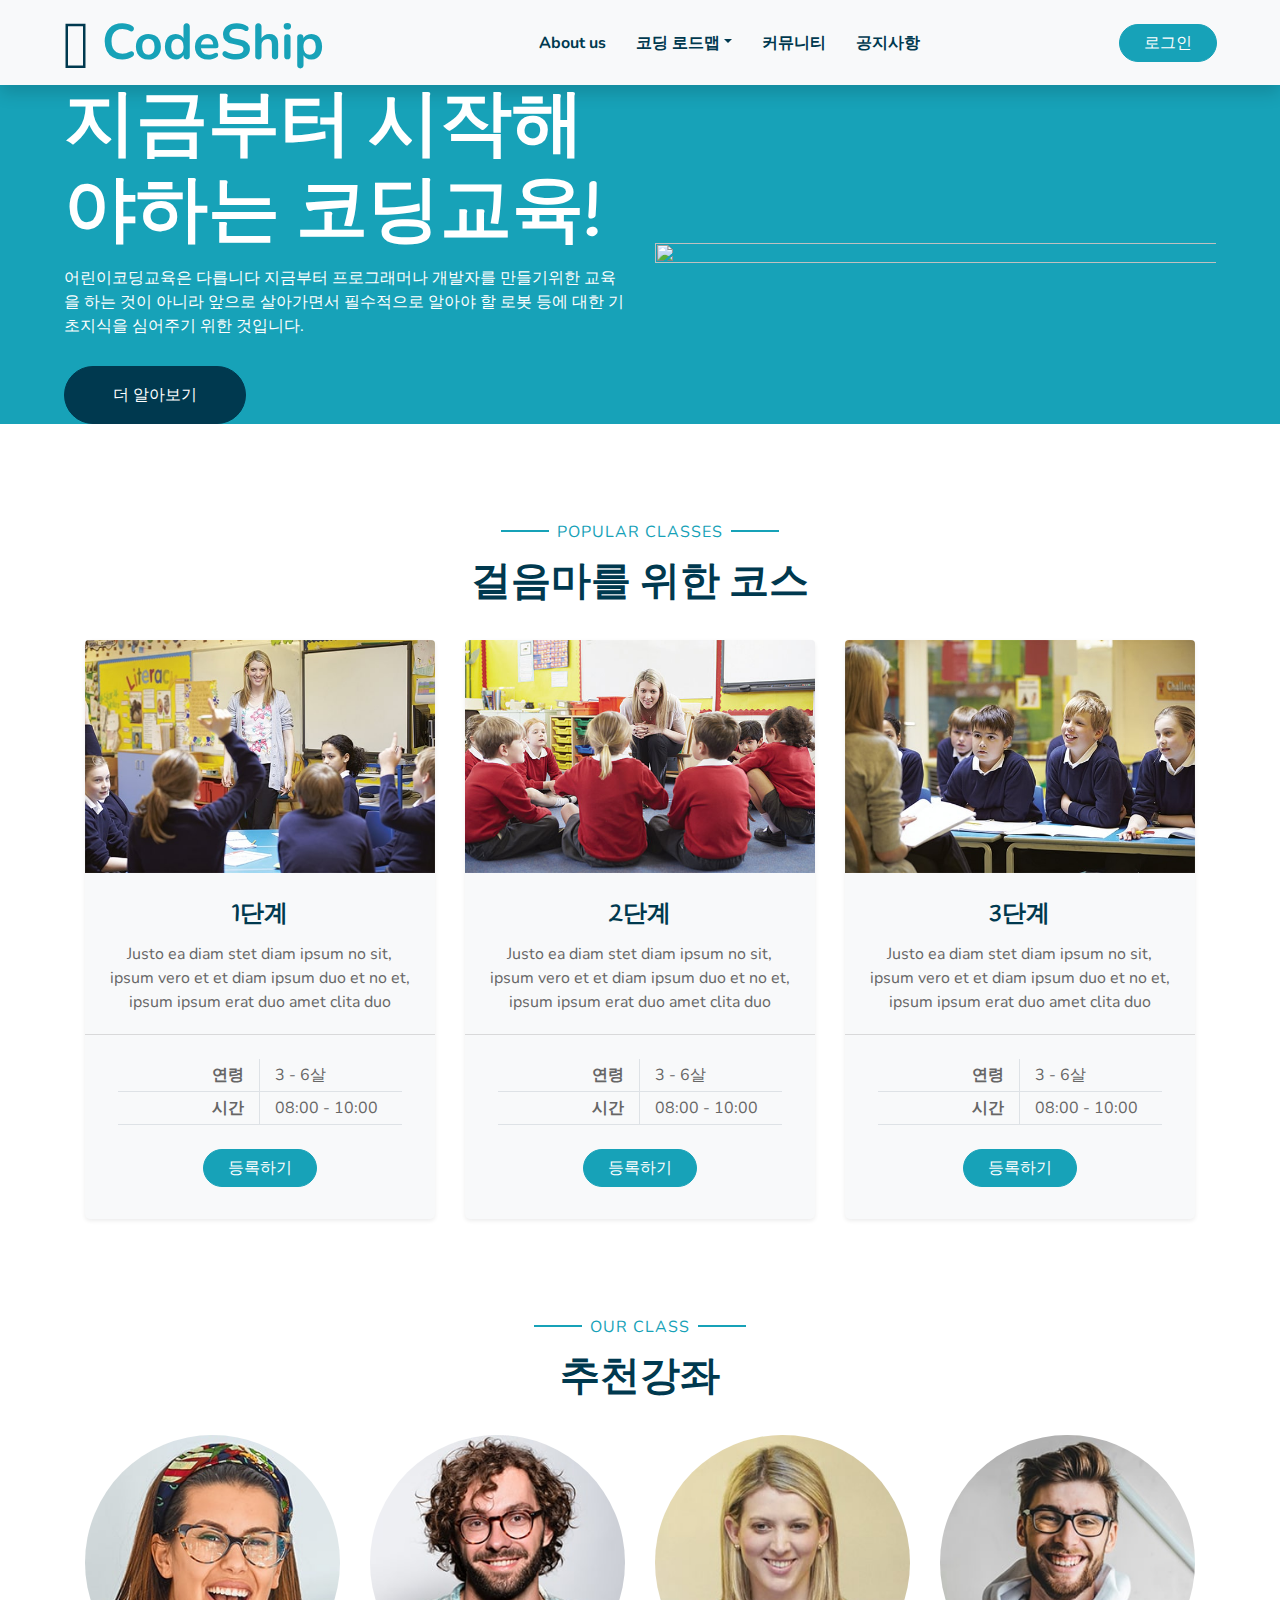
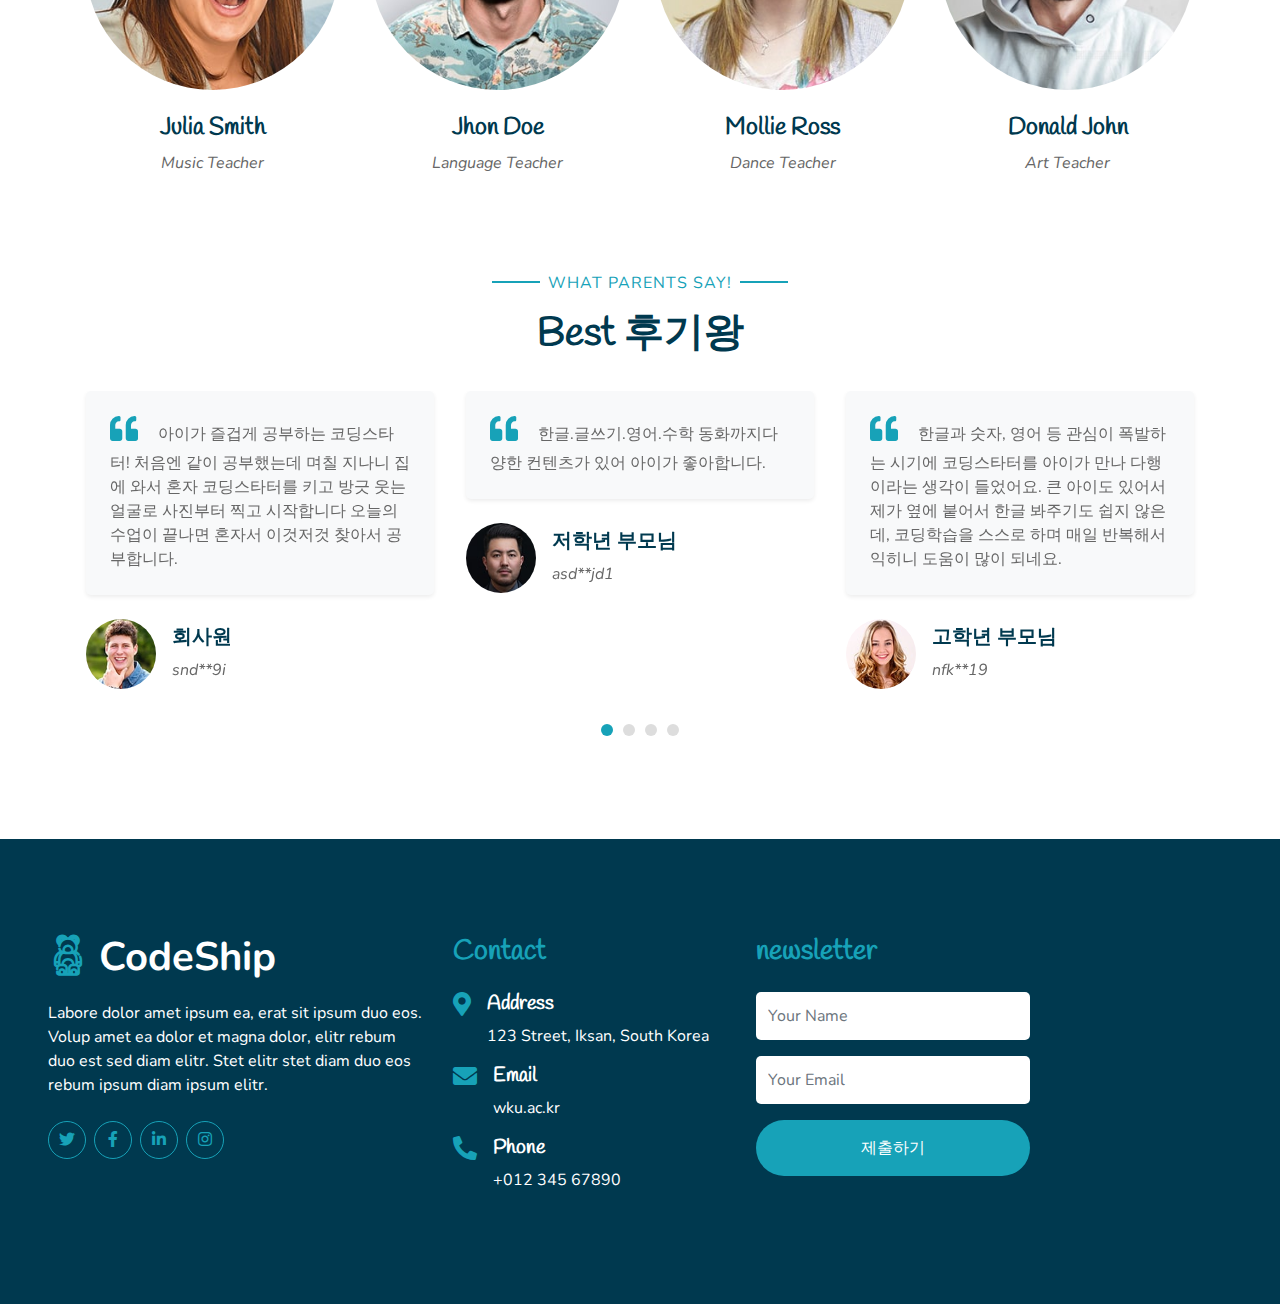
==== commit e3339dce: "second commit" ====
--- a/index.html
+++ b/index.html
@@ -44,7 +44,7 @@
           class="navbar-brand font-weight-bold text-secondary"
           style="font-size: 50px"
         >
-          <i class="flaticon-043-teddy-bear"></i>
+        <i class="fa-solid fa-terminal"></i>
           <span class="text-primary">CodeShip</span>
         </a>
         <button
@@ -60,14 +60,20 @@
           id="navbarCollapse"
         >
           <div class="navbar-nav font-weight-bold mx-auto py-0">
-            <a href="about.html" class="nav-item nav-link active">코딩이란</a>
-            <a href="roadmap.html" class="nav-item nav-link">코딩 로드맵</a>
-            <a href="gallery.html" class="nav-item nav-link">커뮤니티</a>
+            <a href="about us.html" class="nav-item nav-link">About us</a>
+            <div class="nav-item dropdown">
+            <a href="#" class="nav-link dropdown-toggle" data-toggle="dropdown">코딩 로드맵</a>
+            <div class="dropdown-menu rounded-0 m-0">
+              <a href="elementary.html" class="dropdown-item">유아 및 초등생</a>
+              <a href="adult.html" class="dropdown-item">일반, 전공자, 비전공자</a>
+            </div>
+          </div>
+            <a href="community.html" class="nav-item nav-link">커뮤니티</a>
             <a href="notice.html" class="nav-item nav-link">공지사항</a>
-            <div class="nav-item dropdown">
-            </div>
-          </div>
-      <a href="#" class="btn btn-primary px-4">로그인</a>
+            
+            
+          </div>
+      <a href="" class="btn btn-primary px-4">로그인</a>
         </div>
       </nav>
     </div>
@@ -77,7 +83,7 @@
     <div class="container-fluid bg-primary px-0 px-md-5 mb-5">
       <div class="row align-items-center px-3">
         <div class="col-lg-6 text-center text-lg-left">
-          <h4 class="text-white mb-4 mt-5 mt-lg-0"><i class="fa-regular fa-bell"></i></i></h4>
+         
           <h1 class="display-3 font-weight-bold text-white">
             지금부터 시작해야하는 코딩교육!
           </h1>
--- a/css/style.css
+++ b/css/style.css
@@ -9865,13 +9865,90 @@
   list-style-type: none;
 }
 
-footer{
-  height: 100%;
-}
-
-.footer-search{
-  float: right;
+.frame {
+  background: url("/img/cork_board.gif");
+  width: 800px;
+  height: 600px;
+  padding-top: 35px;
+  padding-left: 35px;
   position: relative;
-  margin-top: 10rem;
-  margin-right: 50px;
+  top: 25px;
+}
+
+.note {
+  width: 160px;
+  height: 160px;
+  box-shadow: 0 3px 6px rgba(0,0,0,.25);
+  -webkit-box-shadow: 0 3px 6px rgba(0,0,0,.25);
+  -moz-box-shadow: 0 3px 6px rgba(0,0,0,.25);
+  float: left;
+  margin: 8px;
+  border: 1px solid rgba(0,0,0,.25);
+}
+
+.sticky1 {
+  transform: rotate(-3.5deg);
+  -webkit-transform: rotate(-3.5deg);
+  -moz-transform: rotate(-3.5deg);
+  background-color: #CBFAFA;
+}
+
+.sticky2 {
+  transform: rotate(-3.5deg);
+  -webkit-transform: rotate(-3.5deg);
+  -moz-transform: rotate(-3.5deg);
+  background-color: yellowgreen;
+}
+
+.sticky3 {
+  transform: rotate(-3.5deg);
+  -webkit-transform: rotate(-3.5deg);
+  -moz-transform: rotate(-3.5deg);
+  background-color: hotpink;
+}
+
+.sticky4 {
+  transform: rotate(-3.5deg);
+  -webkit-transform: rotate(-3.5deg);
+  -moz-transform: rotate(-3.5deg);
+  background-color: white;
+}
+
+.sticky5 {
+  transform: rotate(-3.5deg);
+  -webkit-transform: rotate(-3.5deg);
+  -moz-transform: rotate(-3.5deg);
+  background-color: aquamarine;
+}
+
+.sticky6 {
+  transform: rotate(-3.5deg);
+  -webkit-transform: rotate(-3.5deg);
+  -moz-transform: rotate(-3.5deg);
+  background-color: #ffdf7e;
+}
+
+.sticky1 {
+  transform: rotate(-3.5deg);
+  -webkit-transform: rotate(-3.5deg);
+  -moz-transform: rotate(-3.5deg);
+  background-color: #CBFAFA;
+}
+
+.frame a:nth-child(3n) .pin {
+  background-image: -moz-radial-gradient(45px 45px 45deg, circle cover, yellow 50%, black 100%);
+  background-image: -webkit-radial-gradient(45px 45px, circle cover, yellow, black);
+  background-image: radial-gradient(yellow 50%, black 100%);
+}
+
+.text {
+  margin: 10px;
+  font-family: 'The Girl Next Door', cursive;
+}
+
+.frame a:hover.note {
+  border: 1px solid rgba(0,0,0,.75);
+  -webkit-transform: scale(1.1);
+  -moz-transform: scale(1.1);
+  transform: scale(1.1);
 }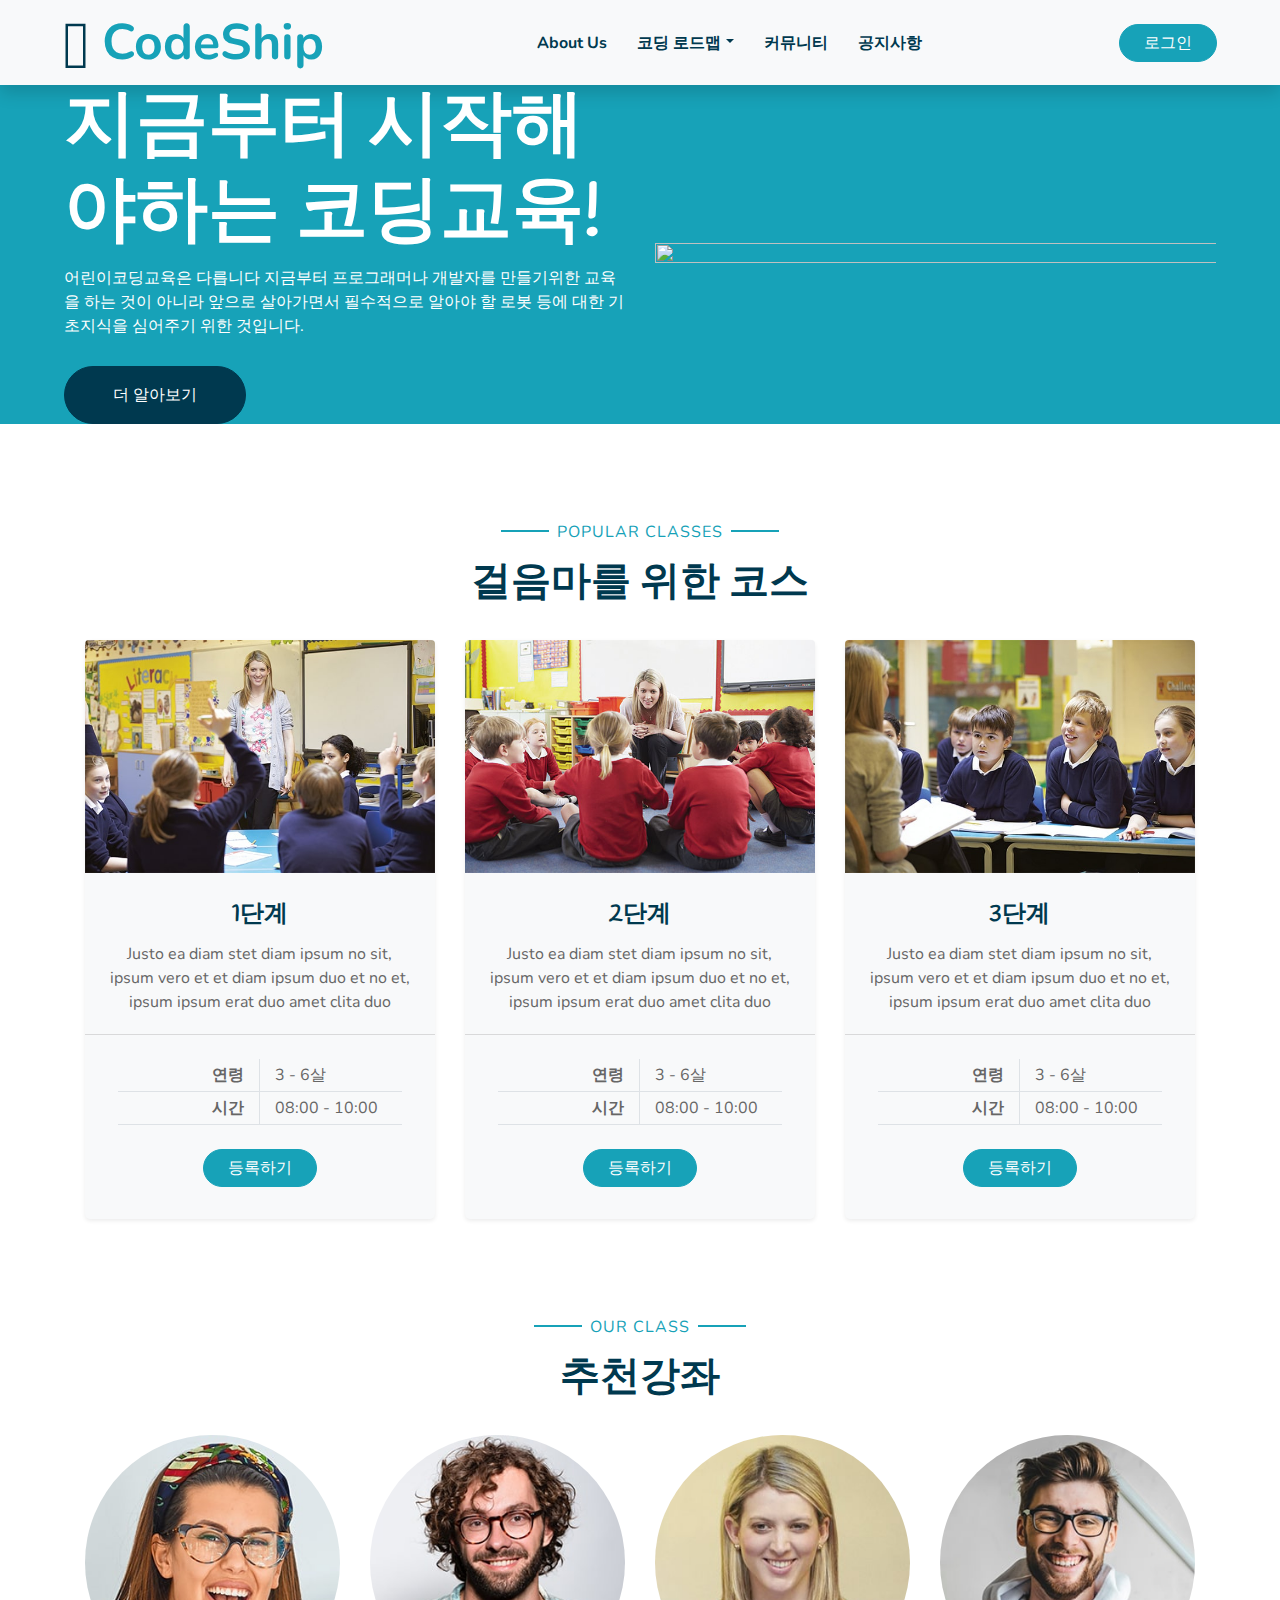
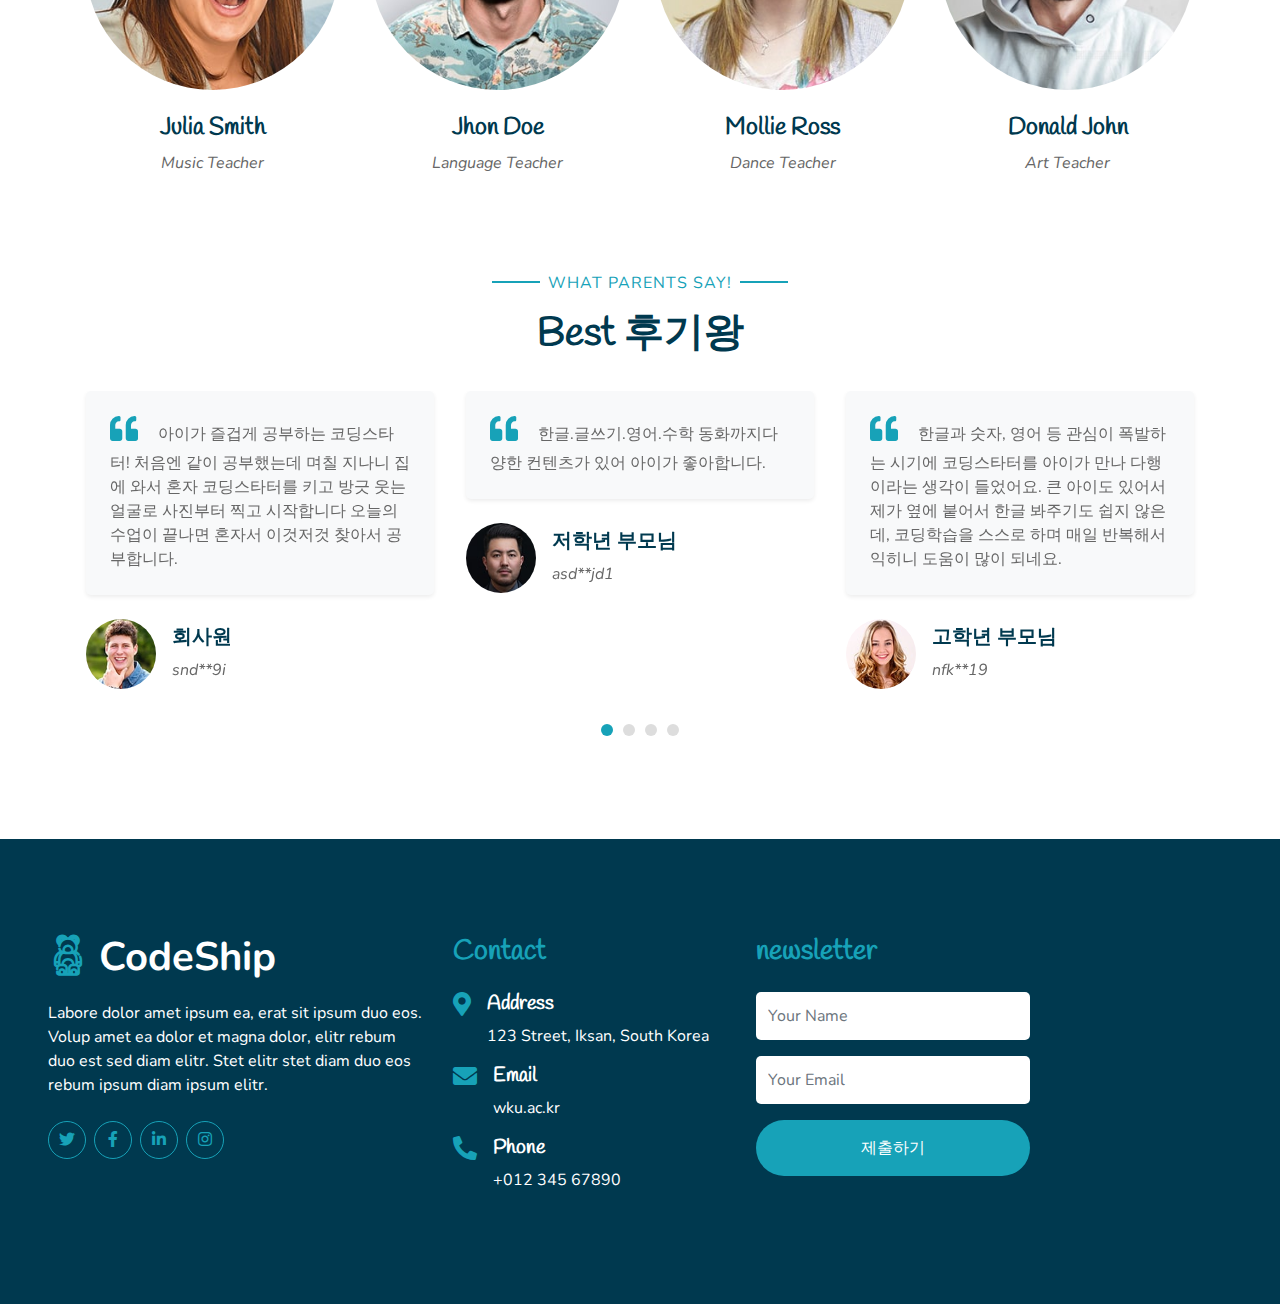
==== commit 33c69d2e: "third commit" ====
--- a/index.html
+++ b/index.html
@@ -60,7 +60,7 @@
           id="navbarCollapse"
         >
           <div class="navbar-nav font-weight-bold mx-auto py-0">
-            <a href="about us.html" class="nav-item nav-link">About us</a>
+            <a href="about.html" class="nav-item nav-link">About Us</a>
             <div class="nav-item dropdown">
             <a href="#" class="nav-link dropdown-toggle" data-toggle="dropdown">코딩 로드맵</a>
             <div class="dropdown-menu rounded-0 m-0">
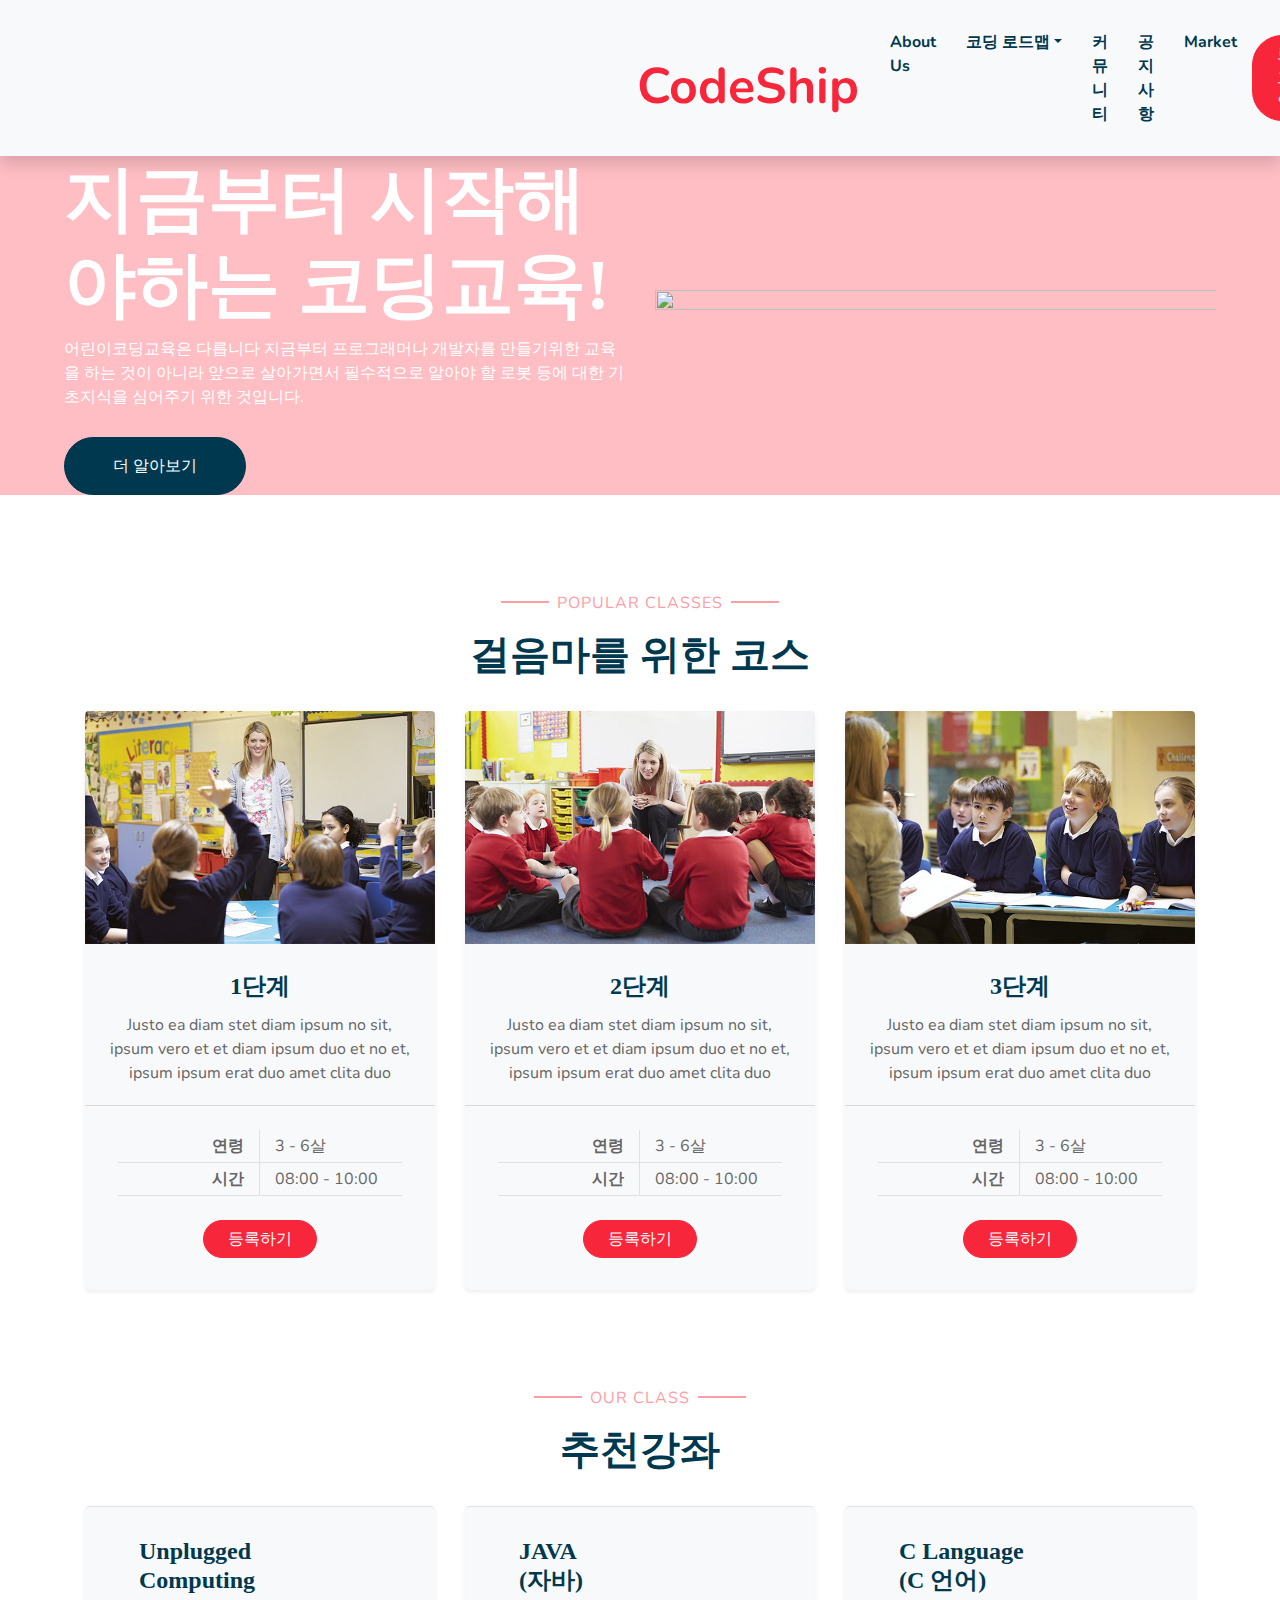
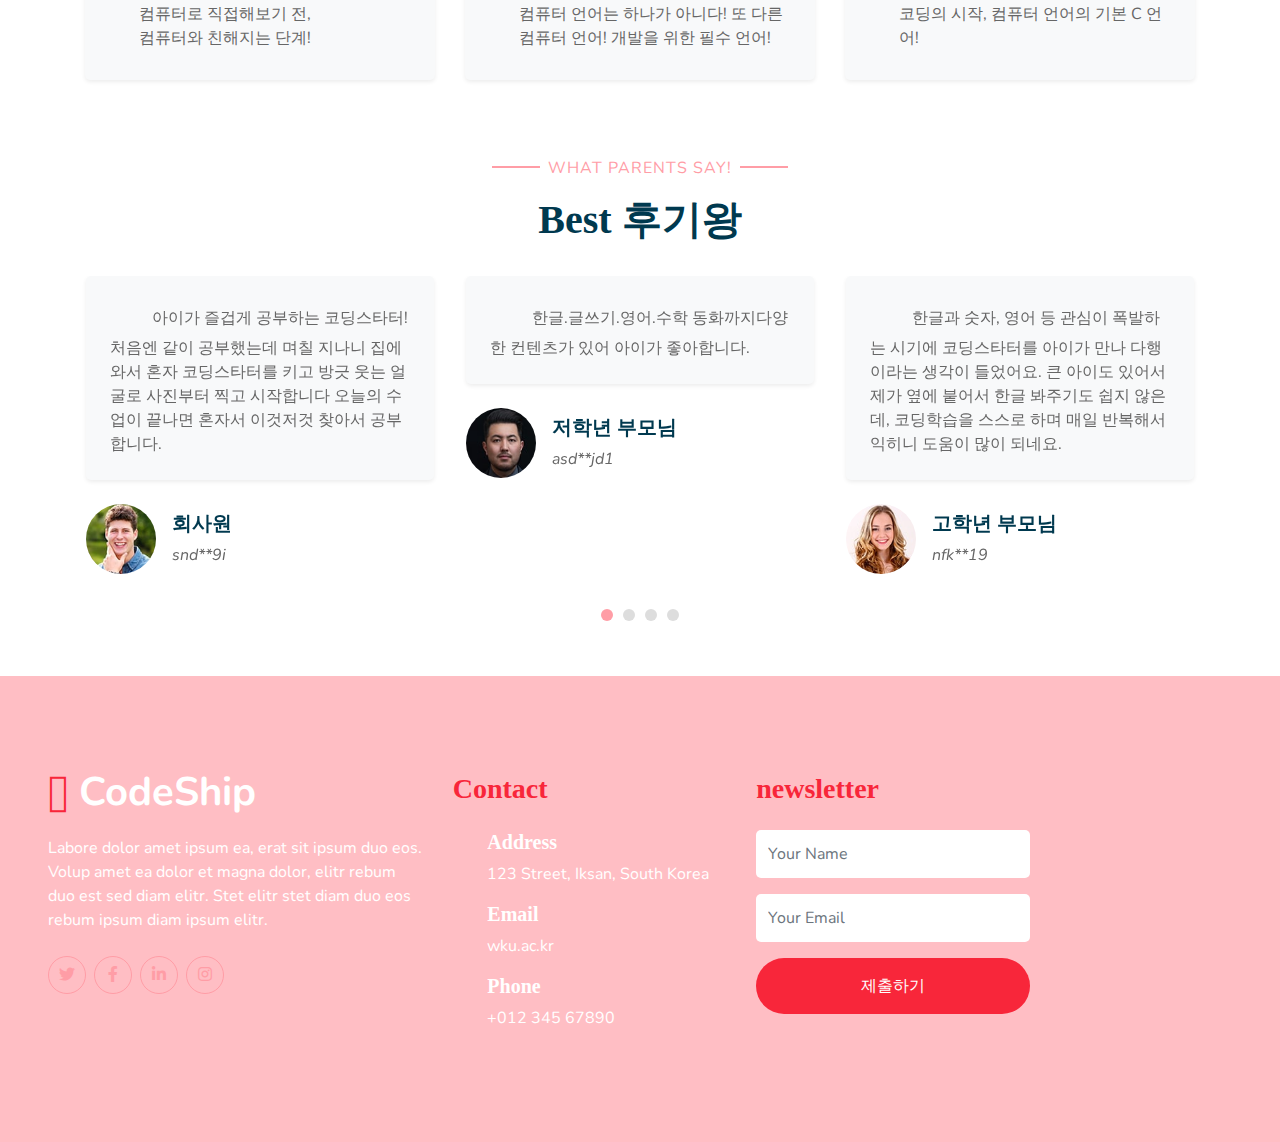
==== commit 5089900d: "Second commit" ====
--- a/index.html
+++ b/index.html
@@ -22,6 +22,9 @@
       rel="stylesheet"
     />
 
+    <link href="https://fonts.googleapis.com/icon?family=Material+Icons"
+      rel="stylesheet">
+
     <!-- Flaticon Font -->
     <link href="lib/flaticon/font/flaticon.css" rel="stylesheet" />
 
@@ -40,11 +43,13 @@
         class="navbar navbar-expand-lg bg-light navbar-light py-3 py-lg-0 px-0 px-lg-5"
       >
         <a
-          href=""
+          href="index.html"
           class="navbar-brand font-weight-bold text-secondary"
           style="font-size: 50px"
         >
-        <i class="fa-solid fa-terminal"></i>
+        <span class="material-icons brand-logo">
+          terminal
+          </span>
           <span class="text-primary">CodeShip</span>
         </a>
         <button
@@ -70,7 +75,7 @@
           </div>
             <a href="community.html" class="nav-item nav-link">커뮤니티</a>
             <a href="notice.html" class="nav-item nav-link">공지사항</a>
-            
+            <a href="market.html" class="nav-item nav-link">Market</a>
             
           </div>
       <a href="" class="btn btn-primary px-4">로그인</a>
@@ -222,134 +227,54 @@
           <h1 class="mb-4">추천강좌</h1>
         </div>
         <div class="row">
-          <div class="col-md-6 col-lg-3 text-center team mb-5">
+          <div class="col-lg-4 col-md-6 pb-1">
             <div
-              class="position-relative overflow-hidden mb-4"
-              style="border-radius: 100%"
+              class="d-flex bg-light shadow-sm border-top rounded mb-4"
+              style="padding: 30px"
             >
-              <img class="img-fluid w-100" src="img/team-1.jpg" alt="" />
-              <div
-                class="team-social d-flex align-items-center justify-content-center w-100 h-100 position-absolute"
-              >
-                <a
-                  class="btn btn-outline-light text-center mr-2 px-0"
-                  style="width: 38px; height: 38px"
-                  href="#"
-                  ><i class="fab fa-twitter"></i
-                ></a>
-                <a
-                  class="btn btn-outline-light text-center mr-2 px-0"
-                  style="width: 38px; height: 38px"
-                  href="#"
-                  ><i class="fab fa-facebook-f"></i
-                ></a>
-                <a
-                  class="btn btn-outline-light text-center px-0"
-                  style="width: 38px; height: 38px"
-                  href="#"
-                  ><i class="fab fa-linkedin-in"></i
-                ></a>
-              </div>
-            </div>
-            <h4>Julia Smith</h4>
-            <i>Music Teacher</i>
-          </div>
-          <div class="col-md-6 col-lg-3 text-center team mb-5">
+           
+              <div class="pl-4">
+                <h4>Unplugged<br>Computing</h4>
+               
+                <p class="m-0">
+                  컴퓨터로 직접해보기 전, <br>컴퓨터와 친해지는 단계!
+                </p>
+              </div>
+            </div>
+          </div>
+          <div class="col-lg-4 col-md-6 pb-1">
             <div
-              class="position-relative overflow-hidden mb-4"
-              style="border-radius: 100%"
+              class="d-flex bg-light shadow-sm border-top rounded mb-4"
+              style="padding: 30px"
             >
-              <img class="img-fluid w-100" src="img/team-2.jpg" alt="" />
-              <div
-                class="team-social d-flex align-items-center justify-content-center w-100 h-100 position-absolute"
-              >
-                <a
-                  class="btn btn-outline-light text-center mr-2 px-0"
-                  style="width: 38px; height: 38px"
-                  href="#"
-                  ><i class="fab fa-twitter"></i
-                ></a>
-                <a
-                  class="btn btn-outline-light text-center mr-2 px-0"
-                  style="width: 38px; height: 38px"
-                  href="#"
-                  ><i class="fab fa-facebook-f"></i
-                ></a>
-                <a
-                  class="btn btn-outline-light text-center px-0"
-                  style="width: 38px; height: 38px"
-                  href="#"
-                  ><i class="fab fa-linkedin-in"></i
-                ></a>
-              </div>
-            </div>
-            <h4>Jhon Doe</h4>
-            <i>Language Teacher</i>
-          </div>
-          <div class="col-md-6 col-lg-3 text-center team mb-5">
+            
+              <div class="pl-4">
+                <h4>JAVA<br>(자바)</h4>
+                <p class="m-0">
+                 컴퓨터 언어는 하나가 아니다! 또 다른 컴퓨터 언어! 개발을 위한 필수 언어!
+                </p>
+                
+              </div>
+            </div>
+          </div>
+          <div class="col-lg-4 col-md-6 pb-1">
             <div
-              class="position-relative overflow-hidden mb-4"
-              style="border-radius: 100%"
+              class="d-flex bg-light shadow-sm border-top rounded mb-4"
+              style="padding: 30px"
             >
-              <img class="img-fluid w-100" src="img/team-3.jpg" alt="" />
-              <div
-                class="team-social d-flex align-items-center justify-content-center w-100 h-100 position-absolute"
-              >
-                <a
-                  class="btn btn-outline-light text-center mr-2 px-0"
-                  style="width: 38px; height: 38px"
-                  href="#"
-                  ><i class="fab fa-twitter"></i
-                ></a>
-                <a
-                  class="btn btn-outline-light text-center mr-2 px-0"
-                  style="width: 38px; height: 38px"
-                  href="#"
-                  ><i class="fab fa-facebook-f"></i
-                ></a>
-                <a
-                  class="btn btn-outline-light text-center px-0"
-                  style="width: 38px; height: 38px"
-                  href="#"
-                  ><i class="fab fa-linkedin-in"></i
-                ></a>
-              </div>
-            </div>
-            <h4>Mollie Ross</h4>
-            <i>Dance Teacher</i>
-          </div>
-          <div class="col-md-6 col-lg-3 text-center team mb-5">
-            <div
-              class="position-relative overflow-hidden mb-4"
-              style="border-radius: 100%"
-            >
-              <img class="img-fluid w-100" src="img/team-4.jpg" alt="" />
-              <div
-                class="team-social d-flex align-items-center justify-content-center w-100 h-100 position-absolute"
-              >
-                <a
-                  class="btn btn-outline-light text-center mr-2 px-0"
-                  style="width: 38px; height: 38px"
-                  href="#"
-                  ><i class="fab fa-twitter"></i
-                ></a>
-                <a
-                  class="btn btn-outline-light text-center mr-2 px-0"
-                  style="width: 38px; height: 38px"
-                  href="#"
-                  ><i class="fab fa-facebook-f"></i
-                ></a>
-                <a
-                  class="btn btn-outline-light text-center px-0"
-                  style="width: 38px; height: 38px"
-                  href="#"
-                  ><i class="fab fa-linkedin-in"></i
-                ></a>
-              </div>
-            </div>
-            <h4>Donald John</h4>
-            <i>Art Teacher</i>
-          </div>
+            
+              
+              
+              <div class="pl-4">
+                <h4>C Language<br>(C 언어)</h4>
+                <p class="m-0">
+                  코딩의 시작, 컴퓨터 언어의 기본 C 언어!
+                </p>
+                
+              </div>
+            </div>
+          </div>
+          
         </div>
       </div>
     </div>
@@ -465,7 +390,7 @@
             class="navbar-brand font-weight-bold text-primary m-0 mb-4 p-0"
             style="font-size: 40px; line-height: 40px"
           >
-            <i class="flaticon-043-teddy-bear"></i>
+            <i class="fa-solid fa-terminal"></i>
             <span class="text-white">CodeShip</span>
           </a>
           <p>
--- a/css/style.css
+++ b/css/style.css
@@ -15,14 +15,14 @@
   --yellow: #ffc107;
   --green: #28a745;
   --teal: #20c997;
-  --cyan: #17a2b8;
+  --cyan: #ff9da6;
   --white: #fff;
   --gray: #6c757d;
   --gray-dark: #343a40;
-  --primary: #17a2b8;
+  --primary: #ff9da6;
   --secondary: #00394f;
   --success: #28a745;
-  --info: #17a2b8;
+  --info: #ff9da6;
   --warning: #ffc107;
   --danger: #dc3545;
   --light: #f8f9fa;
@@ -32,8 +32,8 @@
   --breakpoint-md: 768px;
   --breakpoint-lg: 992px;
   --breakpoint-xl: 1200px;
-  --font-family-sans-serif: "Nunito", sans-serif;
-  --font-family-monospace: SFMono-Regular, Menlo, Monaco, Consolas, "Liberation Mono", "Courier New", monospace;
+  --font-family: "Nunito", "sans-serif";
+  --font-family-monospace: "SFMono-Regular", "Menlo", "Monaco", "Consolas", "Liberation Mono", "Courier New", monospace !important;
 }
 
 *,
@@ -67,7 +67,515 @@
 [tabindex="-1"]:focus:not(:focus-visible) {
   outline: 0 !important;
 }
-
+.store-filter {
+  margin-bottom: 15px;
+  margin-top: 15px;
+}
+
+/*-- Store Sort --*/
+
+.store-sort {
+  display: inline-block;
+}
+
+.store-sort label {
+  font-weight: 500;
+  font-size: 12px;
+  text-transform: uppercase;
+  margin-right: 15px;
+}
+
+
+/*-- Store Pagination --*/
+
+.store-pagination {
+  float: right;
+}
+
+.store-pagination li {
+  display: inline-block;
+  width: 40px;
+  height: 40px;
+  line-height: 40px;
+  text-align: center;
+  background-color: #FFF;
+  border: 1px solid #E4E7ED;
+  -webkit-transition: 0.2s all;
+  transition: 0.2s all;
+}
+
+.store-pagination li+li {
+  margin-left: 5px;
+}
+
+.store-pagination li:hover {
+  background-color: #E4E7ED;
+  color: #D10024;
+}
+
+.store-pagination li.active {
+  background-color: #D10024;
+  border-color: #D10024;
+  color: #FFF;
+  font-weight: 500;
+  cursor: default;
+}
+
+.store-pagination li a {
+  display: block;
+}
+
+.store-qty {
+  margin-right: 30px;
+  font-weight: 500;
+  text-transform: uppercase;
+  font-size: 12px;
+}
+
+
+
+.product-widget {
+  position: relative;
+}
+
+.product-widget+.product-widget {
+  margin: 30px 0px;
+}
+
+.product-widget .product-img {
+  position: absolute;
+  left: 0px;
+  top: 0px;
+  width: 60px;
+}
+
+.product-widget .product-img>img {
+  width: 100%;
+}
+
+.product-widget .product-body {
+  padding-left: 75px;
+  min-height: 60px;
+}
+
+.product-widget .product-body .product-category {
+  text-transform: uppercase;
+  font-size: 10px;
+  color: #8D99AE;
+}
+
+.product-widget .product-body .product-name {
+  text-transform: uppercase;
+  font-size: 12px;
+}
+
+.product-widget .product-body .product-name>a {
+  font-weight: 700;
+}
+
+.product-widget .product-body .product-name>a:hover, .product-widget .product-body .product-name>a:focus {
+  color: #D10024;
+}
+
+.product-widget .product-body .product-price {
+  font-size: 14px;
+  color: #D10024;
+}
+
+.product-widget .product-body .product-price .product-old-price {
+  font-size: 70%;
+  font-weight: 400;
+  color: #8D99AE;
+}
+
+.product-widget .product-body .product-price .qty {
+  font-weight: 400;
+  margin-right: 10px;
+}
+
+.product-widget .delete {
+  position: absolute;
+  top: 0;
+  left: 0;
+  height: 14px;
+  width: 14px;
+  text-align: center;
+  font-size: 10px;
+  padding: 0;
+  background: #1e1f29;
+  border: none;
+  color: #FFF;
+}
+
+#product-imgs {
+  margin-bottom: 60px;
+  margin-top: 15px;
+}
+
+
+.product {
+  position: relative;
+  margin: 15px 0px;
+  -webkit-box-shadow: 0px 0px 0px 0px #E4E7ED, 0px 0px 0px 1px #E4E7ED;
+  box-shadow: 0px 0px 0px 0px #E4E7ED, 0px 0px 0px 1px #E4E7ED;
+  -webkit-transition: 0.2s all;
+  transition: 0.2s all;
+}
+
+.product:hover {
+  -webkit-box-shadow: 0px 0px 6px 0px #E4E7ED, 0px 0px 0px 2px #D10024;
+  box-shadow: 0px 0px 6px 0px #E4E7ED, 0px 0px 0px 2px #D10024;
+}
+
+.product .product-img {
+  position: relative;
+}
+
+.product .product-img>img {
+  width: 100%;
+}
+
+.product .product-img .product-label {
+  position: absolute;
+  top: 15px;
+  right: 15px;
+}
+
+.product .product-img .product-label>span {
+  border: 2px solid;
+  padding: 2px 10px;
+  font-size: 12px;
+}
+
+.product .product-img .product-label>span.sale {
+  background-color: #FFF;
+  border-color: #D10024;
+  color: #D10024;
+}
+
+.product .product-img .product-label>span.new {
+  background-color: #D10024;
+  border-color: #D10024;
+  color: #FFF;
+}
+
+.product .product-body {
+  position: relative;
+  padding: 15px;
+  background-color: #FFF;
+  text-align: center;
+  z-index: 20;
+}
+
+.product .product-body .product-category {
+  text-transform: uppercase;
+  font-size: 12px;
+  color: #8D99AE;
+}
+
+.product .product-body .product-name {
+  text-transform: uppercase;
+  font-size: 14px;
+}
+
+.product .product-body .product-name>a {
+  font-weight: 700;
+}
+
+.product .product-body .product-name>a:hover, .product .product-body .product-name>a:focus {
+  color: #D10024;
+}
+
+.product .product-body .product-price {
+  color: #D10024;
+  font-size: 18px;
+}
+
+.product .product-body .product-price .product-old-price {
+  font-size: 70%;
+  font-weight: 400;
+  color: #8D99AE;
+}
+
+.product .product-body .product-rating {
+  position: relative;
+  margin: 15px 0px 10px;
+  height: 20px;
+}
+
+.product .product-body .product-rating>i {
+  position: relative;
+  width: 14px;
+  margin-right: -4px;
+  background: #FFF;
+  color: #E4E7ED;
+  z-index: 10;
+}
+
+.product .product-body .product-rating>i.fa-star {
+  color: #ef233c;
+}
+
+.product .product-body .product-rating:after {
+  content: "";
+  position: absolute;
+  top: 50%;
+  left: 0;
+  right: 0;
+  -webkit-transform: translateY(-50%);
+  -ms-transform: translateY(-50%);
+  transform: translateY(-50%);
+  height: 1px;
+  background-color: #E4E7ED;
+}
+
+.product .product-body .product-btns>button {
+  position: relative;
+  width: 40px;
+  height: 40px;
+  line-height: 40px;
+  background: transparent;
+  border: none;
+  -webkit-transition: 0.2s all;
+  transition: 0.2s all;
+}
+
+.product .product-body .product-btns>button:hover {
+  background-color: #E4E7ED;
+  color: #D10024;
+  border-radius: 50%;
+}
+
+.product .product-body .product-btns>button .tooltipp {
+  position: absolute;
+  bottom: 100%;
+  left: 50%;
+  -webkit-transform: translate(-50%, -15px);
+  -ms-transform: translate(-50%, -15px);
+  transform: translate(-50%, -15px);
+  width: 150px;
+  padding: 10px;
+  font-size: 12px;
+  line-height: 10px;
+  background: #1e1f29;
+  color: #FFF;
+  text-transform: uppercase;
+  z-index: 10;
+  opacity: 0;
+  visibility: hidden;
+  -webkit-transition: 0.2s all;
+  transition: 0.2s all;
+}
+
+.product .product-body .product-btns>button:hover .tooltipp {
+  opacity: 1;
+  visibility: visible;
+  -webkit-transform: translate(-50%, -5px);
+  -ms-transform: translate(-50%, -5px);
+  transform: translate(-50%, -5px);
+}
+
+.product .add-to-cart {
+  position: absolute;
+  left: 1px;
+  right: 1px;
+  bottom: 1px;
+  padding: 15px;
+  background: #1e1f29;
+  text-align: center;
+  -webkit-transform: translateY(0%);
+  -ms-transform: translateY(0%);
+  transform: translateY(0%);
+  -webkit-transition: 0.2s all;
+  transition: 0.2s all;
+  z-index: 2;
+}
+
+.product:hover .add-to-cart {
+  -webkit-transform: translateY(100%);
+  -ms-transform: translateY(100%);
+  transform: translateY(100%);
+}
+
+.product .add-to-cart .add-to-cart-btn {
+  position: relative;
+  border: 2px solid transparent;
+  height: 40px;
+  padding: 0 30px;
+  background-color: #ef233c;
+  color: #FFF;
+  text-transform: uppercase;
+  font-weight: 700;
+  border-radius: 40px;
+  -webkit-transition: 0.2s all;
+  transition: 0.2s all;
+}
+
+.product .add-to-cart .add-to-cart-btn>i {
+  position: absolute;
+  left: 0;
+  top: 0;
+  width: 40px;
+  height: 40px;
+  line-height: 38px;
+  color: #D10024;
+  opacity: 0;
+  visibility: hidden;
+}
+
+.product .add-to-cart .add-to-cart-btn:hover {
+  background-color: #FFF;
+  color: #D10024;
+  border-color: #D10024;
+  padding: 0px 30px 0px 50px;
+}
+
+.product .add-to-cart .add-to-cart-btn:hover>i {
+  opacity: 1;
+  visibility: visible;
+}
+.product-widget {
+  position: relative;
+}
+
+.product-widget+.product-widget {
+  margin: 30px 0px;
+}
+
+.product-widget .product-img {
+  position: absolute;
+  left: 0px;
+  top: 0px;
+  width: 60px;
+}
+
+.product-widget .product-img>img {
+  width: 100%;
+}
+
+.product-widget .product-body {
+  padding-left: 75px;
+  min-height: 60px;
+}
+
+.product-widget .product-body .product-category {
+  text-transform: uppercase;
+  font-size: 10px;
+  color: #8D99AE;
+}
+
+.product-widget .product-body .product-name {
+  text-transform: uppercase;
+  font-size: 12px;
+}
+
+.product-widget .product-body .product-name>a {
+  font-weight: 700;
+}
+
+.product-widget .product-body .product-name>a:hover, .product-widget .product-body .product-name>a:focus {
+  color: #D10024;
+}
+
+.product-widget .product-body .product-price {
+  font-size: 14px;
+  color: #D10024;
+}
+
+.product-widget .product-body .product-price .product-old-price {
+  font-size: 70%;
+  font-weight: 400;
+  color: #8D99AE;
+}
+
+.product-widget .product-body .product-price .qty {
+  font-weight: 400;
+  margin-right: 10px;
+}
+
+.product-widget .delete {
+  position: absolute;
+  top: 0;
+  left: 0;
+  height: 14px;
+  width: 14px;
+  text-align: center;
+  font-size: 10px;
+  padding: 0;
+  background: #1e1f29;
+  border: none;
+  color: #FFF;
+}
+.products-slick .slick-list {
+  padding-bottom: 60px;
+  margin-bottom: -60px;
+  z-index: 2;
+}
+
+.products-slick .product.slick-slide {
+  margin: 15px;
+}
+
+.products-tabs>.tab-pane {
+  display: block;
+  height: 0;
+  opacity: 0;
+  visibility: hidden;
+  overflow-y: hidden;
+  padding-bottom: 60px;
+  margin-bottom: -60px;
+}
+
+.products-tabs>.tab-pane.active {
+  opacity: 1;
+  visibility: visible;
+  height: auto;
+}
+
+.products-slick-nav {
+  position: absolute;
+  right: 15px;
+  z-index: 10;
+}
+
+.products-slick-nav .slick-prev, .products-slick-nav .slick-next {
+  position: static;
+  -webkit-transform: none;
+  -ms-transform: none;
+  transform: none;
+  width: 20px;
+  height: 20px;
+  display: inline-block !important;
+  margin: 0px 2px;
+}
+
+.products-slick-nav .slick-prev:before, .products-slick-nav .slick-next:before {
+  font-size: 14px;
+}
+
+@media only screen and (max-width: 480px) {
+  [class*='col-xs'] {
+    width: 100%;
+  }
+  .store-grid {
+    float: none;
+    margin-top: 10px;
+  }
+  .store-pagination {
+    float: none;
+    margin-top: 10px;
+  }
+}
+
+.aside+.aside {
+  margin-top: 30px;
+}
+
+.aside>.aside-title {
+  text-transform: uppercase;
+  font-size: 18px;
+  margin: 15px 0px 30px;
+}
 hr {
   box-sizing: content-box;
   height: 0;
@@ -152,13 +660,13 @@
 }
 
 a {
-  color: #17a2b8;
+  color: #ff9da6;
   text-decoration: none;
   background-color: transparent;
 }
 
 a:hover {
-  color: #0f6674;
+  color: #ff9da6;
   text-decoration: underline;
 }
 
@@ -362,7 +870,7 @@
 h1, h2, h3, h4, h5, h6,
 .h1, .h2, .h3, .h4, .h5, .h6 {
   margin-bottom: 0.5rem;
-  font-family: "Handlee", cursive;
+  font-family: "sans-serif" !important;
   font-weight: bold;
   line-height: 1.2;
   color: #00394f;
@@ -2372,27 +2880,27 @@
 
 .btn-primary {
   color: #fff;
-  background-color: #17a2b8;
-  border-color: #17a2b8;
+  background-color: #f8263a;
+  border-color: #f8263a;
 }
 
 .btn-primary:hover {
   color: #fff;
-  background-color: #138496;
-  border-color: #117a8b;
+  background-color: #f8263a;
+  border-color: #f8263a;
 }
 
 .btn-primary:focus, .btn-primary.focus {
   color: #fff;
-  background-color: #138496;
-  border-color: #117a8b;
-  box-shadow: 0 0 0 0.2rem rgba(58, 176, 195, 0.5);
+  background-color: #f8263a;
+  border-color: #f8263a;
+  box-shadow: #f8263a;
 }
 
 .btn-primary.disabled, .btn-primary:disabled {
   color: #fff;
-  background-color: #17a2b8;
-  border-color: #17a2b8;
+  background-color: #f8263a;
+  border-color: #f8263a;
 }
 
 .btn-primary:not(:disabled):not(.disabled):active, .btn-primary:not(:disabled):not(.disabled).active,
@@ -2483,8 +2991,8 @@
 
 .btn-info {
   color: #fff;
-  background-color: #17a2b8;
-  border-color: #17a2b8;
+  background-color: #ff9da6;
+  border-color: #ff9da6;
 }
 
 .btn-info:hover {
@@ -2502,8 +3010,8 @@
 
 .btn-info.disabled, .btn-info:disabled {
   color: #fff;
-  background-color: #17a2b8;
-  border-color: #17a2b8;
+  background-color: #ff9da6;
+  border-color: #ff9da6;
 }
 
 .btn-info:not(:disabled):not(.disabled):active, .btn-info:not(:disabled):not(.disabled).active,
@@ -2667,14 +3175,14 @@
 }
 
 .btn-outline-primary {
-  color: #17a2b8;
-  border-color: #17a2b8;
+  color: #ff9da6;
+  border-color: #ff9da6;
 }
 
 .btn-outline-primary:hover {
   color: #fff;
-  background-color: #17a2b8;
-  border-color: #17a2b8;
+  background-color: #ff9da6;
+  border-color: #ff9da6;
 }
 
 .btn-outline-primary:focus, .btn-outline-primary.focus {
@@ -2682,15 +3190,15 @@
 }
 
 .btn-outline-primary.disabled, .btn-outline-primary:disabled {
-  color: #17a2b8;
+  color: #ff9da6;
   background-color: transparent;
 }
 
 .btn-outline-primary:not(:disabled):not(.disabled):active, .btn-outline-primary:not(:disabled):not(.disabled).active,
 .show > .btn-outline-primary.dropdown-toggle {
   color: #fff;
-  background-color: #17a2b8;
-  border-color: #17a2b8;
+  background-color: #ff9da6;
+  border-color: #ff9da6;
 }
 
 .btn-outline-primary:not(:disabled):not(.disabled):active:focus, .btn-outline-primary:not(:disabled):not(.disabled).active:focus,
@@ -2763,14 +3271,14 @@
 }
 
 .btn-outline-info {
-  color: #17a2b8;
-  border-color: #17a2b8;
+  color: #ff9da6;
+  border-color: #ff9da6;
 }
 
 .btn-outline-info:hover {
   color: #fff;
-  background-color: #17a2b8;
-  border-color: #17a2b8;
+  background-color: #ff9da6;
+  border-color: #ff9da6;
 }
 
 .btn-outline-info:focus, .btn-outline-info.focus {
@@ -2778,15 +3286,15 @@
 }
 
 .btn-outline-info.disabled, .btn-outline-info:disabled {
-  color: #17a2b8;
+  color: #ff9da6;
   background-color: transparent;
 }
 
 .btn-outline-info:not(:disabled):not(.disabled):active, .btn-outline-info:not(:disabled):not(.disabled).active,
 .show > .btn-outline-info.dropdown-toggle {
   color: #fff;
-  background-color: #17a2b8;
-  border-color: #17a2b8;
+  background-color: #ff9da6;
+  border-color: #ff9da6;
 }
 
 .btn-outline-info:not(:disabled):not(.disabled):active:focus, .btn-outline-info:not(:disabled):not(.disabled).active:focus,
@@ -2924,7 +3432,7 @@
 
 .btn-link {
   font-weight: 400;
-  color: #17a2b8;
+  color: #ff9da6;
   text-decoration: none;
 }
 
@@ -3222,7 +3730,7 @@
 .dropdown-item.active, .dropdown-item:active {
   color: #fff;
   text-decoration: none;
-  background-color: #17a2b8;
+  background-color: #ff9da6;
 }
 
 .dropdown-item.disabled, .dropdown-item:disabled {
@@ -3581,8 +4089,8 @@
 
 .custom-control-input:checked ~ .custom-control-label::before {
   color: #fff;
-  border-color: #17a2b8;
-  background-color: #17a2b8;
+  border-color: #ff9da6;
+  background-color: #ff9da6;
 }
 
 .custom-control-input:focus ~ .custom-control-label::before {
@@ -3646,8 +4154,8 @@
 }
 
 .custom-checkbox .custom-control-input:indeterminate ~ .custom-control-label::before {
-  border-color: #17a2b8;
-  background-color: #17a2b8;
+  border-color: #ff9da6;
+  background-color: #ff9da6;
 }
 
 .custom-checkbox .custom-control-input:indeterminate ~ .custom-control-label::after {
@@ -3873,7 +4381,7 @@
   width: 1rem;
   height: 1rem;
   margin-top: -0.25rem;
-  background-color: #17a2b8;
+  background-color: #ff9da6;
   border: 0;
   border-radius: 1rem;
   transition: background-color 0.15s ease-in-out, border-color 0.15s ease-in-out, box-shadow 0.15s ease-in-out;
@@ -3903,7 +4411,7 @@
 .custom-range::-moz-range-thumb {
   width: 1rem;
   height: 1rem;
-  background-color: #17a2b8;
+  background-color: #ff9da6;
   border: 0;
   border-radius: 1rem;
   transition: background-color 0.15s ease-in-out, border-color 0.15s ease-in-out, box-shadow 0.15s ease-in-out;
@@ -3936,7 +4444,7 @@
   margin-top: 0;
   margin-right: 0.2rem;
   margin-left: 0.2rem;
-  background-color: #17a2b8;
+  background-color: #ff9da6;
   border: 0;
   border-radius: 1rem;
   transition: background-color 0.15s ease-in-out, border-color 0.15s ease-in-out, box-shadow 0.15s ease-in-out;
@@ -4075,7 +4583,7 @@
 .nav-pills .nav-link.active,
 .nav-pills .show > .nav-link {
   color: #fff;
-  background-color: #17a2b8;
+  background-color: #ff9da6;
 }
 
 .nav-fill > .nav-link,
@@ -4742,7 +5250,7 @@
   padding: 0.5rem 0.75rem;
   margin-left: -1px;
   line-height: 1.25;
-  color: #17a2b8;
+  color: #ff9da6;
   background-color: #fff;
   border: 1px solid #dee2e6;
 }
@@ -4775,8 +5283,8 @@
 .page-item.active .page-link {
   z-index: 3;
   color: #fff;
-  background-color: #17a2b8;
-  border-color: #17a2b8;
+  background-color: #ff9da6;
+  border-color: #ff9da6;
 }
 
 .page-item.disabled .page-link {
@@ -4859,7 +5367,7 @@
 
 .badge-primary {
   color: #fff;
-  background-color: #17a2b8;
+  background-color: #ff9da6;
 }
 
 a.badge-primary:hover, a.badge-primary:focus {
@@ -4904,7 +5412,7 @@
 
 .badge-info {
   color: #fff;
-  background-color: #17a2b8;
+  background-color: #ff9da6;
 }
 
 a.badge-info:hover, a.badge-info:focus {
@@ -5164,7 +5672,7 @@
   color: #fff;
   text-align: center;
   white-space: nowrap;
-  background-color: #17a2b8;
+  background-color: #ff9da6;
   transition: width 0.6s ease;
 }
 
@@ -5251,8 +5759,8 @@
 .list-group-item.active {
   z-index: 2;
   color: #fff;
-  background-color: #17a2b8;
-  border-color: #17a2b8;
+  background-color: #ff9da6;
+  border-color: #ff9da6;
 }
 
 .list-group-item + .list-group-item {
@@ -6356,7 +6864,7 @@
 }
 
 .bg-primary {
-  background-color: #17a2b8 !important;
+  background-color: rgb(255 190 196) !important;
 }
 
 a.bg-primary:hover, a.bg-primary:focus,
@@ -6366,7 +6874,7 @@
 }
 
 .bg-secondary {
-  background-color: #00394f !important;
+  background-color: rgb(255 190 196) !important;
 }
 
 a.bg-secondary:hover, a.bg-secondary:focus,
@@ -6386,7 +6894,7 @@
 }
 
 .bg-info {
-  background-color: #17a2b8 !important;
+  background-color: #ff9da6 !important;
 }
 
 a.bg-info:hover, a.bg-info:focus,
@@ -6484,7 +6992,7 @@
 }
 
 .border-primary {
-  border-color: #17a2b8 !important;
+  border-color: #ff9da6 !important;
 }
 
 .border-secondary {
@@ -6496,7 +7004,7 @@
 }
 
 .border-info {
-  border-color: #17a2b8 !important;
+  border-color: #ff9da6 !important;
 }
 
 .border-warning {
@@ -7705,7 +8213,7 @@
 
 .mt-5,
 .my-5 {
-  margin-top: 3rem !important;
+  margin-top: 0rem !important;
 }
 
 .mr-5,
@@ -9526,7 +10034,7 @@
 }
 
 .text-primary {
-  color: #17a2b8 !important;
+  color: #f8263a !important;
 }
 
 a.text-primary:hover, a.text-primary:focus {
@@ -9550,7 +10058,7 @@
 }
 
 .text-info {
-  color: #17a2b8 !important;
+  color: #ff9da6 !important;
 }
 
 a.text-info:hover, a.text-info:focus {
@@ -9719,7 +10227,7 @@
   display: inline-block;
   letter-spacing: 1px;
   text-transform: uppercase;
-  color: #17a2b8;
+  color: #ff9da6;
 }
 
 .section-title span {
@@ -9735,7 +10243,7 @@
   left: 0;
   width: 100%;
   height: 2px;
-  background: #17a2b8;
+  background: #ff9da6;
 }
 
 [class^=flaticon-]:before,
@@ -9772,7 +10280,7 @@
 
 .navbar-light .navbar-nav .nav-link:hover,
 .navbar-light .navbar-nav .nav-link.active {
-  color: #17a2b8;
+  color: #ff9da6;
 }
 
 @media (max-width: 991.98px) {
@@ -9803,7 +10311,7 @@
   align-items: center;
   justify-content: center;
   color: #00394f;
-  background: #17a2b8;
+  background: #ff9da6;
   border-radius: 30px;
   font-size: 18px;
   opacity: .1;
@@ -9856,7 +10364,7 @@
 }
 
 .testimonial-carousel .owl-dot.active {
-  background: #17a2b8;
+  background: #ff9da6;
 }
 
 .contact-form .help-block ul {
@@ -9866,13 +10374,19 @@
 }
 
 .frame {
-  background: url("/img/cork_board.gif");
+  background: url("cork_board.gif");
+  background-repeat: no-repeat;
+  background-size: auto;
   width: 800px;
   height: 600px;
-  padding-top: 35px;
-  padding-left: 35px;
+  padding-left: 45px;
   position: relative;
-  top: 25px;
+  padding-top: 2.33rem;
+  margin-bottom: 4rem;
+}
+
+.frame>.note{
+  position: relative;
 }
 
 .note {
@@ -9943,7 +10457,8 @@
 
 .text {
   margin: 10px;
-  font-family: 'The Girl Next Door', cursive;
+  font-family: "san-serif";
+  color : #000;
 }
 
 .frame a:hover.note {
@@ -9951,4 +10466,10 @@
   -webkit-transform: scale(1.1);
   -moz-transform: scale(1.1);
   transform: scale(1.1);
+}
+
+.brand-logo{
+  font-size: 4.4rem;
+  position: relative;
+  top: 14px;
 }